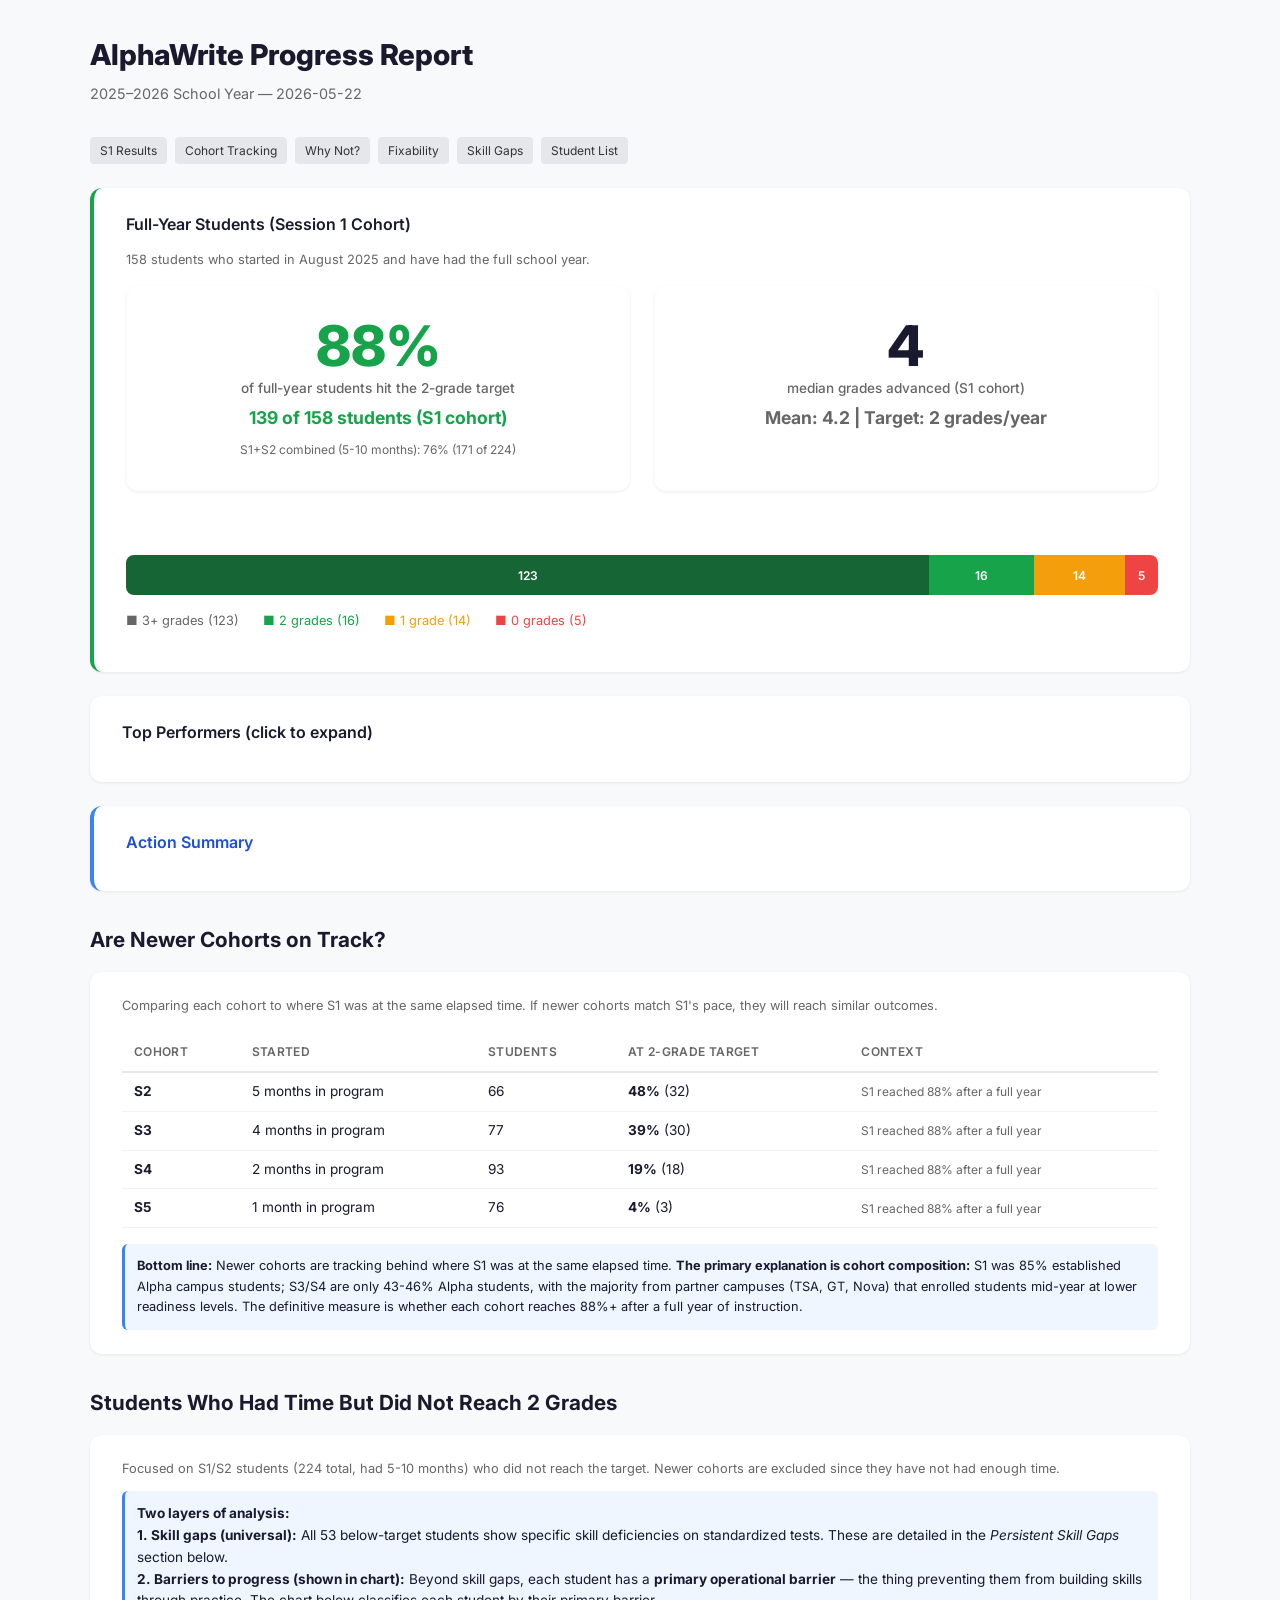
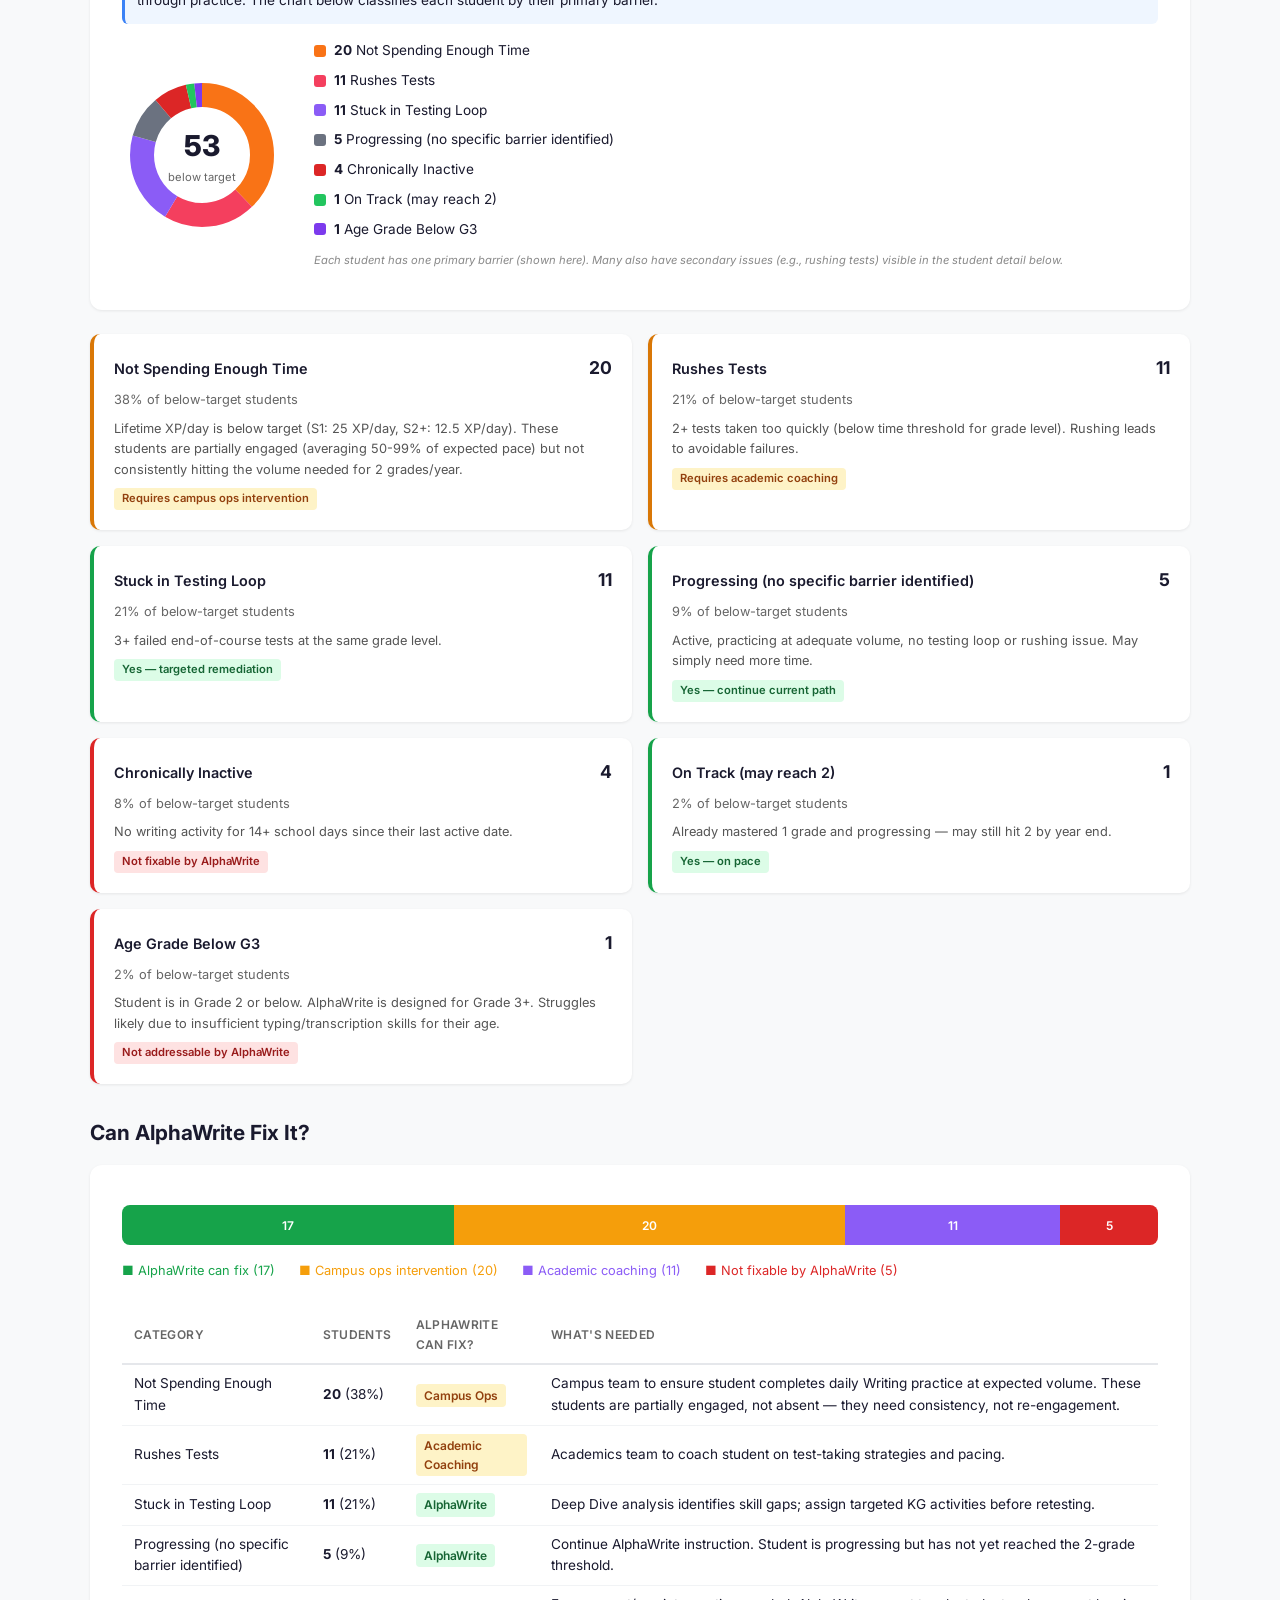
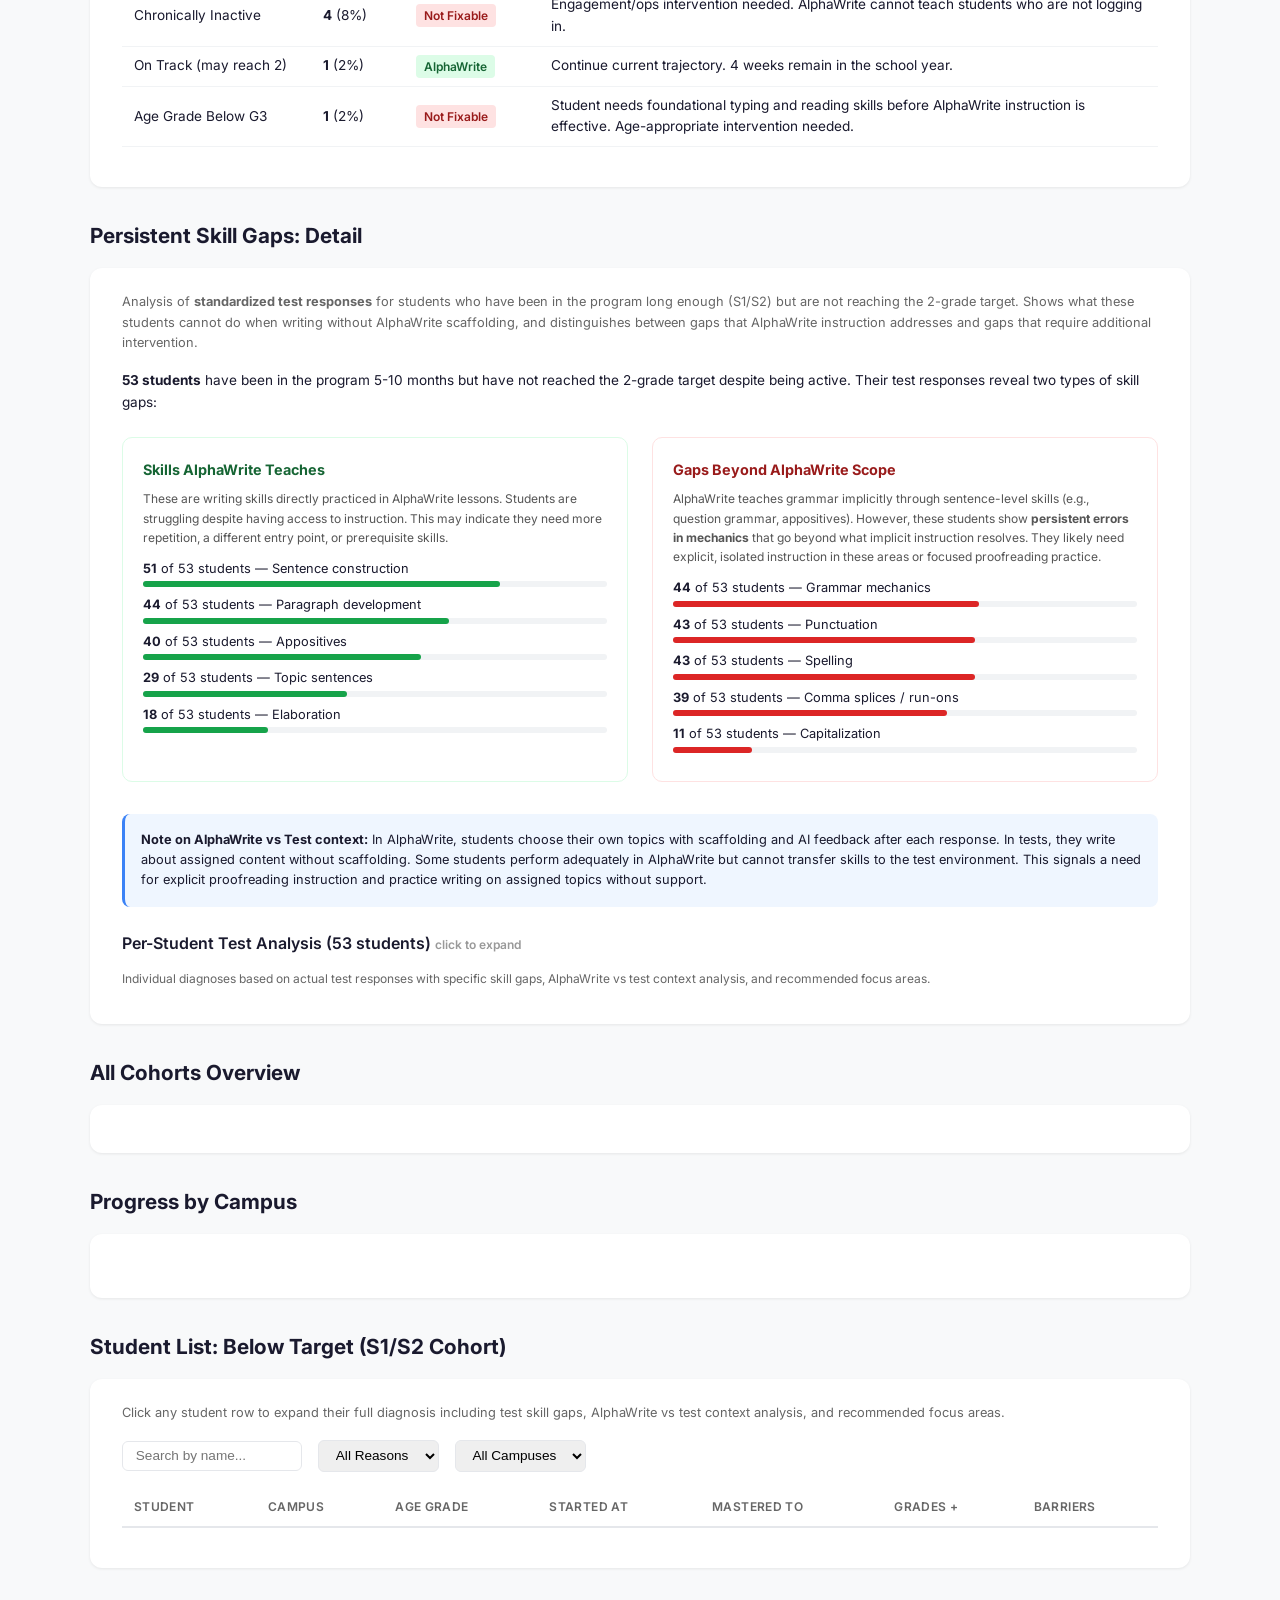
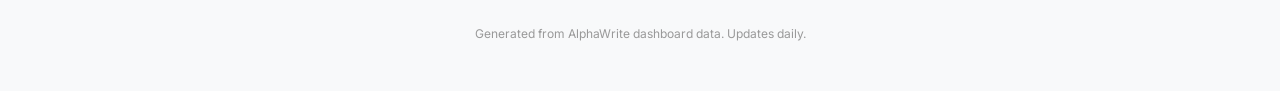
==== hoa-progress-v2.html @ 35801b6b "Add v2 dashboard: fix 88/97 inconsistency, fix 83% claim, fix partially label, collapse per-student " ====
<!DOCTYPE html>
<html lang="en">
<head>
    <meta charset="UTF-8">
    <meta name="viewport" content="width=device-width, initial-scale=1.0">
    <title>Writing Progress Report — 2025-2026</title>
    <link rel="preconnect" href="https://fonts.googleapis.com">
    <link rel="preconnect" href="https://fonts.gstatic.com" crossorigin>
    <link href="https://fonts.googleapis.com/css2?family=Inter:wght@400;500;600;700;800&display=swap" rel="stylesheet">
    <style>
        * { margin: 0; padding: 0; box-sizing: border-box; }
        body {
            font-family: 'Inter', sans-serif;
            background: #f8f9fa;
            color: #1a1a2e;
            line-height: 1.6;
            padding: 2rem;
        }
        .container { max-width: 1100px; margin: 0 auto; }
        h1 { font-size: 1.8rem; font-weight: 800; margin-bottom: 0.25rem; }
        .subtitle { color: #666; font-size: 0.9rem; margin-bottom: 2rem; }
        h2 { font-size: 1.3rem; font-weight: 700; margin: 2rem 0 1rem; color: #1a1a2e; }
        h3 { font-size: 1rem; font-weight: 600; margin: 1.5rem 0 0.75rem; }

        .hero-grid {
            display: grid;
            grid-template-columns: 1fr 1fr;
            gap: 1.5rem;
            margin-bottom: 2rem;
        }
        .hero-card {
            background: white;
            border-radius: 12px;
            padding: 2rem;
            box-shadow: 0 1px 3px rgba(0,0,0,0.08);
            text-align: center;
        }
        .hero-number {
            font-size: 3.5rem;
            font-weight: 800;
            line-height: 1;
            margin-bottom: 0.25rem;
        }
        .hero-number.green { color: #16a34a; }
        .hero-number.amber { color: #d97706; }
        .hero-label { font-size: 0.85rem; color: #666; font-weight: 500; }
        .hero-pct { font-size: 1.1rem; font-weight: 700; margin-top: 0.25rem; }

        .bar-container {
            background: white;
            border-radius: 12px;
            padding: 1.5rem 2rem;
            box-shadow: 0 1px 3px rgba(0,0,0,0.08);
            margin-bottom: 2rem;
        }
        .stacked-bar {
            height: 40px;
            border-radius: 8px;
            overflow: hidden;
            display: flex;
            margin: 1rem 0;
        }
        .bar-segment {
            display: flex;
            align-items: center;
            justify-content: center;
            font-size: 0.75rem;
            font-weight: 600;
            color: white;
            transition: width 0.5s ease;
        }

        .reasons-grid {
            display: grid;
            grid-template-columns: 1fr 1fr;
            gap: 1rem;
            margin-bottom: 2rem;
        }
        .reason-card {
            background: white;
            border-radius: 10px;
            padding: 1.25rem;
            box-shadow: 0 1px 3px rgba(0,0,0,0.08);
            border-left: 4px solid #e5e7eb;
        }
        .reason-card.fixable { border-left-color: #16a34a; }
        .reason-card.not-fixable { border-left-color: #dc2626; }
        .reason-card.partial { border-left-color: #d97706; }
        .reason-header {
            display: flex;
            justify-content: space-between;
            align-items: baseline;
            margin-bottom: 0.5rem;
        }
        .reason-name { font-weight: 600; font-size: 0.9rem; }
        .reason-count { font-weight: 700; font-size: 1.1rem; }
        .reason-pct { font-size: 0.8rem; color: #666; }
        .reason-desc { font-size: 0.8rem; color: #555; margin-top: 0.5rem; }
        .fixable-tag {
            display: inline-block;
            font-size: 0.7rem;
            font-weight: 600;
            padding: 2px 8px;
            border-radius: 4px;
            margin-top: 0.5rem;
        }
        .fixable-tag.yes { background: #dcfce7; color: #166534; }
        .fixable-tag.no { background: #fee2e2; color: #991b1b; }
        .fixable-tag.partial { background: #fef3c7; color: #92400e; }

        .summary-table {
            width: 100%;
            border-collapse: collapse;
            font-size: 0.85rem;
            margin: 1rem 0;
        }
        .summary-table th {
            text-align: left;
            padding: 0.6rem 0.75rem;
            border-bottom: 2px solid #e5e7eb;
            font-weight: 600;
            color: #666;
            font-size: 0.75rem;
            text-transform: uppercase;
            letter-spacing: 0.03em;
        }
        .summary-table td {
            padding: 0.5rem 0.75rem;
            border-bottom: 1px solid #f1f3f5;
        }
        .summary-table tr:hover { background: #f8f9fa; }
        .badge {
            display: inline-block;
            padding: 2px 8px;
            border-radius: 4px;
            font-size: 0.75rem;
            font-weight: 600;
        }
        .badge-green { background: #dcfce7; color: #166534; }
        .badge-amber { background: #fef3c7; color: #92400e; }
        .badge-red { background: #fee2e2; color: #991b1b; }

        .donut-section {
            display: flex;
            align-items: center;
            gap: 2rem;
            margin: 1rem 0;
        }
        .donut-container { position: relative; width: 160px; height: 160px; flex-shrink: 0; }
        .donut-container svg { width: 100%; height: 100%; }
        .donut-center {
            position: absolute;
            top: 50%; left: 50%;
            transform: translate(-50%, -50%);
            text-align: center;
        }
        .donut-center .pct { font-size: 1.8rem; font-weight: 800; }
        .donut-center .label { font-size: 0.7rem; color: #666; }
        .legend { font-size: 0.85rem; }
        .legend-item {
            display: flex;
            align-items: center;
            gap: 0.5rem;
            margin-bottom: 0.5rem;
        }
        .legend-dot {
            width: 12px; height: 12px;
            border-radius: 3px;
            flex-shrink: 0;
        }

        .section-card {
            background: white;
            border-radius: 12px;
            padding: 1.5rem 2rem;
            box-shadow: 0 1px 3px rgba(0,0,0,0.08);
            margin-bottom: 1.5rem;
        }

        .campus-bars { margin-top: 1rem; }
        .campus-row {
            display: flex;
            align-items: center;
            margin-bottom: 0.5rem;
            font-size: 0.8rem;
        }
        .campus-name { width: 180px; flex-shrink: 0; font-weight: 500; }
        .campus-bar-bg {
            flex: 1;
            height: 20px;
            background: #fee2e2;
            border-radius: 4px;
            overflow: hidden;
        }
        .campus-bar-fill {
            height: 100%;
            background: #16a34a;
            border-radius: 4px 0 0 4px;
            transition: width 0.5s ease;
        }
        .campus-pct { width: 50px; text-align: right; font-weight: 600; font-size: 0.8rem; }

        footer {
            text-align: center;
            padding: 2rem 0 1rem;
            font-size: 0.75rem;
            color: #999;
        }
    </style>
</head>
<body>
    <div class="container">
        <h1>AlphaWrite Progress Report</h1>
        <p class="subtitle">2025–2026 School Year — <span id="generated-date"></span></p>

        <nav style="display:flex;gap:0.5rem;flex-wrap:wrap;margin-bottom:1.5rem;font-size:0.75rem;">
            <a href="#" onclick="event.preventDefault();document.querySelector('.section-card').scrollIntoView({behavior:'smooth'})" style="padding:4px 10px;background:#e5e7eb;border-radius:4px;color:#333;text-decoration:none;">S1 Results</a>
            <a href="#" onclick="event.preventDefault();document.querySelector('#trajectory-section').scrollIntoView({behavior:'smooth'})" style="padding:4px 10px;background:#e5e7eb;border-radius:4px;color:#333;text-decoration:none;">Cohort Tracking</a>
            <a href="#" onclick="event.preventDefault();document.querySelector('#donut-container').scrollIntoView({behavior:'smooth'})" style="padding:4px 10px;background:#e5e7eb;border-radius:4px;color:#333;text-decoration:none;">Why Not?</a>
            <a href="#" onclick="event.preventDefault();document.querySelector('#fixable-bar').scrollIntoView({behavior:'smooth'})" style="padding:4px 10px;background:#e5e7eb;border-radius:4px;color:#333;text-decoration:none;">Fixability</a>
            <a href="#" onclick="event.preventDefault();document.querySelector('#skill-gaps-section').scrollIntoView({behavior:'smooth'})" style="padding:4px 10px;background:#e5e7eb;border-radius:4px;color:#333;text-decoration:none;">Skill Gaps</a>
            <a href="#" onclick="event.preventDefault();document.querySelector('#student-table').scrollIntoView({behavior:'smooth'})" style="padding:4px 10px;background:#e5e7eb;border-radius:4px;color:#333;text-decoration:none;">Student List</a>
        </nav>

        <!-- Section 1: Full-Year Cohort Result -->
        <div class="section-card" style="border-left:4px solid #16a34a;">
            <h3 style="margin-top:0;">Full-Year Students (Session 1 Cohort)</h3>
            <p style="font-size:0.8rem;color:#666;margin-bottom:1rem;">158 students who started in August 2025 and have had the full school year.</p>
            <div class="hero-grid" id="hero-grid"></div>
            <div class="bar-container" style="box-shadow:none;padding:1rem 0;margin-bottom:0;">
                <div class="stacked-bar" id="progress-bar"></div>
                <div id="bar-legend" style="display:flex;gap:1.5rem;font-size:0.8rem;color:#666;"></div>
            </div>
        </div>

        <!-- Success highlights -->
        <div class="section-card" style="margin-top:1rem;">
            <h3 style="margin-top:0;cursor:pointer;" onclick="var d=document.getElementById('success-list');d.style.display=d.style.display==='none'?'block':'none';">Top Performers (click to expand)</h3>
            <div id="success-list" style="display:none;"></div>
        </div>

        <!-- Executive Action Summary -->
        <div class="section-card" style="border-left:4px solid #3b82f6;margin-top:1.5rem;" id="exec-summary">
            <h3 style="margin-top:0;color:#1d4ed8;">Action Summary</h3>
            <div id="exec-summary-content"></div>
        </div>

        <!-- Section 2: Are newer cohorts on trajectory? -->
        <h2>Are Newer Cohorts on Track?</h2>
        <div class="section-card">
            <p style="font-size:0.8rem;color:#666;margin-bottom:1rem;">Comparing each cohort to where S1 was at the same elapsed time. If newer cohorts match S1's pace, they will reach similar outcomes.</p>
            <div id="trajectory-section"></div>
        </div>

        <!-- Section 3: Why not (for students with enough time) -->
        <h2>Students Who Had Time But Did Not Reach 2 Grades</h2>
        <div class="section-card">
            <p style="font-size:0.8rem;color:#666;margin-bottom:0.75rem;">Focused on S1/S2 students (224 total, had 5-10 months) who did not reach the target. Newer cohorts are excluded since they have not had enough time.</p>
            <div style="padding:0.75rem;background:#eff6ff;border-radius:6px;border-left:3px solid #3b82f6;margin-bottom:1rem;font-size:0.85rem;">
                <strong>Two layers of analysis:</strong><br>
                <strong>1. Skill gaps (universal):</strong> All 53 below-target students show specific skill deficiencies on standardized tests. These are detailed in the <em>Persistent Skill Gaps</em> section below.<br>
                <strong>2. Barriers to progress (shown in chart):</strong> Beyond skill gaps, each student has a <strong>primary operational barrier</strong> — the thing preventing them from building skills through practice. The chart below classifies each student by their primary barrier.
            </div>
            <div class="donut-section">
                <div class="donut-container" id="donut-container"></div>
                <div class="legend" id="donut-legend"></div>
            </div>
        </div>

        <div class="reasons-grid" id="reasons-grid"></div>

        <!-- Section 4: Fixability -->
        <h2>Can AlphaWrite Fix It?</h2>
        <div class="section-card">
            <div class="stacked-bar" id="fixable-bar"></div>
            <div id="fixable-legend" style="display:flex;gap:1.5rem;font-size:0.8rem;color:#666;margin-top:0.5rem;"></div>
            <table class="summary-table" style="margin-top:1.5rem;">
                <thead>
                    <tr>
                        <th>Category</th>
                        <th>Students</th>
                        <th>AlphaWrite Can Fix?</th>
                        <th>What's Needed</th>
                    </tr>
                </thead>
                <tbody id="fixable-table-body"></tbody>
            </table>
        </div>

        <!-- Section 5: Skill Gaps Drill-Down -->
        <h2>Persistent Skill Gaps: Detail</h2>
        <div class="section-card">
            <p style="font-size:0.8rem;color:#666;margin-bottom:1rem;">Analysis of <strong>standardized test responses</strong> for students who have been in the program long enough (S1/S2) but are not reaching the 2-grade target. Shows what these students cannot do when writing without AlphaWrite scaffolding, and distinguishes between gaps that AlphaWrite instruction addresses and gaps that require additional intervention.</p>
            <div id="skill-gaps-section"></div>
        </div>

        <!-- Section 6: All Cohorts Overview -->
        <h2>All Cohorts Overview</h2>
        <div class="section-card">
            <div id="cohort-section"></div>
        </div>

        <!-- Section 7: Campus -->
        <h2>Progress by Campus</h2>
        <div class="section-card">
            <div class="campus-bars" id="campus-bars"></div>
        </div>

        <!-- Section 8: Student List -->
        <h2 id="student-list-heading">Student List: Below Target (S1/S2 Cohort)</h2>
        <div class="section-card" style="overflow-x:auto;">
            <p style="font-size:0.8rem;color:#666;margin-bottom:1rem;">Click any student row to expand their full diagnosis including test skill gaps, AlphaWrite vs test context analysis, and recommended focus areas.</p>
            <div style="margin-bottom:1rem;display:flex;gap:1rem;align-items:center;flex-wrap:wrap;">
                <input type="text" id="student-search" placeholder="Search by name..." style="padding:0.4rem 0.8rem;border:1px solid #e5e7eb;border-radius:6px;font-size:0.85rem;width:180px;">
                <select id="reason-filter" style="padding:0.4rem 0.8rem;border:1px solid #e5e7eb;border-radius:6px;font-size:0.85rem;">
                    <option value="all">All Reasons</option>
                </select>
                <select id="campus-filter" style="padding:0.4rem 0.8rem;border:1px solid #e5e7eb;border-radius:6px;font-size:0.85rem;">
                    <option value="all">All Campuses</option>
                </select>
            </div>
            <table class="summary-table" id="student-table">
                <thead>
                    <tr>
                        <th>Student</th>
                        <th>Campus</th>
                        <th>Age Grade</th>
                        <th>Started At</th>
                        <th>Mastered To</th>
                        <th>Grades +</th>
                        <th>Barriers</th>
                    </tr>
                </thead>
                <tbody id="student-table-body"></tbody>
            </table>
        </div>

        <footer>
            Generated from AlphaWrite dashboard data. Updates daily.
        </footer>
    </div>

    <script>
    const REASON_META = {
        'Chronically Inactive': {
            desc: 'No writing activity for 14+ school days since their last active date.',
            fixable: 'no',
            fixLabel: 'Not fixable by AlphaWrite',
            action: 'Engagement/ops intervention needed. AlphaWrite cannot teach students who are not logging in.',
            color: '#dc2626',
        },
        'Not Spending Enough Time': {
            desc: 'Lifetime XP/day is below target (S1: 25 XP/day, S2+: 12.5 XP/day). These students are partially engaged (averaging 50-99% of expected pace) but not consistently hitting the volume needed for 2 grades/year.',
            fixable: 'ops',
            fixLabel: 'Requires campus ops intervention',
            action: 'Campus team to ensure student completes daily Writing practice at expected volume. These students are partially engaged, not absent — they need consistency, not re-engagement.',
            color: '#f97316',
        },
        'Stuck in Testing Loop': {
            desc: '3+ failed end-of-course tests at the same grade level.',
            fixable: 'yes',
            fixLabel: 'Yes — targeted remediation',
            action: 'Deep Dive analysis identifies skill gaps; assign targeted KG activities before retesting.',
            color: '#8b5cf6',
        },
        'Insufficient Time in Program': {
            desc: 'S4/S5 student who has not had enough calendar time to reach 2 grades.',
            fixable: 'yes',
            fixLabel: 'Yes — on pace',
            action: 'Needs more calendar time in the program.',
            color: '#06b6d4',
        },
        'Age Grade Below G3': {
            desc: 'Student is in Grade 2 or below. AlphaWrite is designed for Grade 3+. Struggles likely due to insufficient typing/transcription skills for their age.',
            fixable: 'no',
            fixLabel: 'Not addressable by AlphaWrite',
            action: 'Student needs foundational typing and reading skills before AlphaWrite instruction is effective. Age-appropriate intervention needed.',
            color: '#7c3aed',
        },
        'Progressing (no specific barrier identified)': {
            desc: 'Active, practicing at adequate volume, no testing loop or rushing issue. May simply need more time.',
            fixable: 'yes',
            fixLabel: 'Yes — continue current path',
            action: 'Continue AlphaWrite instruction. Student is progressing but has not yet reached the 2-grade threshold.',
            color: '#6b7280',
        },
        'Rushes Tests': {
            desc: '2+ tests taken too quickly (below time threshold for grade level). Rushing leads to avoidable failures.',
            fixable: 'coaching',
            fixLabel: 'Requires academic coaching',
            action: 'Academics team to coach student on test-taking strategies and pacing.',
            color: '#f43f5e',
        },
        'On Track (may reach 2)': {
            desc: 'Already mastered 1 grade and progressing — may still hit 2 by year end.',
            fixable: 'yes',
            fixLabel: 'Yes — on pace',
            action: 'Continue current trajectory. 4 weeks remain in the school year.',
            color: '#22c55e',
        },
    };

    function tagStudent(s) {
        const tags = [];
        const insights = s.insights || [];
        const insightTypes = new Set(insights.map(i => i.type));
        const inactivity = s.inactivity || {};
        const dd = s.deep_dive || {};
        const xp = s.xp || {};
        const startSession = s.start_session || '';
        const daysInactive = inactivity.days_inactive || 0;
        const neverStarted = inactivity.never_active_this_session || false;

        // Chronic inactivity
        if (neverStarted || daysInactive >= 14) {
            tags.push('Chronically Inactive');
        }

        // Time in program (for S4/S5 students)
        if (startSession === 'S4' || startSession === 'S5') {
            tags.push('Insufficient Time in Program');
        }

        // Not spending enough time
        const avgXpDay = xp.avg_xp_per_day_lifetime;
        const xpThreshold = (startSession === 'S1') ? 25 : 12.5;
        if (avgXpDay !== undefined && avgXpDay < xpThreshold && !(neverStarted || daysInactive >= 14)) {
            tags.push('Not Spending Enough Time');
        }

        // Testing loop
        if (dd.needed) {
            tags.push('Stuck in Testing Loop');
        }

        // Rushing tests
        const rushing = s.rushing || {};
        if (rushing.is_rusher) {
            tags.push('Rushes Tests');
        }

        // Age grade below G3
        if (typeof s.age_grade === 'number' && s.age_grade < 3) {
            tags.push('Age Grade Below G3');
        }

        if (tags.length === 0) {
            if (s.grades_advanced === 1) tags.push('On Track (may reach 2)');
            else tags.push('Progressing (no specific barrier identified)');
        }

        return tags;
    }

    // Primary reason: mutually exclusive for donut chart (first actionable tag)
    function classifyStudent(s) {
        const tags = tagStudent(s);
        return tags[0];
    }

    Promise.all([
        fetch('data.json').then(r => r.json()),
        fetch('student_min_per_day.json').then(r => r.ok ? r.json() : {}).catch(() => ({}))
    ])
        .then(([data, minsBySid]) => {
            const students = data.students || [];
            // Attach mins_per_day from sidecar
            students.forEach(s => { s.mins_per_day = minsBySid[s.id]; });
            const total = students.length;

            document.getElementById('generated-date').textContent = data.generated_at ? data.generated_at.split('T')[0] : '';

            // S1 cohort focus
            const s1 = students.filter(s => s.start_session === 'S1');
            const s1Total = s1.length;
            const s1AtTarget = s1.filter(s => (s.grades_advanced || 0) >= 2);
            const s1Below = s1.filter(s => (s.grades_advanced || 0) < 2);
            const s1Pct = Math.round(100 * s1AtTarget.length / s1Total);

            // Hero cards (S1 focused) with median
            const s1Adv = s1.map(s => s.grades_advanced || 0).sort((a,b) => a-b);
            const s1Median = s1Adv[Math.floor(s1Adv.length/2)];
            const s1Mean = (s1Adv.reduce((a,b)=>a+b,0) / s1Adv.length).toFixed(1);

            // S1+S2 combined for context
            const s12All = students.filter(s => s.start_session === 'S1' || s.start_session === 'S2');
            const s12AtTarget = s12All.filter(s => (s.grades_advanced||0) >= 2);
            const s12Pct = Math.round(100 * s12AtTarget.length / s12All.length);

            document.getElementById('hero-grid').innerHTML = `
                <div class="hero-card">
                    <div class="hero-number green">${s1Pct}%</div>
                    <div class="hero-label">of full-year students hit the 2-grade target</div>
                    <div class="hero-pct" style="color:#16a34a">${s1AtTarget.length} of ${s1Total} students (S1 cohort)</div>
                    <div style="font-size:0.75rem;color:#666;margin-top:0.5rem;">S1+S2 combined (5-10 months): ${s12Pct}% (${s12AtTarget.length} of ${s12All.length})</div>
                </div>
                <div class="hero-card">
                    <div class="hero-number" style="color:#1a1a2e;">${s1Median}</div>
                    <div class="hero-label">median grades advanced (S1 cohort)</div>
                    <div class="hero-pct" style="color:#666;">Mean: ${s1Mean} | Target: 2 grades/year</div>
                </div>
            `;

            // Stacked progress bar (S1 only)
            const adv3 = s1.filter(s => (s.grades_advanced||0) >= 3).length;
            const adv2 = s1AtTarget.length - adv3;
            const adv1 = s1.filter(s => (s.grades_advanced||0) === 1).length;
            const adv0 = s1.filter(s => (s.grades_advanced||0) === 0).length;

            const bar = document.getElementById('progress-bar');
            bar.innerHTML = `
                <div class="bar-segment" style="width:${100*adv3/s1Total}%;background:#166534;">${adv3}</div>
                <div class="bar-segment" style="width:${100*adv2/s1Total}%;background:#16a34a;">${adv2}</div>
                <div class="bar-segment" style="width:${100*adv1/s1Total}%;background:#f59e0b;">${adv1}</div>
                <div class="bar-segment" style="width:${100*adv0/s1Total}%;background:#ef4444;">${adv0}</div>
            `;
            document.getElementById('bar-legend').innerHTML = `
                <span>■ 3+ grades (${adv3})</span>
                <span style="color:#16a34a">■ 2 grades (${adv2})</span>
                <span style="color:#f59e0b">■ 1 grade (${adv1})</span>
                <span style="color:#ef4444">■ 0 grades (${adv0})</span>
            `;

            // Success list - top performers
            const topPerformers = s1.filter(s => (s.grades_advanced||0) >= 5)
                .sort((a,b) => (b.grades_advanced||0) - (a.grades_advanced||0));
            let successHTML = `<p style="font-size:0.8rem;color:#666;margin-bottom:0.5rem;">${s1AtTarget.length} students hit the 2-grade target. ${topPerformers.length} advanced 5+ grades:</p>`;
            successHTML += '<div style="display:grid;grid-template-columns:1fr 1fr 1fr;gap:0.25rem;font-size:0.8rem;">';
            topPerformers.slice(0, 30).forEach(s => {
                successHTML += `<div>${s.name} <span style="color:#16a34a;font-weight:600;">(+${s.grades_advanced})</span></div>`;
            });
            if (topPerformers.length > 30) successHTML += `<div style="color:#999;">...and ${topPerformers.length - 30} more</div>`;
            successHTML += '</div>';
            document.getElementById('success-list').innerHTML = successHTML;

            // Trajectory comparison: where was S1 at the same elapsed time?
            // Cohort tracking

            const cohortOrder = ['S1','S2','S3','S4','S5'];
            const cohortNow = {};
            cohortOrder.forEach(sn => {
                const cohort = students.filter(s => s.start_session === sn);
                if (!cohort.length) return;
                const atT = cohort.filter(s => (s.grades_advanced||0) >= 2).length;
                cohortNow[sn] = {total: cohort.length, atTarget: atT, pct: Math.round(100*atT/cohort.length)};
            });

            let trajHTML = '<table class="summary-table"><thead><tr><th>Cohort</th><th>Started</th><th>Students</th><th>At 2-Grade Target</th><th>Context</th></tr></thead><tbody>';
            const totalEnrolled = cohortOrder.reduce((sum, k) => sum + (cohortNow[k]?.total || 0), 0);
            const cohortContext = {S2:'5 months in program',S3:'4 months in program',S4:'2 months in program',S5:'1 month in program'};
            ['S2','S3','S4','S5'].forEach(sn => {
                const d = cohortNow[sn];
                if (!d) return;
                trajHTML += `<tr><td><strong>${sn}</strong></td><td>${cohortContext[sn]}</td><td>${d.total}</td><td><strong>${d.pct}%</strong> (${d.atTarget})</td><td style="font-size:0.75rem;color:#666;">S1 reached 88% after a full year</td></tr>`;
            });
            trajHTML += '</tbody></table>';
            // Compute partner campus % per cohort
            const alphaCampuses = new Set(['Alpha School Austin','Alpha School Miami','Alpha School San Francisco','Alpha School Scottsdale','Alpha School Santa Barbara','Alpha School Fort Worth','Alpha School Brownsville','Alpha School Lake Forest','Alpha School Palm Beach','Alpha Anywhere Center','Alpha High School']);
            const cohortComposition = {};
            ['S1','S2','S3','S4','S5'].forEach(sn => {
                const cohort = students.filter(s => s.start_session === sn);
                const alphaCount = cohort.filter(s => alphaCampuses.has(s.campus||'')).length;
                cohortComposition[sn] = {alpha: Math.round(100*alphaCount/cohort.length), partner: Math.round(100*(cohort.length-alphaCount)/cohort.length)};
            });

            trajHTML += '<div style="margin-top:1rem;padding:0.75rem;background:#eff6ff;border-radius:6px;font-size:0.8rem;border-left:3px solid #3b82f6;">';
            trajHTML += '<strong>Bottom line:</strong> Newer cohorts are tracking behind where S1 was at the same elapsed time. <strong>The primary explanation is cohort composition:</strong> S1 was 85% established Alpha campus students; S3/S4 are only 43-46% Alpha students, with the majority from partner campuses (TSA, GT, Nova) that enrolled students mid-year at lower readiness levels. The definitive measure is whether each cohort reaches 88%+ after a full year of instruction.';
            trajHTML += '</div>';
            document.getElementById('trajectory-section').innerHTML = trajHTML;

            // Focus "Why Not" on S1/S2 students only (those with enough time)
            const s12 = students.filter(s => s.start_session === 'S1' || s.start_session === 'S2');
            const s12Below = s12.filter(s => (s.grades_advanced || 0) < 2);

            // Multi-tag classification for all below-target students
            const allBelow = students.filter(s => (s.grades_advanced || 0) < 2);
            allBelow.forEach(s => {
                s._tags = tagStudent(s);
                s._reason = s._tags[0];
            });

            // Count PRIMARY reasons for S1/S2 below-target (mutually exclusive — one per student)
            const primaryCounts = {};
            s12Below.forEach(s => {
                s._tags = tagStudent(s);
                s._reason = s._tags[0];
                primaryCounts[s._reason] = (primaryCounts[s._reason] || 0) + 1;
            });

            // Donut chart (uses primary reason — mutually exclusive, adds to 100%)
            const sortedReasons = Object.entries(primaryCounts).sort((a,b) => b[1]-a[1]);
            const donutContainer = document.getElementById('donut-container');
            const donutLegend = document.getElementById('donut-legend');
            const radius = 60, cx = 80, cy = 80;
            const circumference = 2 * Math.PI * radius;
            let offset = 0;
            let svgPaths = '';
            let legendHTML = '';

            sortedReasons.forEach(([reason, count]) => {
                const pct = count / s12Below.length;
                const dash = pct * circumference;
                const color = REASON_META[reason]?.color || '#999';
                svgPaths += `<circle cx="${cx}" cy="${cy}" r="${radius}" fill="none" stroke="${color}" stroke-width="24" stroke-dasharray="${dash} ${circumference - dash}" stroke-dashoffset="${-offset}" transform="rotate(-90 ${cx} ${cy})"/>`;
                offset += dash;
                legendHTML += `<div class="legend-item"><div class="legend-dot" style="background:${color}"></div><span><strong>${count}</strong> ${reason}</span></div>`;
            });

            donutContainer.innerHTML = `<svg viewBox="0 0 160 160">${svgPaths}</svg><div class="donut-center"><div class="pct">${s12Below.length}</div><div class="label">below target</div></div>`;
            donutLegend.innerHTML = legendHTML + '<div style="margin-top:0.75rem;font-size:0.7rem;color:#888;font-style:italic;">Each student has one primary barrier (shown here). Many also have secondary issues (e.g., rushing tests) visible in the student detail below.</div>';

            // Reason cards
            const reasonsGrid = document.getElementById('reasons-grid');
            reasonsGrid.innerHTML = sortedReasons.map(([reason, count]) => {
                const meta = REASON_META[reason] || {};
                const fixClass = meta.fixable === 'yes' ? 'fixable' : meta.fixable === 'no' ? 'not-fixable' : 'partial';
                const tagClass = meta.fixable === 'yes' ? 'yes' : meta.fixable === 'no' ? 'no' : 'partial';
                return `
                    <div class="reason-card ${fixClass}">
                        <div class="reason-header">
                            <span class="reason-name">${reason}</span>
                            <span class="reason-count">${count}</span>
                        </div>
                        <div class="reason-pct">${Math.round(100*count/s12Below.length)}% of below-target students</div>
                        <div class="reason-desc">${meta.desc || ''}</div>
                        <div class="fixable-tag ${tagClass}">${meta.fixLabel || ''}</div>
                    </div>
                `;
            }).join('');

            // Fixable bar (4 buckets: AlphaWrite, campus ops, academic coaching, not fixable)
            let fixAW = 0, fixOps = 0, fixCoach = 0, fixNo = 0;
            s12Below.forEach(s => {
                const meta = REASON_META[s._reason] || {};
                if (meta.fixable === 'yes') fixAW++;
                else if (meta.fixable === 'ops') fixOps++;
                else if (meta.fixable === 'coaching') fixCoach++;
                else fixNo++;
            });
            document.getElementById('fixable-bar').innerHTML = `
                <div class="bar-segment" style="width:${100*fixAW/s12Below.length}%;background:#16a34a;">${fixAW}</div>
                <div class="bar-segment" style="width:${100*fixOps/s12Below.length}%;background:#f59e0b;">${fixOps}</div>
                <div class="bar-segment" style="width:${100*fixCoach/s12Below.length}%;background:#8b5cf6;">${fixCoach}</div>
                <div class="bar-segment" style="width:${100*fixNo/s12Below.length}%;background:#dc2626;">${fixNo}</div>
            `;
            document.getElementById('fixable-legend').innerHTML = `
                <span style="color:#16a34a">■ AlphaWrite can fix (${fixAW})</span>
                <span style="color:#f59e0b">■ Campus ops intervention (${fixOps})</span>
                <span style="color:#8b5cf6">■ Academic coaching (${fixCoach})</span>
                <span style="color:#dc2626">■ Not fixable by AlphaWrite (${fixNo})</span>
            `;

            // Fixable table
            document.getElementById('fixable-table-body').innerHTML = sortedReasons.map(([reason, count]) => {
                const meta = REASON_META[reason] || {};
                const fixLabels = {yes: 'AlphaWrite', ops: 'Campus Ops', coaching: 'Academic Coaching', no: 'Not Fixable'};
                const fixColors = {yes: 'badge-green', ops: 'badge-amber', coaching: 'badge-amber', no: 'badge-red'};
                const badgeClass = fixColors[meta.fixable] || 'badge-amber';
                const badgeLabel = fixLabels[meta.fixable] || meta.fixable;
                return `<tr>
                    <td>${reason}</td>
                    <td><strong>${count}</strong> (${Math.round(100*count/s12Below.length)}%)</td>
                    <td><span class="badge ${badgeClass}">${badgeLabel}</span></td>
                    <td>${meta.action || ''}</td>
                </tr>`;
            }).join('');

            // Skill Gaps drill-down for Persistent Skill Gaps students
            const skillCategories = {
                'Sentence Construction': ['kernel expansion','combine sentences','write sentence from prompt','fragment or sentence','sentence type','change sentence','appositives','conjunctions','subordinating','write sentence about picture','unscramble sentences'],
                'Paragraph Organization': ['identify topic sentence','make topic sentences','turn paragraph into spo','eliminate irrelevant sentences','sequence details'],
                'Paragraph Development': ['write paragraph','elaborate paragraph','freeform paragraph','write cs from details','write ts from details','topic brainstorm','use three strategies','writing spos'],
                'Transitions & Structure': ['transition words','finishing transition'],
            };
            function categorizeSkill(name) {
                const n = name.toLowerCase();
                for (const [cat, kws] of Object.entries(skillCategories)) {
                    if (kws.some(kw => n.includes(kw))) return cat;
                }
                return 'Other';
            }
            const persistentStudents = s12Below.filter(s => s.skill_gap_analysis && s.skill_gap_analysis.test_skill_gaps);
            const skillCounts = {};
            const studentSkillDetails = [];
            persistentStudents.forEach(s => {
                const low = (s.accuracy || {}).activities_below_threshold || [];
                const cats = {};
                low.forEach(a => {
                    const cat = categorizeSkill(a.name || '');
                    cats[cat] = (cats[cat] || 0) + 1;
                    skillCounts[cat] = (skillCounts[cat] || 0) + 1;
                });
                const primary = Object.entries(cats).sort((a,b) => b[1]-a[1])[0];
                studentSkillDetails.push({name: s.name, campus: s.campus, hmg: s.hmg, adv: s.grades_advanced, primary: primary ? primary[0] : 'Unknown', activities: low});
            });

            // Count specific gap types from v2 analysis
            const gapCounts = {fixable: {}, nonFixable: {}};
            persistentStudents.forEach(s => {
                const a = s.skill_gap_analysis || {};
                const cf = (a.can_alphawrite_fix || '').toLowerCase();
                if (cf.includes('sentence') && cf.includes('construct')) gapCounts.fixable['Sentence construction'] = (gapCounts.fixable['Sentence construction']||0)+1;
                if (cf.includes('paragraph') && (cf.includes('organ') || cf.includes('develop'))) gapCounts.fixable['Paragraph development'] = (gapCounts.fixable['Paragraph development']||0)+1;
                if (cf.includes('appositive')) gapCounts.fixable['Appositives'] = (gapCounts.fixable['Appositives']||0)+1;
                if (cf.includes('topic sentence')) gapCounts.fixable['Topic sentences'] = (gapCounts.fixable['Topic sentences']||0)+1;
                if (cf.includes('elaborat')) gapCounts.fixable['Elaboration'] = (gapCounts.fixable['Elaboration']||0)+1;
                if (cf.includes('spelling')) gapCounts.nonFixable['Spelling'] = (gapCounts.nonFixable['Spelling']||0)+1;
                if (cf.includes('punctuation')) gapCounts.nonFixable['Punctuation'] = (gapCounts.nonFixable['Punctuation']||0)+1;
                if (cf.includes('comma splice') || cf.includes('run-on')) gapCounts.nonFixable['Comma splices / run-ons'] = (gapCounts.nonFixable['Comma splices / run-ons']||0)+1;
                if (cf.includes('grammar')) gapCounts.nonFixable['Grammar mechanics'] = (gapCounts.nonFixable['Grammar mechanics']||0)+1;
                if (cf.includes('capitaliz')) gapCounts.nonFixable['Capitalization'] = (gapCounts.nonFixable['Capitalization']||0)+1;
            });

            let sgHTML = `<p style="font-size:0.85rem;margin-bottom:1.5rem;"><strong>${persistentStudents.length} students</strong> have been in the program 5-10 months but have not reached the 2-grade target despite being active. Their test responses reveal two types of skill gaps:</p>`;

            sgHTML += '<div style="display:grid;grid-template-columns:1fr 1fr;gap:1.5rem;margin-bottom:2rem;">';

            // Left: What AlphaWrite teaches and these students still struggle with
            sgHTML += '<div style="background:white;border:1px solid #dcfce7;border-radius:10px;padding:1.25rem;">';
            sgHTML += '<h4 style="color:#166534;margin-bottom:0.5rem;font-size:0.9rem;">Skills AlphaWrite Teaches</h4>';
            sgHTML += '<p style="font-size:0.75rem;color:#555;margin-bottom:0.75rem;">These are writing skills directly practiced in AlphaWrite lessons. Students are struggling despite having access to instruction. This may indicate they need more repetition, a different entry point, or prerequisite skills.</p>';
            Object.entries(gapCounts.fixable).sort((a,b)=>b[1]-a[1]).forEach(([gap,count]) => {
                const barW = Math.round(100*count/persistentStudents.length * 0.8);
                sgHTML += `<div style="margin-bottom:0.5rem;"><div style="font-size:0.8rem;margin-bottom:2px;"><strong>${count}</strong> of ${persistentStudents.length} students — ${gap}</div><div style="height:6px;background:#f1f3f5;border-radius:3px;"><div style="height:100%;width:${barW}%;background:#16a34a;border-radius:3px;"></div></div></div>`;
            });
            sgHTML += '</div>';

            // Right: What goes beyond AlphaWrite's scope
            sgHTML += '<div style="background:white;border:1px solid #fee2e2;border-radius:10px;padding:1.25rem;">';
            sgHTML += '<h4 style="color:#991b1b;margin-bottom:0.5rem;font-size:0.9rem;">Gaps Beyond AlphaWrite Scope</h4>';
            sgHTML += '<p style="font-size:0.75rem;color:#555;margin-bottom:0.75rem;">AlphaWrite teaches grammar implicitly through sentence-level skills (e.g., question grammar, appositives). However, these students show <strong>persistent errors in mechanics</strong> that go beyond what implicit instruction resolves. They likely need explicit, isolated instruction in these areas or focused proofreading practice.</p>';
            Object.entries(gapCounts.nonFixable).sort((a,b)=>b[1]-a[1]).forEach(([gap,count]) => {
                const barW = Math.round(100*count/persistentStudents.length * 0.8);
                sgHTML += `<div style="margin-bottom:0.5rem;"><div style="font-size:0.8rem;margin-bottom:2px;"><strong>${count}</strong> of ${persistentStudents.length} students — ${gap}</div><div style="height:6px;background:#f1f3f5;border-radius:3px;"><div style="height:100%;width:${barW}%;background:#dc2626;border-radius:3px;"></div></div></div>`;
            });
            sgHTML += '</div></div>';

            // Additional context note
            sgHTML += '<div style="background:#eff6ff;border-radius:8px;padding:1rem;margin-bottom:1.5rem;font-size:0.8rem;border-left:3px solid #3b82f6;">';
            sgHTML += '<strong>Note on AlphaWrite vs Test context:</strong> In AlphaWrite, students choose their own topics with scaffolding and AI feedback after each response. In tests, they write about assigned content without scaffolding. Some students perform adequately in AlphaWrite but cannot transfer skills to the test environment. This signals a need for explicit proofreading instruction and practice writing on assigned topics without support.';
            sgHTML += '</div>';

            sgHTML += `<h3 style="cursor:pointer;" onclick="var d=document.getElementById('per-student-analysis');d.style.display=d.style.display==='none'?'block':'none';">Per-Student Test Analysis (${persistentStudents.length} students) <span style="font-size:0.75rem;color:#999;">click to expand</span></h3><p style="font-size:0.75rem;color:#666;margin-bottom:0.75rem;">Individual diagnoses based on actual test responses with specific skill gaps, AlphaWrite vs test context analysis, and recommended focus areas.</p><div id="per-student-analysis" style="display:none;">`;
            sgHTML += '<div style="border:1px solid #e5e7eb;border-radius:8px;overflow:hidden;">';
            persistentStudents.sort((a,b) => a.name.localeCompare(b.name)).forEach((s, idx) => {
                const analysis = s.skill_gap_analysis || {};
                const gapsFull = (analysis.test_skill_gaps || 'Pending').replace(/\n/g, '<br>');
                const gapsPreview = (analysis.test_skill_gaps || 'Pending').split('\n')[0].substring(0, 100);
                const detailId = 'sg-detail-' + idx;
                const bgColor = idx % 2 === 0 ? '#fff' : '#fafafa';
                sgHTML += `<div style="border-bottom:1px solid #e5e7eb;background:${bgColor};">`;
                sgHTML += `<div style="padding:0.6rem 1rem;cursor:pointer;display:flex;align-items:center;gap:1rem;" onclick="var d=document.getElementById('${detailId}');d.style.display=d.style.display==='none'?'block':'none';">`;
                sgHTML += `<div style="min-width:140px;"><strong style="font-size:0.85rem;">${s.name}</strong><br><span style="font-size:0.7rem;color:#666;">Age G${s.age_grade||'?'} | Mastered G${s.hmg||'?'}</span></div>`;
                sgHTML += `<div style="flex:1;font-size:0.78rem;color:#444;">${gapsPreview}${gapsPreview.length >= 100 ? '...' : ''}</div>`;
                sgHTML += '<div style="color:#999;font-size:0.7rem;">expand</div>';
                sgHTML += '</div>';
                sgHTML += `<div id="${detailId}" style="display:none;padding:1rem 1rem 1rem 1.5rem;background:#f8f9fa;border-top:1px solid #e5e7eb;font-size:0.8rem;line-height:1.7;">`;
                sgHTML += '<div style="margin-bottom:0.75rem;padding:0.6rem;background:white;border-radius:6px;border-left:3px solid #1d4ed8;"><strong style="color:#1d4ed8;">Test Skill Gaps:</strong><br>' + gapsFull + '</div>';
                if (analysis.alphawrite_vs_test) sgHTML += '<div style="margin-bottom:0.75rem;padding:0.6rem;background:white;border-radius:6px;border-left:3px solid #06b6d4;"><strong style="color:#06b6d4;">AlphaWrite vs Test:</strong> ' + analysis.alphawrite_vs_test + '</div>';
                if (analysis.can_alphawrite_fix) sgHTML += '<div style="margin-bottom:0.75rem;padding:0.6rem;background:white;border-radius:6px;border-left:3px solid #16a34a;"><strong style="color:#16a34a;">Can AlphaWrite Fix:</strong><br>' + analysis.can_alphawrite_fix.replace(/\n/g, '<br>') + '</div>';
                if (analysis.recommended_focus) sgHTML += '<div style="padding:0.6rem;background:white;border-radius:6px;border-left:3px solid #8b5cf6;"><strong style="color:#8b5cf6;">Recommended Focus:</strong><br>' + analysis.recommended_focus.replace(/\n/g, '<br>') + '</div>';
                sgHTML += '</div></div>';
            });
            sgHTML += '</div></div>';
            document.getElementById('skill-gaps-section').innerHTML = sgHTML;

            // Update key finding with computed numbers
            const grammarCount = gapCounts.nonFixable['Grammar mechanics'] || 0;
            const spellingCount = gapCounts.nonFixable['Spelling'] || 0;
            const punctCount = gapCounts.nonFixable['Punctuation'] || 0;
            const maxGapCount = Math.max(grammarCount, spellingCount, punctCount);
            const maxGapPct = persistentStudents.length ? Math.round(100 * maxGapCount / persistentStudents.length) : 0;
            document.getElementById('key-finding-text').innerHTML = `<strong>Key finding:</strong> Of ${persistentStudents.length} below-target students with test data, ${grammarCount} show grammar mechanics errors, ${spellingCount} show spelling errors, and ${punctCount} show punctuation errors that AlphaWrite does not explicitly teach. This represents a curriculum gap requiring intervention outside the product.`;

            // Cohort section (all students)
            // cohortOrder already declared above
            const cohortLabels = {S1: 'Session 1 (Aug-Oct 2025)', S2: 'Session 2 (Oct-Jan)', S3: 'Session 3 (Jan-Feb)', S4: 'Session 4 (Mar-Apr)', S5: 'Session 5 (Apr-Jun)'};
            const cohortData = {};
            students.forEach(s => {
                const cohort = s.start_session || 'Unknown';
                if (!cohortData[cohort]) cohortData[cohort] = {total: 0, atTarget: 0, advanced: [], reasons: {}};
                cohortData[cohort].total++;
                const adv = s.grades_advanced || 0;
                cohortData[cohort].advanced.push(adv);
                if (adv >= 2) cohortData[cohort].atTarget++;
                if (adv < 2 && s._reason) {
                    cohortData[cohort].reasons[s._reason] = (cohortData[cohort].reasons[s._reason] || 0) + 1;
                }
            });

            let cohortHTML = '<table class="summary-table"><thead><tr><th>Cohort</th><th>Students</th><th>At Target (2+)</th><th>Avg Grades</th><th>Top Barrier</th></tr></thead><tbody>';
            cohortOrder.forEach(sn => {
                const d = cohortData[sn];
                if (!d) return;
                const pct = Math.round(100 * d.atTarget / d.total);
                const avg = (d.advanced.reduce((a,b) => a+b, 0) / d.total).toFixed(1);
                const topReason = Object.entries(d.reasons).sort((a,b) => b[1]-a[1])[0];
                const barrier = topReason ? `${topReason[0]} (${topReason[1]})` : '-';
                const barColor = pct >= 60 ? '#16a34a' : pct >= 40 ? '#f59e0b' : '#ef4444';
                cohortHTML += `<tr>
                    <td><strong>${sn}</strong> <span style="font-size:0.75rem;color:#666">${cohortLabels[sn] || ''}</span></td>
                    <td>${d.total}</td>
                    <td><div style="display:flex;align-items:center;gap:0.5rem;"><div style="width:80px;height:14px;background:#f1f3f5;border-radius:3px;overflow:hidden;"><div style="height:100%;width:${pct}%;background:${barColor};border-radius:3px;"></div></div><strong>${pct}%</strong> (${d.atTarget})</div></td>
                    <td>${avg}</td>
                    <td style="font-size:0.8rem;">${barrier}</td>
                </tr>`;
            });
            if (cohortData['Unknown']) {
                const d = cohortData['Unknown'];
                cohortHTML += `<tr><td><strong>No tests yet</strong></td><td>${d.total}</td><td>-</td><td>-</td><td>-</td></tr>`;
            }
            cohortHTML += '</tbody></table>';

            // Cohort stacked bars
            cohortHTML += '<div style="margin-top:1.5rem;"><h3 style="margin-bottom:0.75rem;">Grades Advanced Distribution by Cohort</h3>';
            cohortOrder.forEach(sn => {
                const d = cohortData[sn];
                if (!d) return;
                const n = d.total;
                const g0 = d.advanced.filter(x => x === 0).length;
                const g1 = d.advanced.filter(x => x === 1).length;
                const g2 = d.advanced.filter(x => x === 2).length;
                const g3 = d.advanced.filter(x => x >= 3).length;
                cohortHTML += `<div style="display:flex;align-items:center;margin-bottom:0.4rem;font-size:0.8rem;">
                    <span style="width:30px;font-weight:600;">${sn}</span>
                    <div class="stacked-bar" style="flex:1;height:22px;margin:0;">
                        ${g3 ? `<div class="bar-segment" style="width:${100*g3/n}%;background:#166534;">${g3}</div>` : ''}
                        ${g2 ? `<div class="bar-segment" style="width:${100*g2/n}%;background:#16a34a;">${g2}</div>` : ''}
                        ${g1 ? `<div class="bar-segment" style="width:${100*g1/n}%;background:#f59e0b;">${g1}</div>` : ''}
                        ${g0 ? `<div class="bar-segment" style="width:${100*g0/n}%;background:#ef4444;">${g0}</div>` : ''}
                    </div>
                    <span style="width:40px;text-align:right;font-size:0.75rem;color:#666;">${n}</span>
                </div>`;
            });
            cohortHTML += '</div>';

            document.getElementById('cohort-section').innerHTML = cohortHTML;

            // Campus bars with cohort composition
            const campusData = {};
            students.forEach(s => {
                const c = s.campus || 'Unknown';
                if (!campusData[c]) campusData[c] = { total: 0, atTarget: 0, s1Count: 0 };
                campusData[c].total++;
                if ((s.grades_advanced || 0) >= 2) campusData[c].atTarget++;
                if (s.start_session === 'S1') campusData[c].s1Count++;
            });
            const sortedCampuses = Object.entries(campusData)
                .filter(([,v]) => v.total >= 5)
                .sort((a,b) => (b[1].atTarget/b[1].total) - (a[1].atTarget/a[1].total));

            const campusesWithS1 = sortedCampuses.filter(([,v]) => v.s1Count > 0);
            const campusesNoS1 = sortedCampuses.filter(([,v]) => v.s1Count === 0);

            let campusHTML = '<p style="font-size:0.8rem;font-weight:600;margin-bottom:0.5rem;">Campuses with full-year students</p>';
            campusHTML += campusesWithS1.map(([name, v]) => {
                const pct = Math.round(100 * v.atTarget / v.total);
                const s1pct = Math.round(100 * v.s1Count / v.total);
                return `<div class="campus-row">
                    <span class="campus-name">${name}</span>
                    <div class="campus-bar-bg"><div class="campus-bar-fill" style="width:${pct}%"></div></div>
                    <span class="campus-pct">${pct}%</span>
                    <span style="width:60px;text-align:right;font-size:0.7rem;color:#999;">${s1pct}% S1</span>
                </div>`;
            }).join('');

            if (campusesNoS1.length) {
                campusHTML += '<p style="font-size:0.8rem;font-weight:600;margin-top:1.25rem;margin-bottom:0.5rem;color:#666;">Newer campuses (no full-year students yet — lower rates expected)</p>';
                campusHTML += campusesNoS1.map(([name, v]) => {
                    const pct = Math.round(100 * v.atTarget / v.total);
                    return `<div class="campus-row" style="opacity:0.7;">
                        <span class="campus-name">${name}</span>
                        <div class="campus-bar-bg"><div class="campus-bar-fill" style="width:${pct}%"></div></div>
                        <span class="campus-pct">${pct}%</span>
                        <span style="width:60px;text-align:right;font-size:0.7rem;color:#999;">0% S1</span>
                    </div>`;
                }).join('');
            }
            document.getElementById('campus-bars').innerHTML = campusHTML;

            // Student table filters
            const reasonFilter = document.getElementById('reason-filter');
            sortedReasons.forEach(([reason]) => {
                const opt = document.createElement('option');
                opt.value = reason;
                opt.textContent = reason;
                reasonFilter.appendChild(opt);
            });
            const campusFilter = document.getElementById('campus-filter');
            const s12Campuses = [...new Set(s12Below.map(s => s.campus || 'Unknown'))].sort();
            s12Campuses.forEach(campus => {
                const opt = document.createElement('option');
                opt.value = campus;
                opt.textContent = campus;
                campusFilter.appendChild(opt);
            });

            function buildDetailHTML(s) {
                const tags = s._tags || [];
                const analysis = s.skill_gap_analysis || {};
                const dd = s.deep_dive || {};
                const inact = s.inactivity || {};
                const rushing = s.rushing || {};
                const xp = s.xp || {};
                let html = '<div style="padding:0.75rem 1rem;background:#f8f9fa;border-top:1px solid #e5e7eb;font-size:0.8rem;">';

                // Age grade context
                const ageGrade = s.age_grade;
                if (typeof ageGrade === 'number' && ageGrade < 3) {
                    html += '<div style="margin-bottom:0.75rem;padding:0.4rem 0.6rem;background:#fef3c7;border-radius:6px;border-left:3px solid #d97706;"><strong>Note:</strong> Student is in Grade ' + ageGrade + '. AlphaWrite is designed for Grade 3+. Struggles may be due to insufficient typing/transcription skills for their age level rather than writing skill gaps.</div>';
                }

                // Tag explanations
                html += '<div style="margin-bottom:0.75rem;"><strong>Why below target:</strong></div>';
                tags.forEach(tag => {
                    const meta = REASON_META[tag] || {};
                    let explanation = meta.desc || '';
                    if (tag === 'Chronically Inactive') {
                        explanation += ` Last activity: ${inact.last_xp_date || 'never'}. Inactive for ${inact.days_inactive || '?'} school days.`;
                    } else if (tag === 'Not Spending Enough Time') {
                        const threshold = (s.start_session === 'S1') ? 25 : 12.5;
                        const actual = (xp.avg_xp_per_day_lifetime||0).toFixed(1);
                        const pctOfTarget = Math.round(100 * actual / threshold);
                        explanation += ` Averaging ${actual} XP/day (${pctOfTarget}% of the ${threshold} XP/day target). Partially engaged but below the pace needed for 2 grades/year.`;
                    } else if (tag === 'Stuck in Testing Loop') {
                        const details = (dd.details || []);
                        details.forEach(d => {
                            explanation += ` G${d.grade}: ${d.failed_count} failed, ${d.rushed_count} rushed (avg ${(d.avg_time_minutes||0).toFixed(0)} min).`;
                        });
                    } else if (tag === 'Rushes Tests') {
                        explanation += ` ${rushing.rushed_count} of ${rushing.total_tests || '?'} total tests were rushed.`;
                    } else if (tag === 'Persistent Skill Gaps' || tag === 'Low Accuracy') {
                        const acc = s.accuracy || {};
                        const low = acc.activities_below_threshold || [];
                        if (low.length) {
                            explanation += ' Struggling with: ' + low.slice(0, 4).map(a => a.name + ' (' + Math.round(a.accuracy) + '%)').join(', ');
                            if (low.length > 4) explanation += '...';
                        }
                    }
                    const bc = meta.fixable === 'yes' ? 'badge-green' : meta.fixable === 'no' ? 'badge-red' : 'badge-amber';
                    html += `<div style="margin-bottom:0.5rem;padding:0.4rem 0.6rem;background:white;border-radius:6px;border-left:3px solid ${meta.color || '#999'};">
                        <span class="badge ${bc}" style="margin-right:0.5rem;">${tag}</span>
                        <span style="color:#555;">${explanation}</span>
                    </div>`;
                });

                // Skill gap analysis v2 (test-focused)
                if (analysis.test_skill_gaps) {
                    html += '<div style="margin-top:0.75rem;padding:0.6rem;background:white;border-radius:6px;border-left:3px solid #1d4ed8;">';
                    html += '<strong style="color:#1d4ed8;">Test Skill Gaps:</strong><br><span style="white-space:pre-wrap;">' + analysis.test_skill_gaps.replace(/\n/g, '<br>') + '</span>';
                    html += '</div>';
                    if (analysis.alphawrite_vs_test) {
                        html += '<div style="margin-top:0.5rem;padding:0.6rem;background:white;border-radius:6px;border-left:3px solid #06b6d4;">';
                        html += '<strong style="color:#06b6d4;">AlphaWrite vs Test Context:</strong> ' + analysis.alphawrite_vs_test;
                        html += '</div>';
                    }
                    if (analysis.can_alphawrite_fix) {
                        html += '<div style="margin-top:0.5rem;padding:0.6rem;background:white;border-radius:6px;border-left:3px solid #16a34a;">';
                        html += '<strong style="color:#16a34a;">Can AlphaWrite Fix?</strong><br><span style="white-space:pre-wrap;">' + analysis.can_alphawrite_fix.replace(/\n/g, '<br>') + '</span>';
                        html += '</div>';
                    }
                    if (analysis.recommended_focus) {
                        html += '<div style="margin-top:0.5rem;padding:0.6rem;background:white;border-radius:6px;border-left:3px solid #8b5cf6;">';
                        html += '<strong style="color:#8b5cf6;">Recommended Focus:</strong> ' + analysis.recommended_focus.replace(/\n/g, '<br>');
                        html += '</div>';
                    }
                } else if (analysis.skill_gap_summary) {
                    html += '<div style="margin-top:0.75rem;padding:0.6rem;background:white;border-radius:6px;border-left:3px solid #1d4ed8;">';
                    html += '<strong style="color:#1d4ed8;">Diagnosis:</strong> ' + analysis.skill_gap_summary;
                    html += '</div>';
                }

                // Test history summary
                const tests = s.all_tests || [];
                if (tests.length) {
                    const recent = tests.slice(-5);
                    html += '<div style="margin-top:0.75rem;"><strong>Recent tests:</strong> ';
                    html += recent.map(t => `${t.name.replace('Alpha Standardized Writing ','')} ${t.passed ? '<span style="color:#16a34a;">P</span>' : '<span style="color:#dc2626;">' + t.score + '%</span>'}`).join(' | ');
                    html += '</div>';
                }

                html += '</div>';
                return html;
            }

            function renderStudentTable() {
                const search = document.getElementById('student-search').value.toLowerCase();
                const filter = reasonFilter.value;
                const campusVal = campusFilter.value;
                let filtered = s12Below;
                if (filter !== 'all') filtered = filtered.filter(s => (s._tags || []).includes(filter));
                if (campusVal !== 'all') filtered = filtered.filter(s => (s.campus || 'Unknown') === campusVal);
                if (search) filtered = filtered.filter(s => s.name.toLowerCase().includes(search) || (s.email||'').toLowerCase().includes(search));
                filtered.sort((a,b) => (a.grades_advanced||0) - (b.grades_advanced||0) || a.name.localeCompare(b.name));

                document.getElementById('student-table-body').innerHTML = filtered.slice(0, 100).map((s, idx) => {
                    const tags = s._tags || [s._reason];
                    const ageGrade = s.age_grade || '?';
                    const belowG3 = (typeof ageGrade === 'number' && ageGrade < 3);
                    const badgesHTML = tags.map((tag, i) => {
                        const meta = REASON_META[tag] || {};
                        const bc = meta.fixable === 'yes' ? 'badge-green' : meta.fixable === 'no' ? 'badge-red' : 'badge-amber';
                        const style = i === 0 ? 'margin:1px 2px;' : 'margin:1px 2px;opacity:0.7;font-size:0.65rem;';
                        return '<span class="badge ' + bc + '" style="' + style + '">' + tag + '</span>';
                    }).join('');
                    const rowId = 'detail-' + idx;
                    return `<tr style="cursor:pointer;" onclick="var d=document.getElementById('${rowId}');d.style.display=d.style.display==='none'?'table-row':'none';">
                        <td><strong>${s.name}</strong></td>
                        <td>${s.campus || ''}</td>
                        <td>G${ageGrade}</td>
                        <td>G${s.starting_hmg || '?'}</td>
                        <td>G${s.hmg || '?'}</td>
                        <td>${s.grades_advanced || 0}</td>
                        <td>${badgesHTML}</td>
                    </tr><tr id="${rowId}" style="display:none;"><td colspan="7" style="padding:0;">${buildDetailHTML(s)}</td></tr>`;
                }).join('') + (filtered.length > 100 ? `<tr><td colspan="7" style="text-align:center;color:#999;">Showing 100 of ${filtered.length}…</td></tr>` : '');
            }

            document.getElementById('student-search').addEventListener('input', renderStudentTable);
            reasonFilter.addEventListener('change', renderStudentTable);
            campusFilter.addEventListener('change', renderStudentTable);
            renderStudentTable();

            // Update headings with counts
            document.getElementById('student-list-heading').textContent = `Student List: Below Target (S1/S2 Cohort) — ${s12Below.length} students`;

            // Executive action summary (uses primary reason counts — mutually exclusive, sums to 53)
            const almostThere = s12Below.filter(s => s.grades_advanced === 1).length;
            const totalRushing = s12Below.filter(s => (s.rushing||{}).is_rusher).length;
            document.getElementById('exec-summary-content').innerHTML = `
                <p style="font-size:0.85rem;margin-bottom:0.75rem;"><strong>Result:</strong> 88% of full-year students hit the 2-grade target (first year of curriculum). ${s12Below.length} students (S1/S2) did not.</p>
                <p style="font-size:0.83rem;margin-bottom:0.5rem;"><strong>Primary barrier breakdown</strong> (each student counted once, totals to ${s12Below.length}):</p>
                <ul style="font-size:0.83rem;line-height:2;padding-left:1.5rem;">
                    ${sortedReasons.map(([reason, count]) => {
                        const meta = REASON_META[reason] || {};
                        return '<li><strong>' + count + '</strong> ' + reason + ' → ' + (meta.action || '') + '</li>';
                    }).join('')}
                </ul>
                <p style="font-size:0.83rem;margin-top:0.75rem;"><strong>Additional signals</strong> (students may appear in multiple):</p>
                <ul style="font-size:0.83rem;line-height:2;padding-left:1.5rem;">
                    <li><strong>${totalRushing}</strong> students rush tests (need Academics coaching on test-taking strategies)</li>
                    <li><strong>${almostThere}</strong> at 1 grade advanced, close to 2 — prioritize for final push (4 weeks remain)</li>
                </ul>
                <p style="font-size:0.8rem;color:#555;margin-top:0.75rem;" id="key-finding-text"><strong>Key finding:</strong> Below-target students show skill gaps on tests that go beyond what AlphaWrite teaches. See Persistent Skill Gaps section for detail.</p>
            `;
        });
    </script>
</body>
</html>
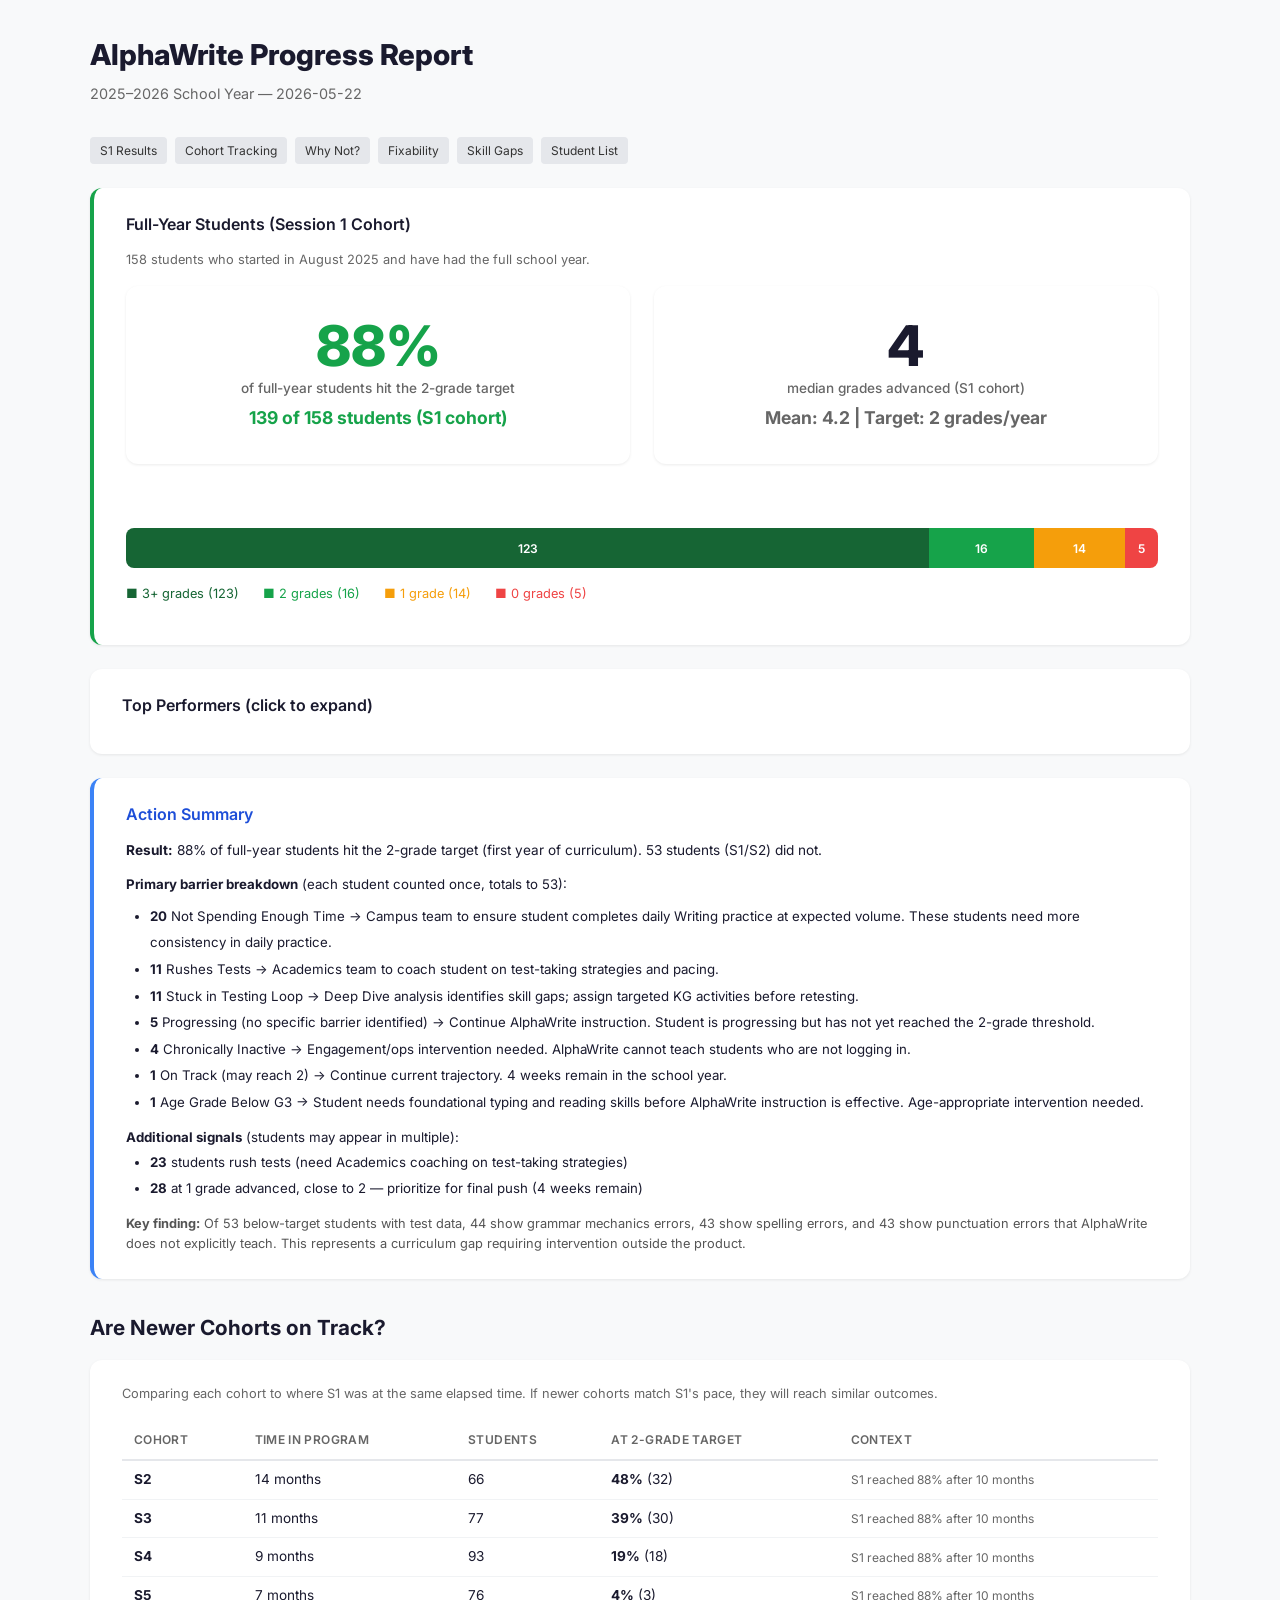
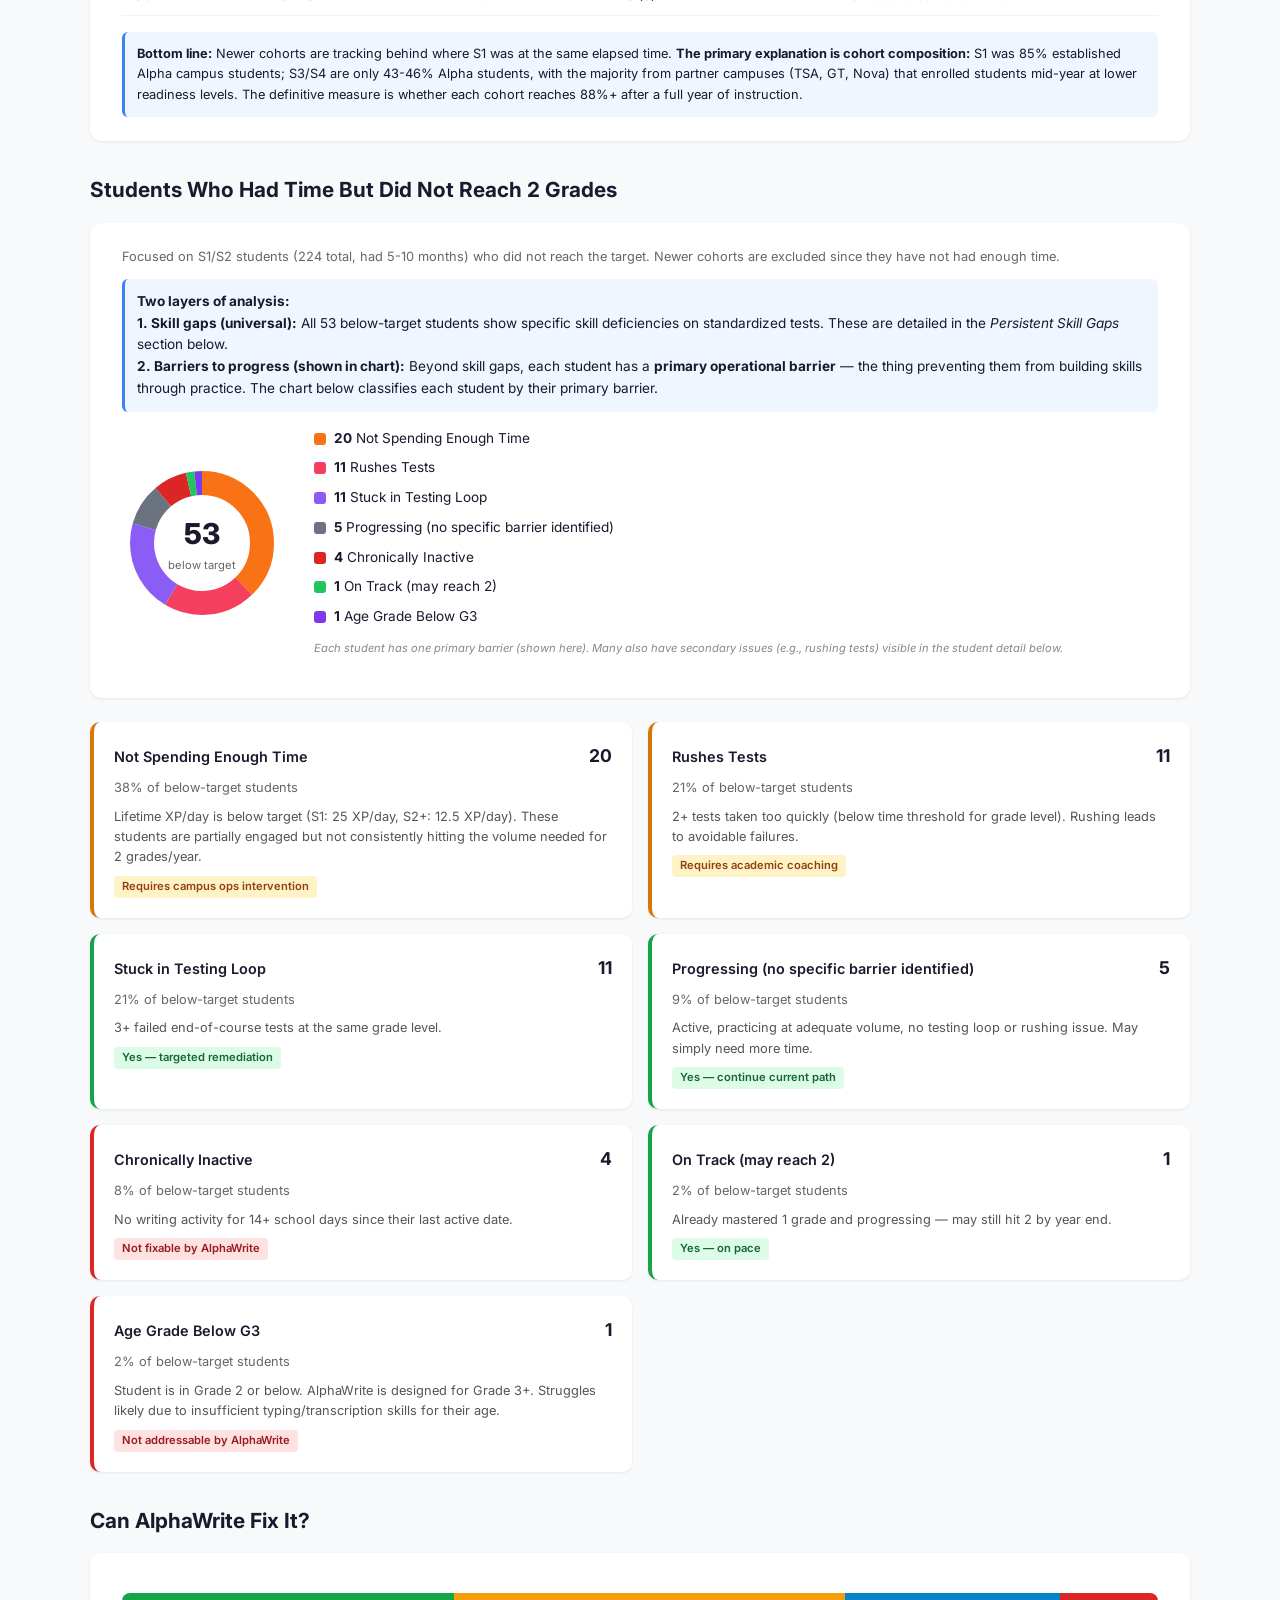
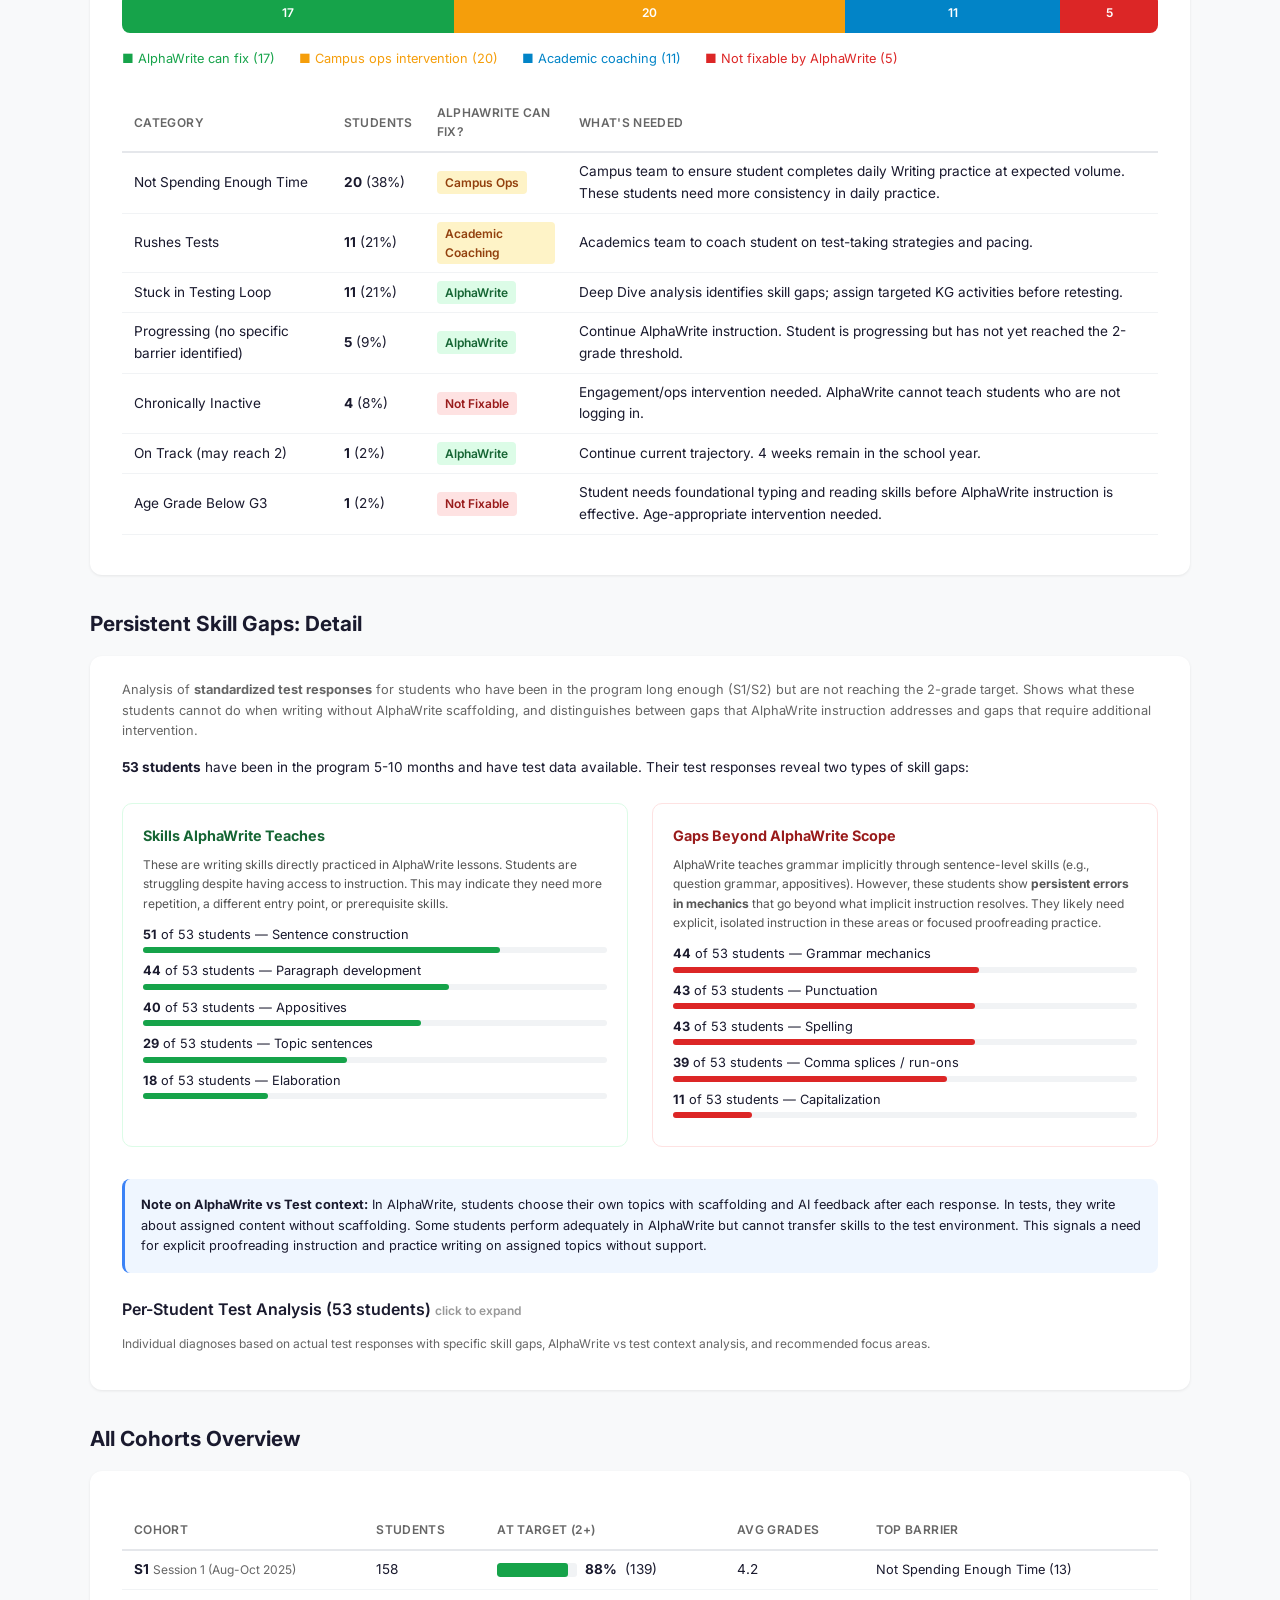
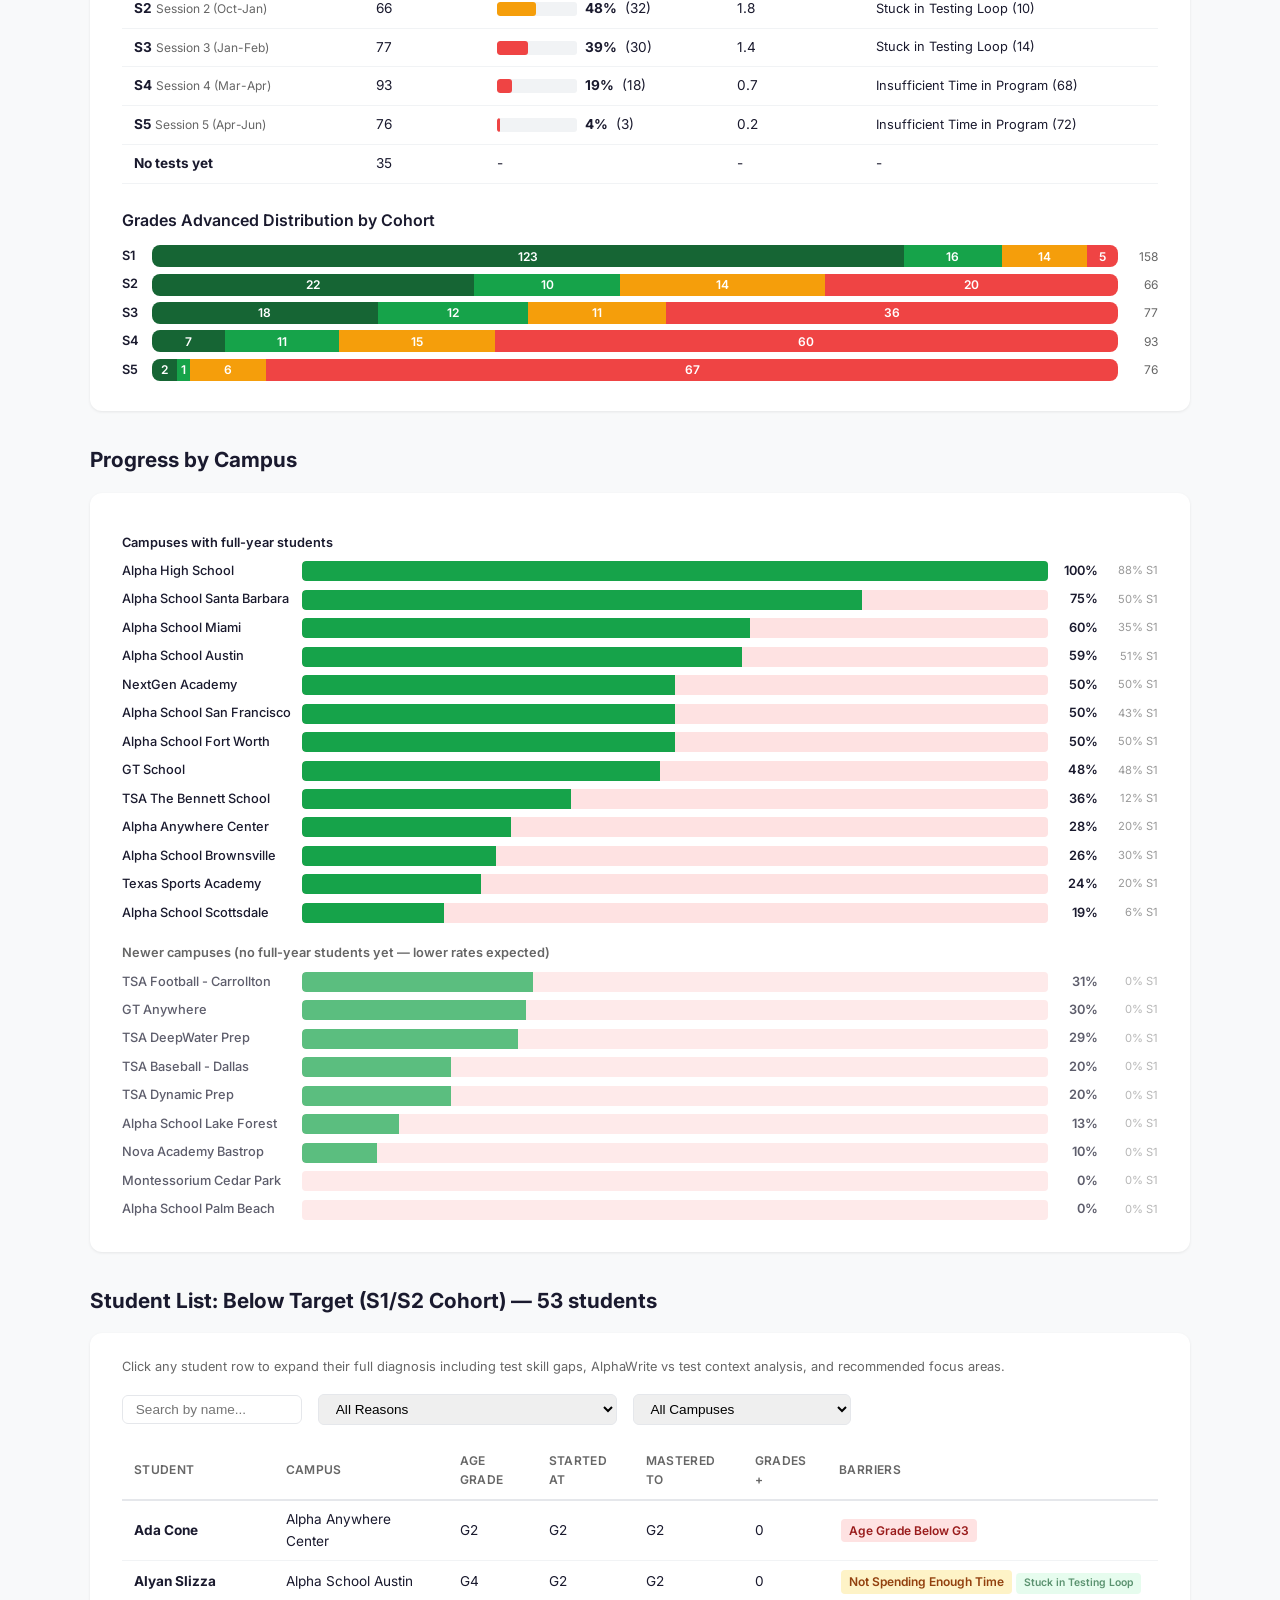
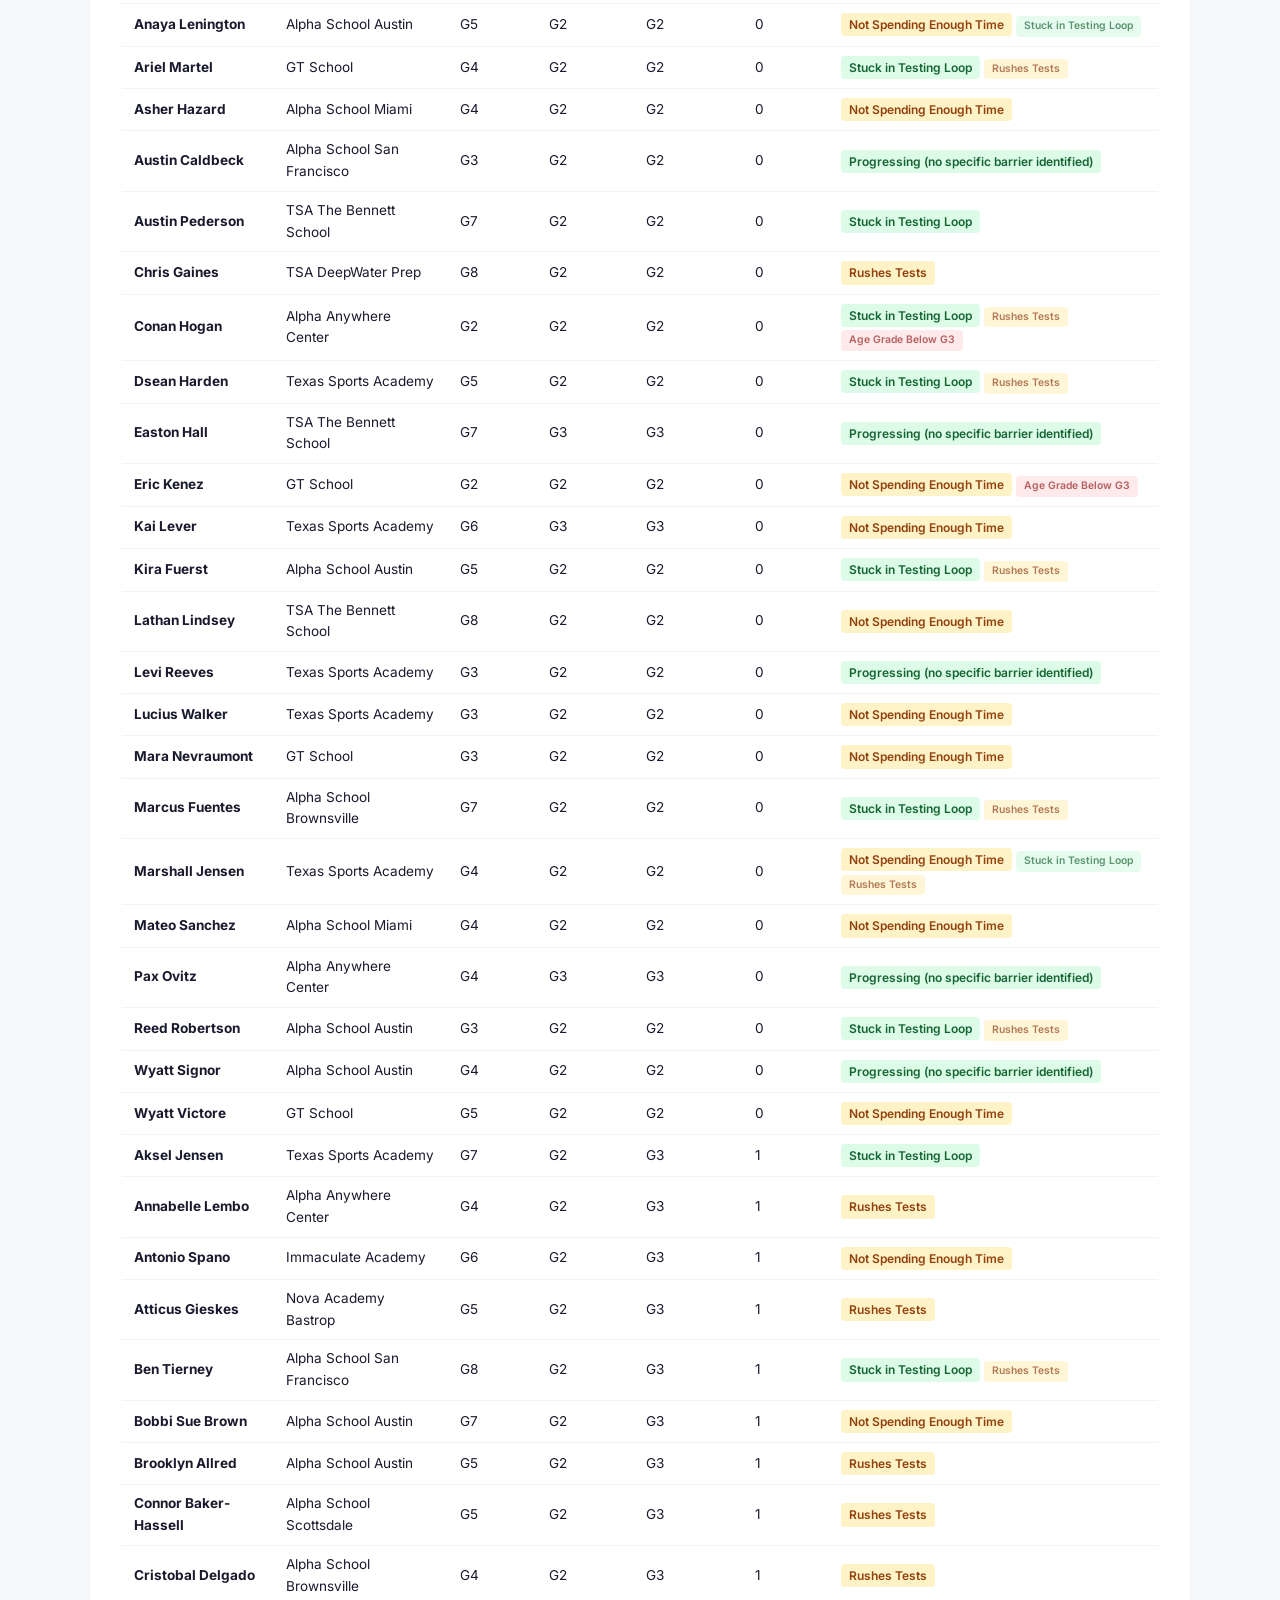
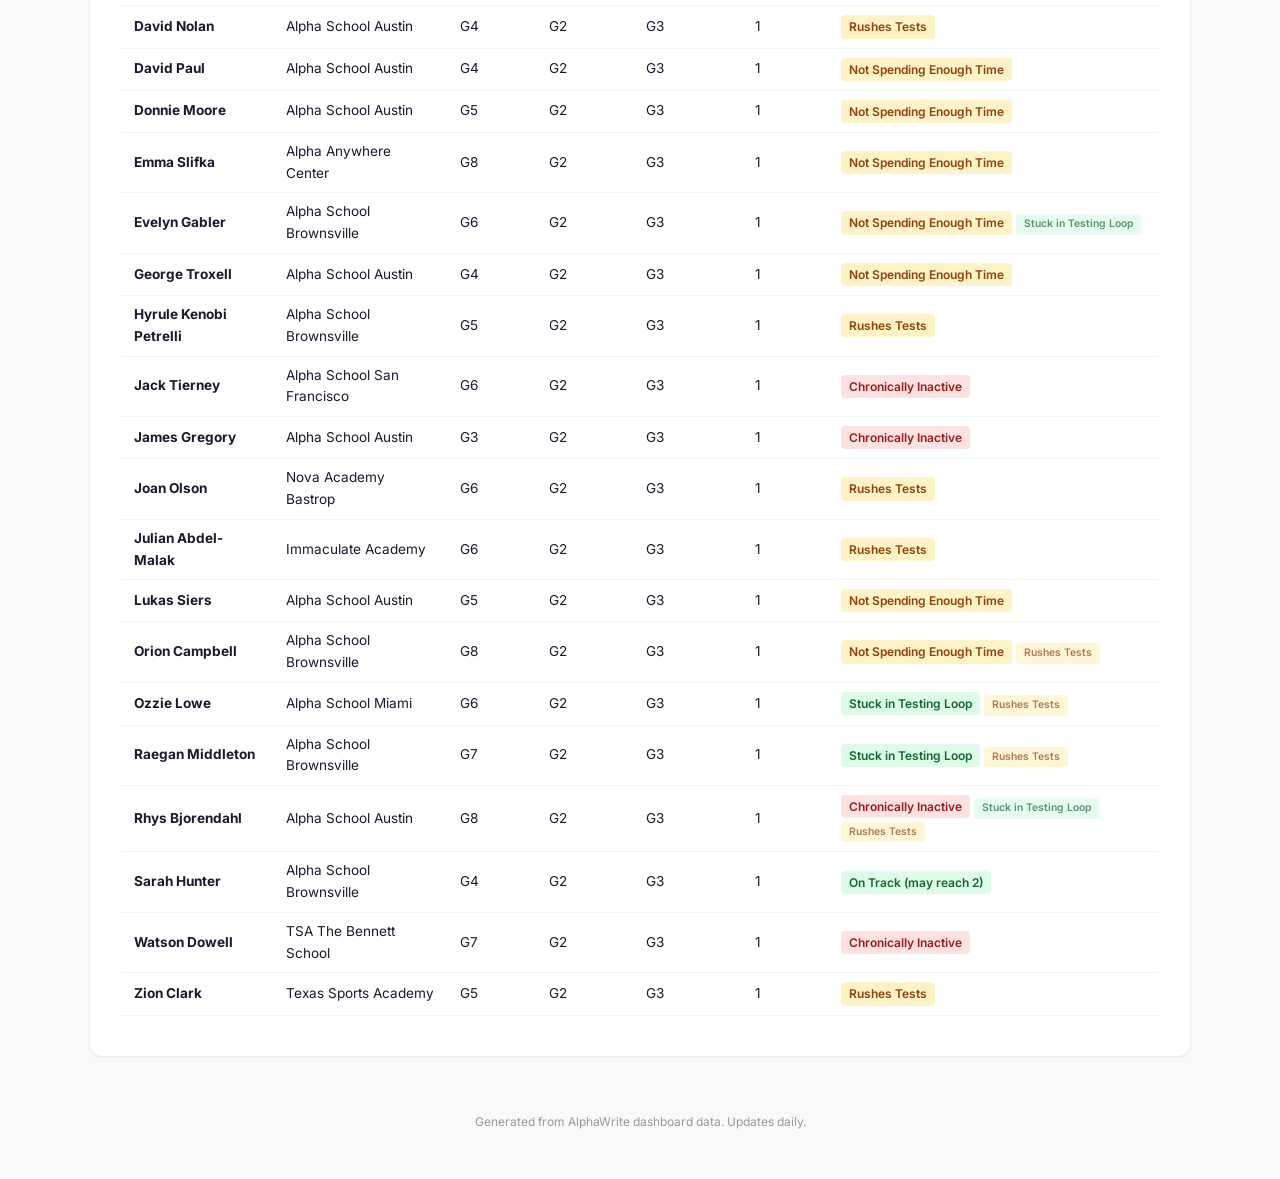
==== commit 065e8329: "V2 fixes: JS crash, computed dates, color consistency, factual claims, hero simplification" ====
--- a/hoa-progress-v2.html
+++ b/hoa-progress-v2.html
@@ -350,10 +350,10 @@
             color: '#dc2626',
         },
         'Not Spending Enough Time': {
-            desc: 'Lifetime XP/day is below target (S1: 25 XP/day, S2+: 12.5 XP/day). These students are partially engaged (averaging 50-99% of expected pace) but not consistently hitting the volume needed for 2 grades/year.',
+            desc: 'Lifetime XP/day is below target (S1: 25 XP/day, S2+: 12.5 XP/day). These students are partially engaged but not consistently hitting the volume needed for 2 grades/year.',
             fixable: 'ops',
             fixLabel: 'Requires campus ops intervention',
-            action: 'Campus team to ensure student completes daily Writing practice at expected volume. These students are partially engaged, not absent — they need consistency, not re-engagement.',
+            action: 'Campus team to ensure student completes daily Writing practice at expected volume. These students need more consistency in daily practice.',
             color: '#f97316',
         },
         'Stuck in Testing Loop': {
@@ -492,7 +492,6 @@
                     <div class="hero-number green">${s1Pct}%</div>
                     <div class="hero-label">of full-year students hit the 2-grade target</div>
                     <div class="hero-pct" style="color:#16a34a">${s1AtTarget.length} of ${s1Total} students (S1 cohort)</div>
-                    <div style="font-size:0.75rem;color:#666;margin-top:0.5rem;">S1+S2 combined (5-10 months): ${s12Pct}% (${s12AtTarget.length} of ${s12All.length})</div>
                 </div>
                 <div class="hero-card">
                     <div class="hero-number" style="color:#1a1a2e;">${s1Median}</div>
@@ -515,7 +514,7 @@
                 <div class="bar-segment" style="width:${100*adv0/s1Total}%;background:#ef4444;">${adv0}</div>
             `;
             document.getElementById('bar-legend').innerHTML = `
-                <span>■ 3+ grades (${adv3})</span>
+                <span style="color:#166534">■ 3+ grades (${adv3})</span>
                 <span style="color:#16a34a">■ 2 grades (${adv2})</span>
                 <span style="color:#f59e0b">■ 1 grade (${adv1})</span>
                 <span style="color:#ef4444">■ 0 grades (${adv0})</span>
@@ -545,13 +544,20 @@
                 cohortNow[sn] = {total: cohort.length, atTarget: atT, pct: Math.round(100*atT/cohort.length)};
             });
 
-            let trajHTML = '<table class="summary-table"><thead><tr><th>Cohort</th><th>Started</th><th>Students</th><th>At 2-Grade Target</th><th>Context</th></tr></thead><tbody>';
+            const sessionStarts = {S1:'2025-08-11',S2:'2025-10-20',S3:'2026-01-05',S4:'2026-02-21',S5:'2026-04-27'};
+            const now = new Date();
+            function monthsElapsed(startStr) {
+                const start = new Date(startStr);
+                return Math.round((now - start) / (30.44 * 24 * 60 * 60 * 1000));
+            }
+
+            let trajHTML = '<table class="summary-table"><thead><tr><th>Cohort</th><th>Time in Program</th><th>Students</th><th>At 2-Grade Target</th><th>Context</th></tr></thead><tbody>';
             const totalEnrolled = cohortOrder.reduce((sum, k) => sum + (cohortNow[k]?.total || 0), 0);
-            const cohortContext = {S2:'5 months in program',S3:'4 months in program',S4:'2 months in program',S5:'1 month in program'};
             ['S2','S3','S4','S5'].forEach(sn => {
                 const d = cohortNow[sn];
                 if (!d) return;
-                trajHTML += `<tr><td><strong>${sn}</strong></td><td>${cohortContext[sn]}</td><td>${d.total}</td><td><strong>${d.pct}%</strong> (${d.atTarget})</td><td style="font-size:0.75rem;color:#666;">S1 reached 88% after a full year</td></tr>`;
+                const months = monthsElapsed(sessionStarts[sn]);
+                trajHTML += `<tr><td><strong>${sn}</strong></td><td>${months} months</td><td>${d.total}</td><td><strong>${d.pct}%</strong> (${d.atTarget})</td><td style="font-size:0.75rem;color:#666;">S1 reached 88% after 10 months</td></tr>`;
             });
             trajHTML += '</tbody></table>';
             // Compute partner campus % per cohort
@@ -640,13 +646,13 @@
             document.getElementById('fixable-bar').innerHTML = `
                 <div class="bar-segment" style="width:${100*fixAW/s12Below.length}%;background:#16a34a;">${fixAW}</div>
                 <div class="bar-segment" style="width:${100*fixOps/s12Below.length}%;background:#f59e0b;">${fixOps}</div>
-                <div class="bar-segment" style="width:${100*fixCoach/s12Below.length}%;background:#8b5cf6;">${fixCoach}</div>
+                <div class="bar-segment" style="width:${100*fixCoach/s12Below.length}%;background:#0284c7;">${fixCoach}</div>
                 <div class="bar-segment" style="width:${100*fixNo/s12Below.length}%;background:#dc2626;">${fixNo}</div>
             `;
             document.getElementById('fixable-legend').innerHTML = `
                 <span style="color:#16a34a">■ AlphaWrite can fix (${fixAW})</span>
                 <span style="color:#f59e0b">■ Campus ops intervention (${fixOps})</span>
-                <span style="color:#8b5cf6">■ Academic coaching (${fixCoach})</span>
+                <span style="color:#0284c7">■ Academic coaching (${fixCoach})</span>
                 <span style="color:#dc2626">■ Not fixable by AlphaWrite (${fixNo})</span>
             `;
 
@@ -711,7 +717,7 @@
                 if (cf.includes('capitaliz')) gapCounts.nonFixable['Capitalization'] = (gapCounts.nonFixable['Capitalization']||0)+1;
             });
 
-            let sgHTML = `<p style="font-size:0.85rem;margin-bottom:1.5rem;"><strong>${persistentStudents.length} students</strong> have been in the program 5-10 months but have not reached the 2-grade target despite being active. Their test responses reveal two types of skill gaps:</p>`;
+            let sgHTML = `<p style="font-size:0.85rem;margin-bottom:1.5rem;"><strong>${persistentStudents.length} students</strong> have been in the program 5-10 months and have test data available. Their test responses reveal two types of skill gaps:</p>`;
 
             sgHTML += '<div style="display:grid;grid-template-columns:1fr 1fr;gap:1.5rem;margin-bottom:2rem;">';
 
@@ -764,13 +770,10 @@
             sgHTML += '</div></div>';
             document.getElementById('skill-gaps-section').innerHTML = sgHTML;
 
-            // Update key finding with computed numbers
+            // Compute key finding numbers (will be inserted into exec summary later)
             const grammarCount = gapCounts.nonFixable['Grammar mechanics'] || 0;
             const spellingCount = gapCounts.nonFixable['Spelling'] || 0;
             const punctCount = gapCounts.nonFixable['Punctuation'] || 0;
-            const maxGapCount = Math.max(grammarCount, spellingCount, punctCount);
-            const maxGapPct = persistentStudents.length ? Math.round(100 * maxGapCount / persistentStudents.length) : 0;
-            document.getElementById('key-finding-text').innerHTML = `<strong>Key finding:</strong> Of ${persistentStudents.length} below-target students with test data, ${grammarCount} show grammar mechanics errors, ${spellingCount} show spelling errors, and ${punctCount} show punctuation errors that AlphaWrite does not explicitly teach. This represents a curriculum gap requiring intervention outside the product.`;
 
             // Cohort section (all students)
             // cohortOrder already declared above
@@ -1041,7 +1044,7 @@
                     <li><strong>${totalRushing}</strong> students rush tests (need Academics coaching on test-taking strategies)</li>
                     <li><strong>${almostThere}</strong> at 1 grade advanced, close to 2 — prioritize for final push (4 weeks remain)</li>
                 </ul>
-                <p style="font-size:0.8rem;color:#555;margin-top:0.75rem;" id="key-finding-text"><strong>Key finding:</strong> Below-target students show skill gaps on tests that go beyond what AlphaWrite teaches. See Persistent Skill Gaps section for detail.</p>
+                <p style="font-size:0.8rem;color:#555;margin-top:0.75rem;"><strong>Key finding:</strong> Of ${persistentStudents.length} below-target students with test data, ${grammarCount} show grammar mechanics errors, ${spellingCount} show spelling errors, and ${punctCount} show punctuation errors that AlphaWrite does not explicitly teach. This represents a curriculum gap requiring intervention outside the product.</p>
             `;
         });
     </script>
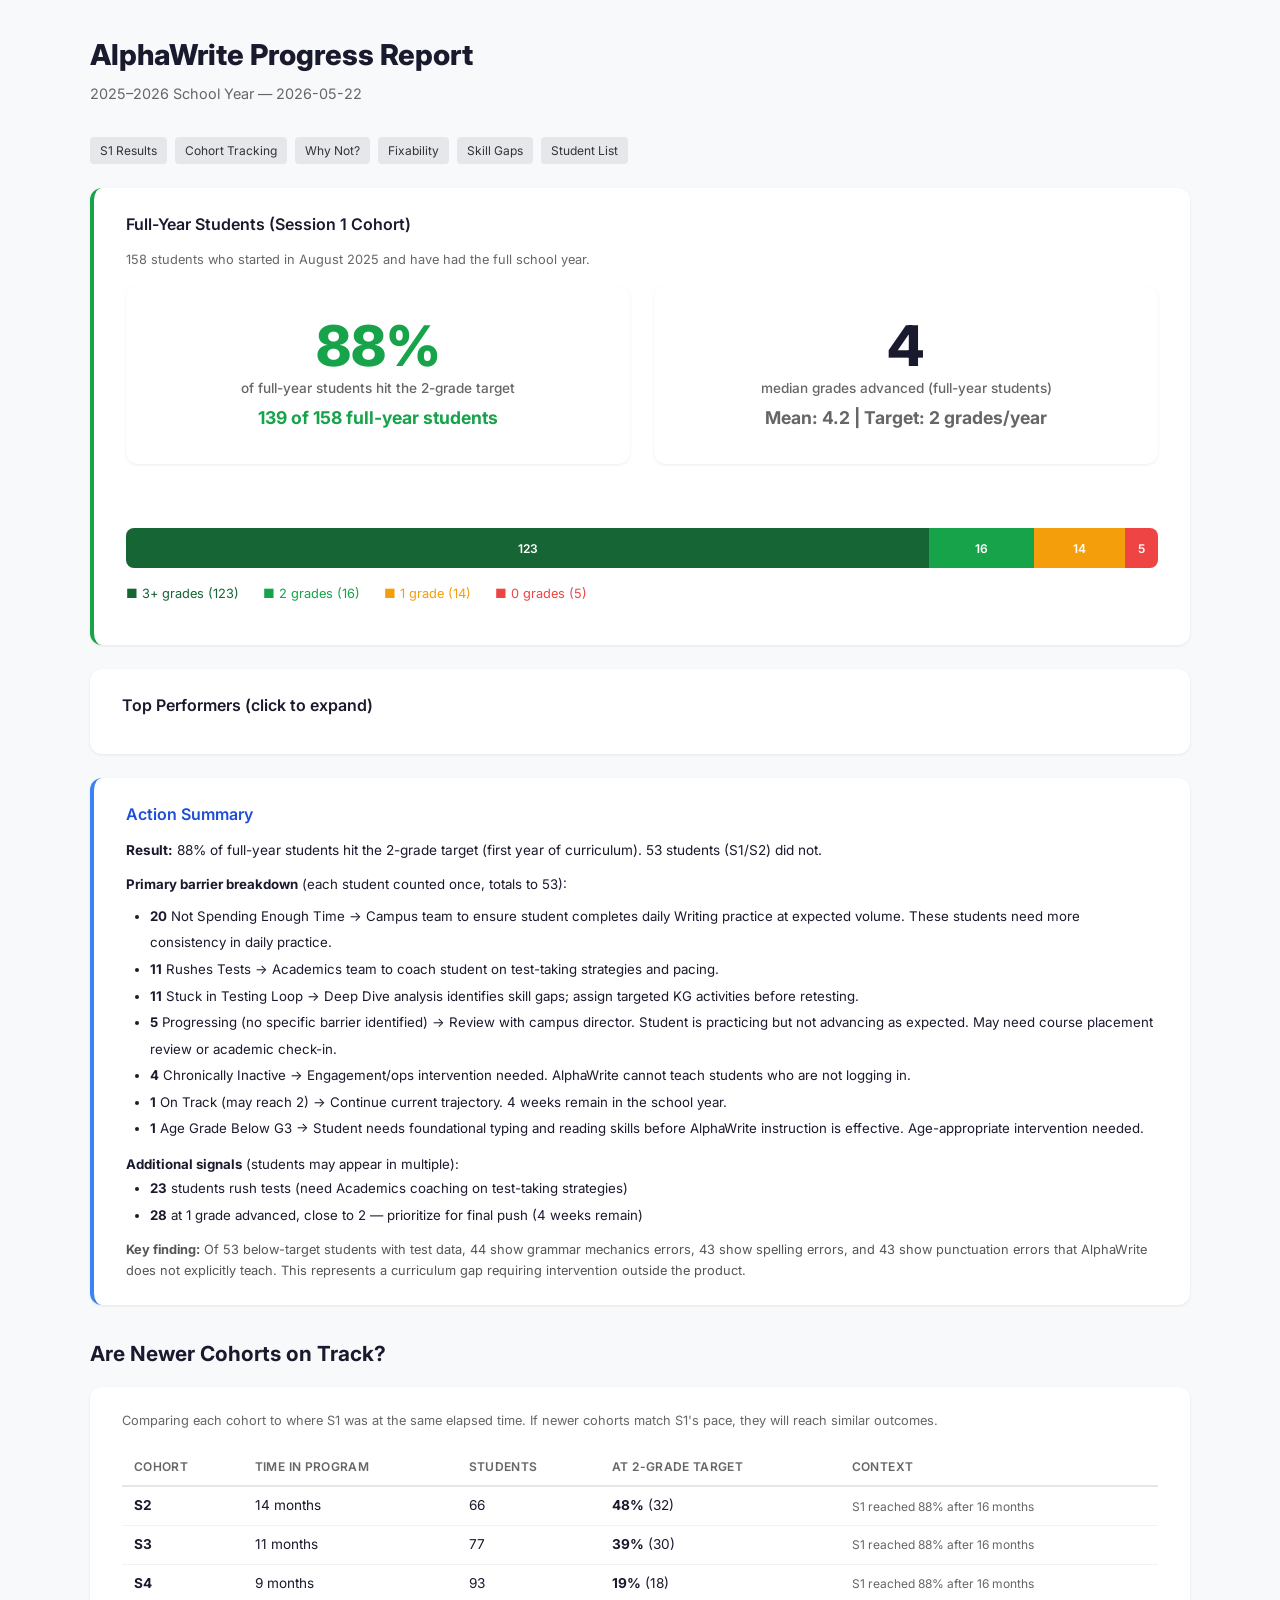
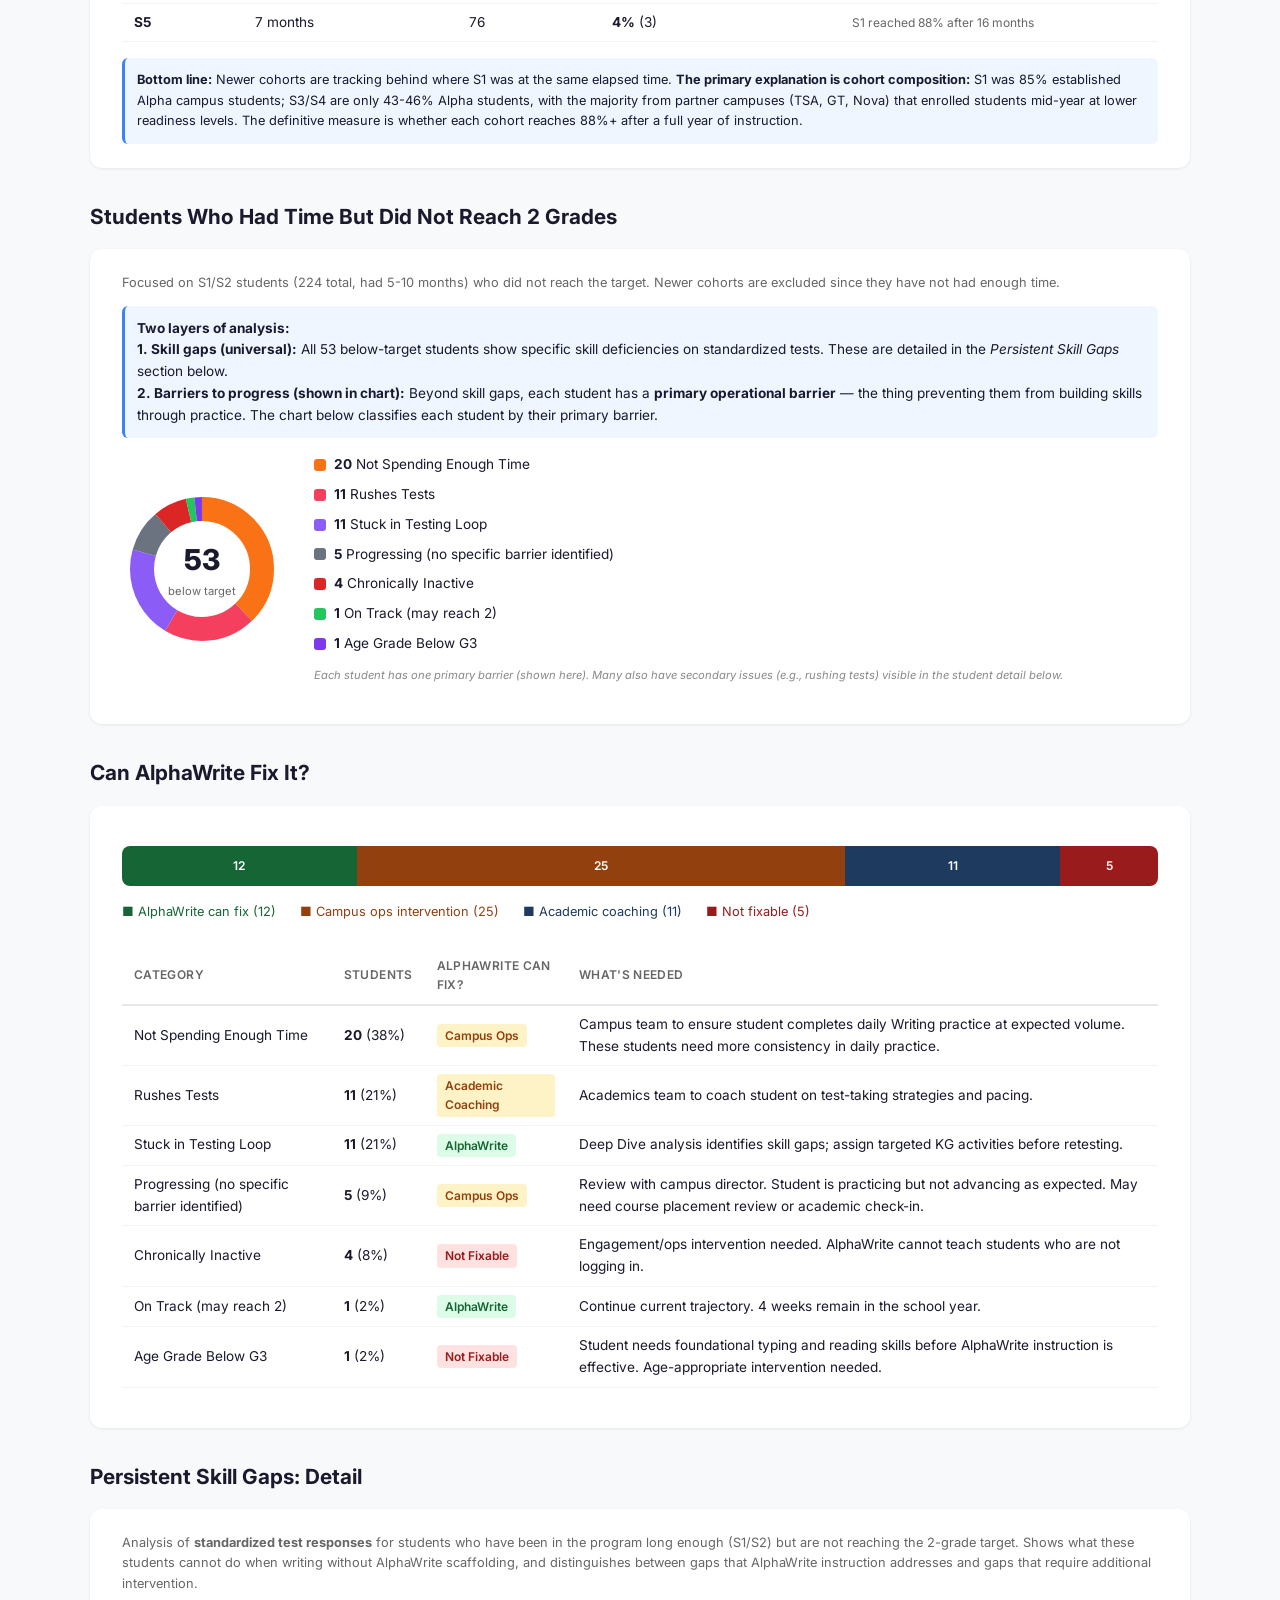
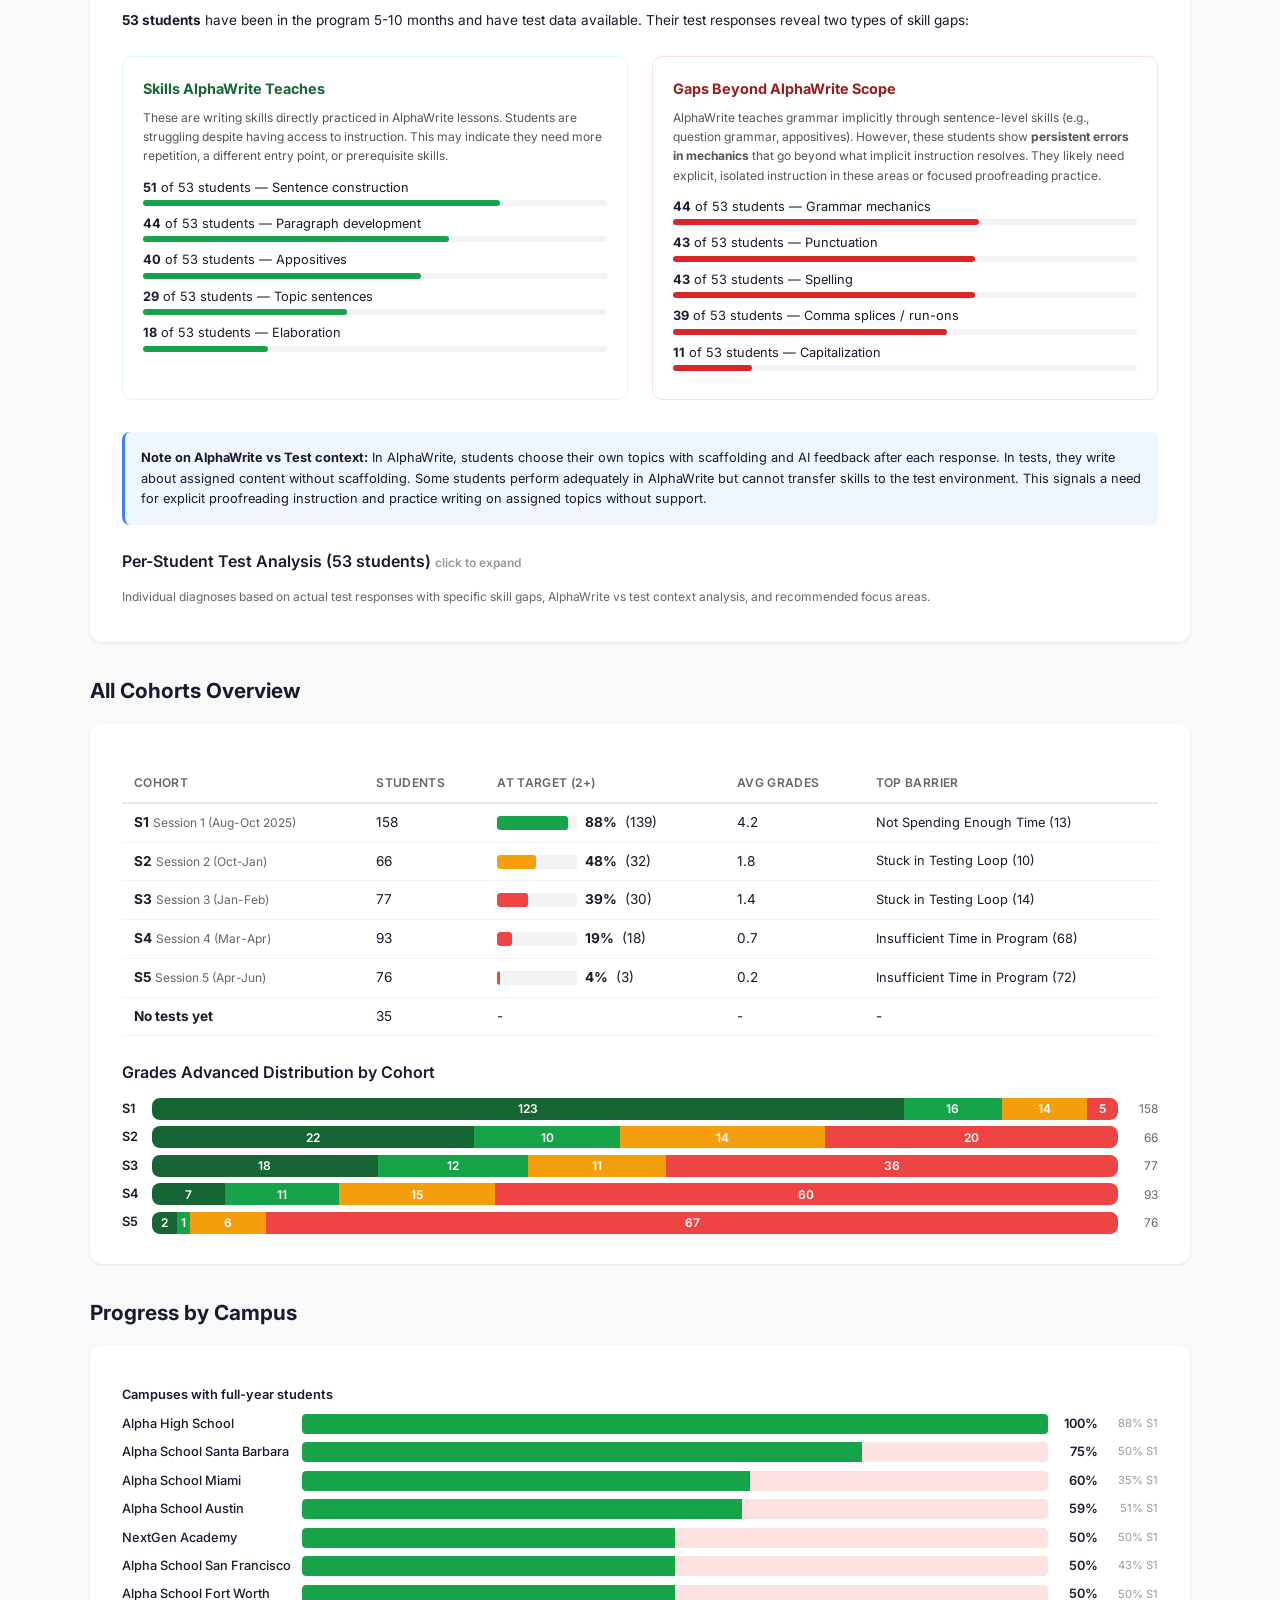
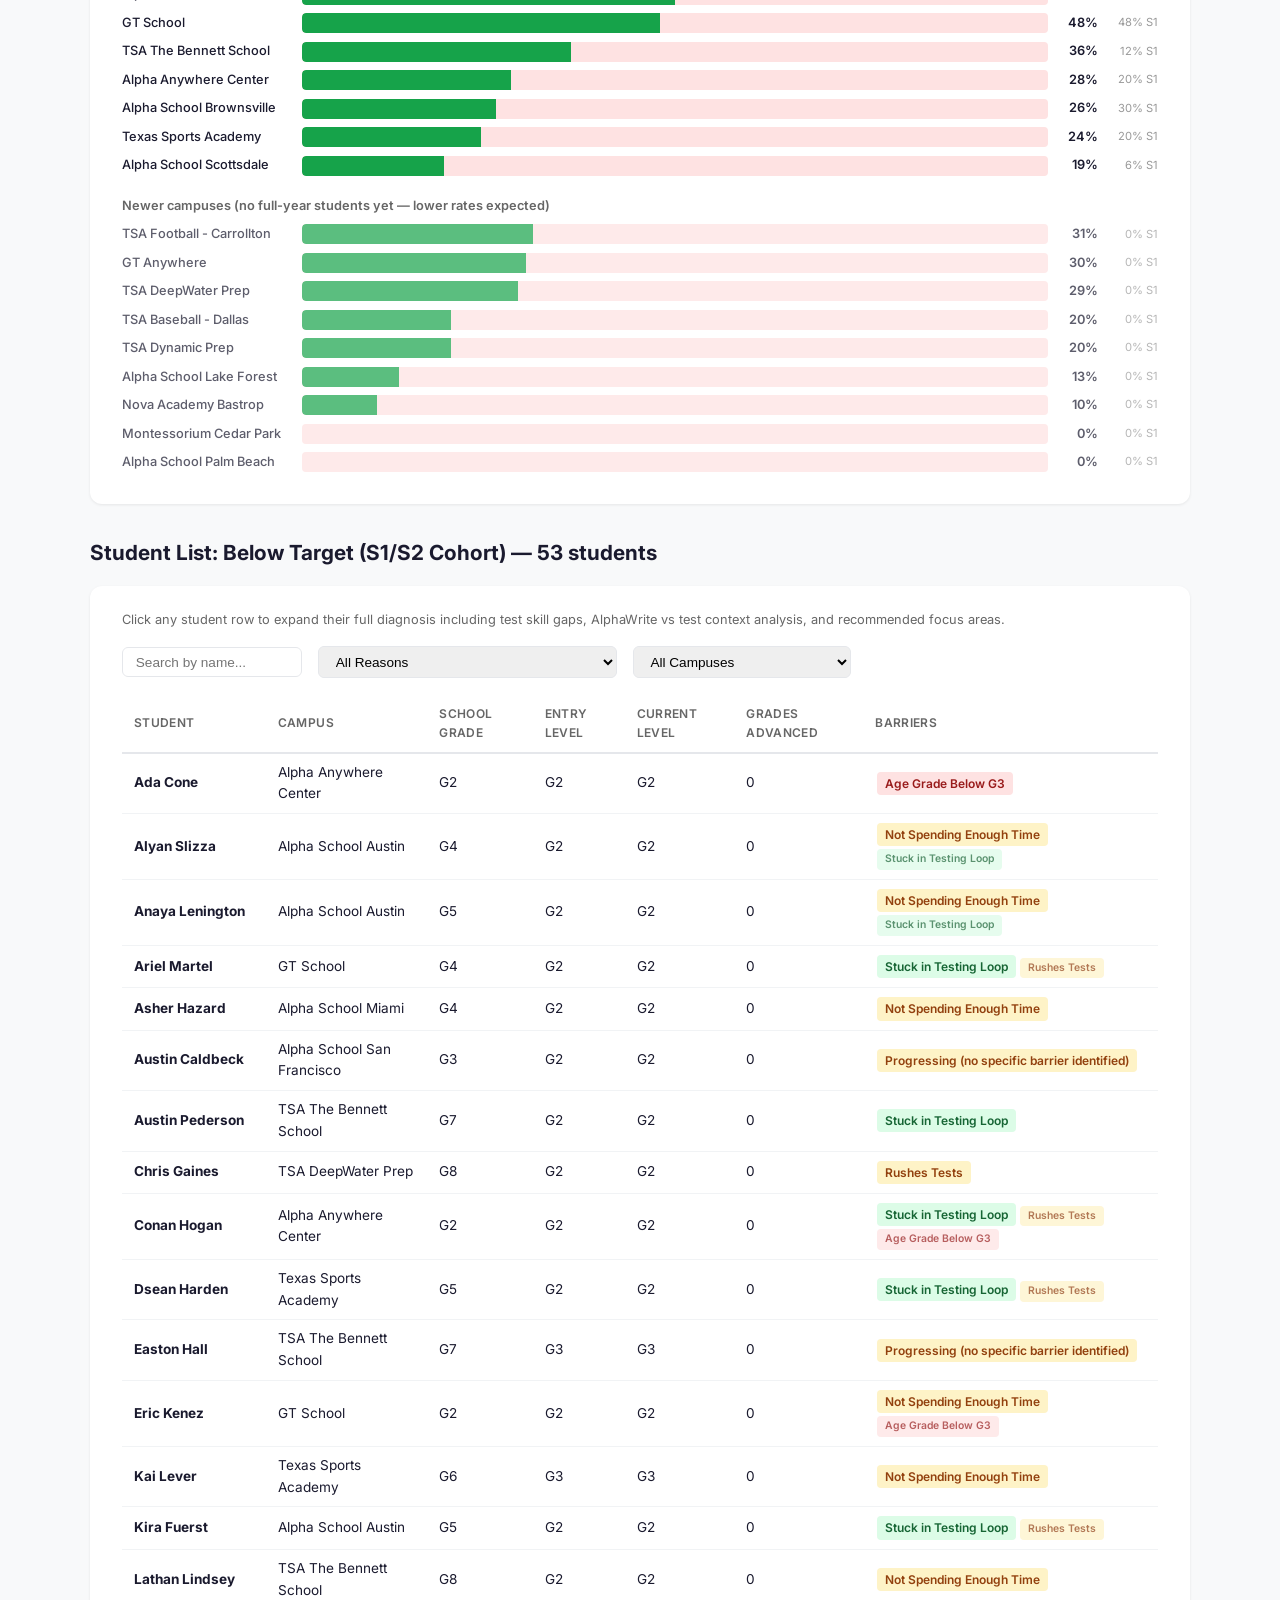
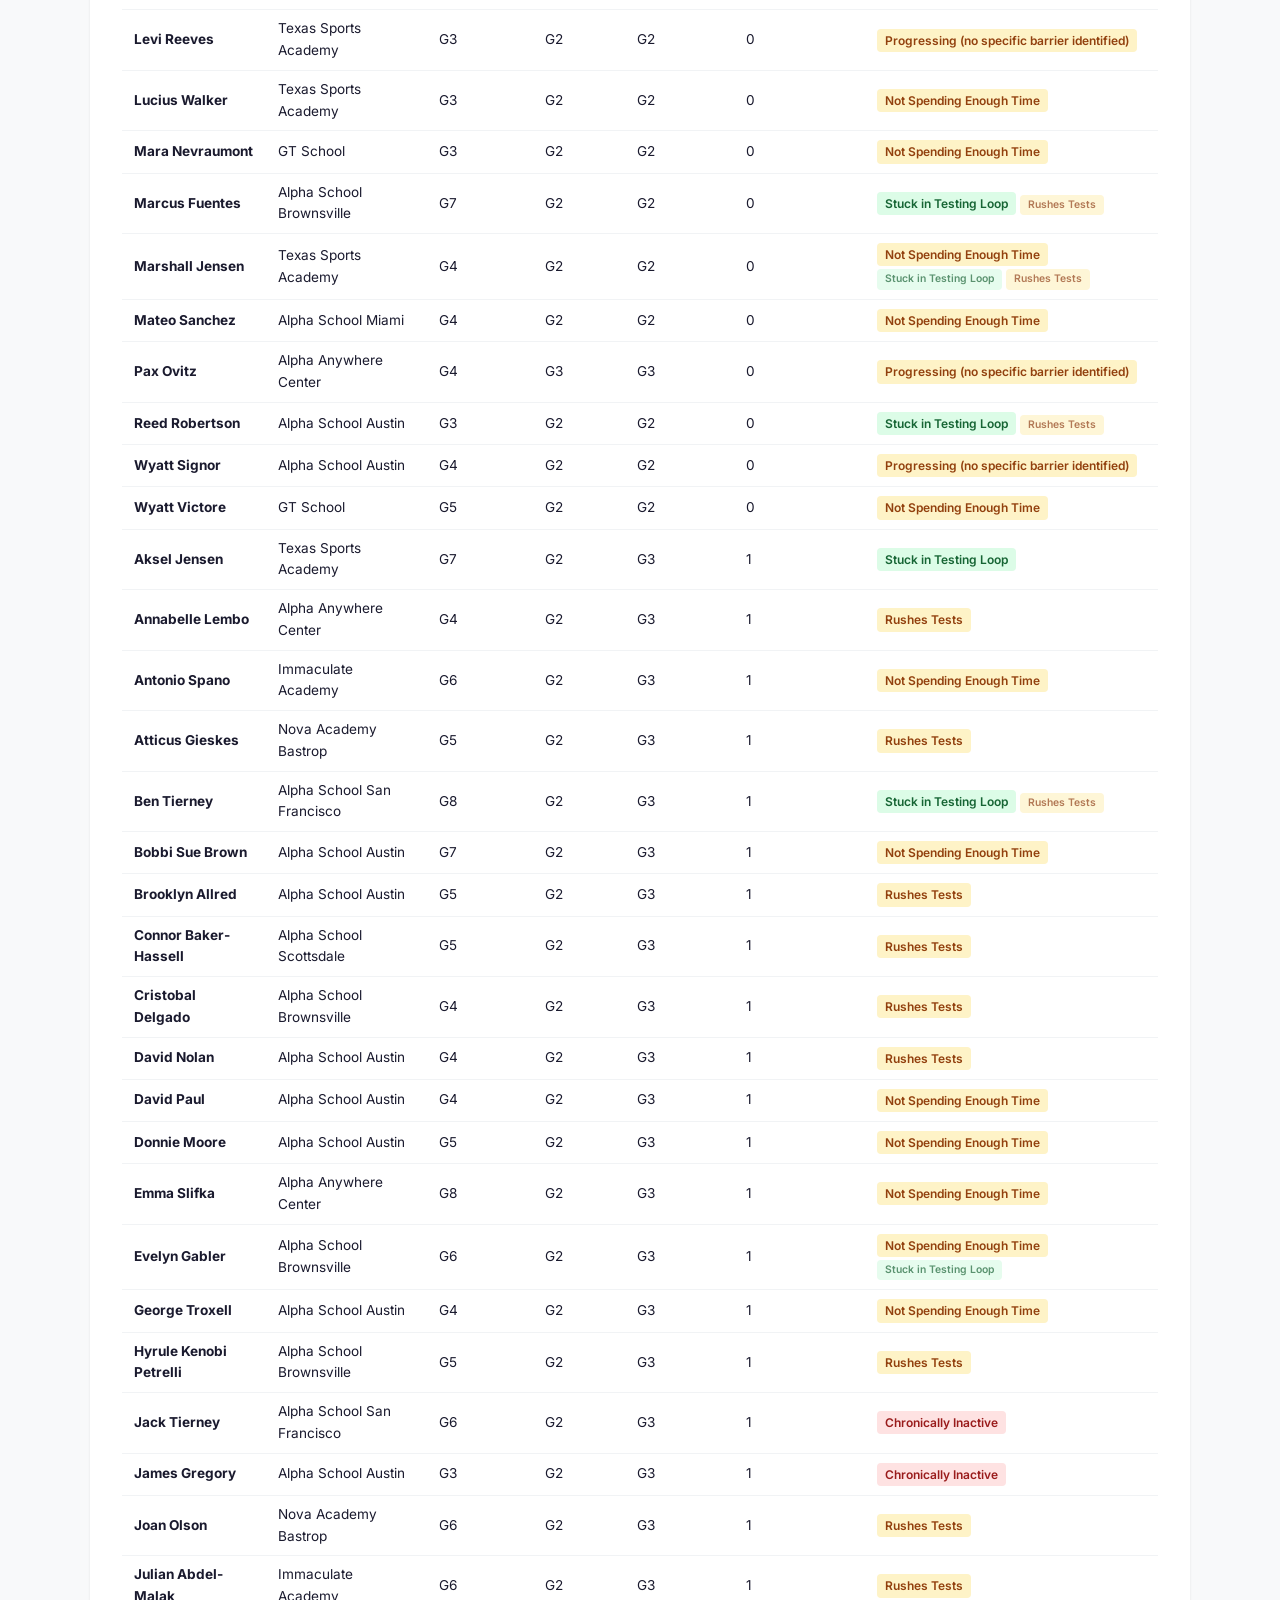
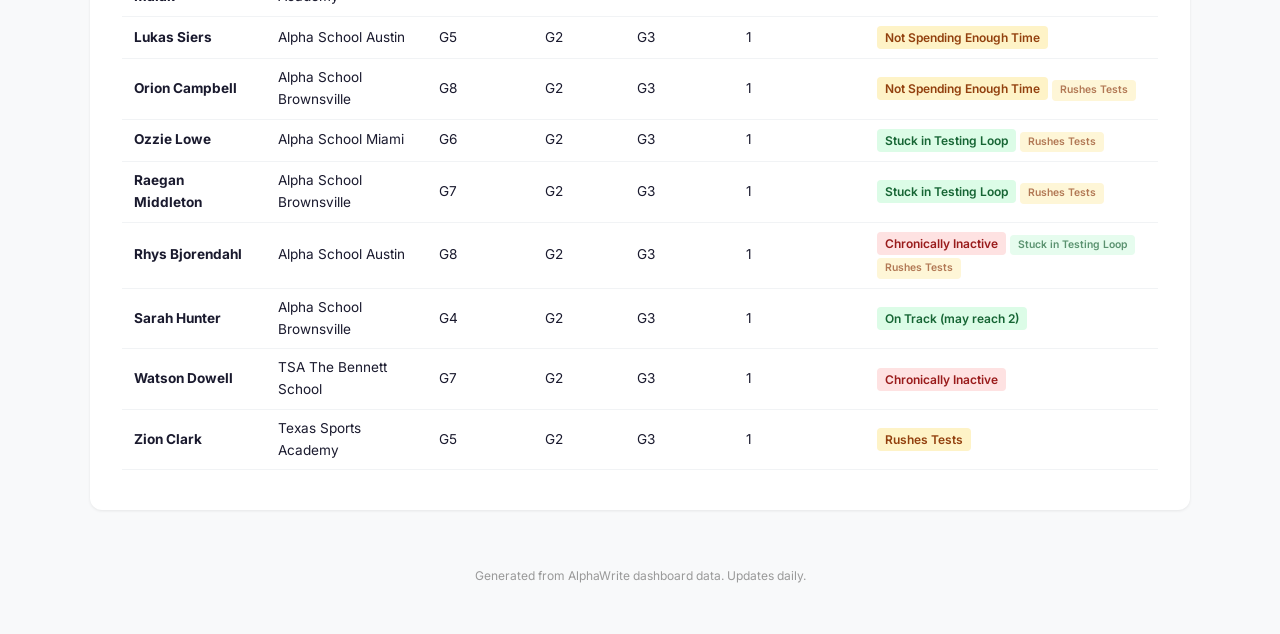
==== commit 384be12f: "V2 final polish: unify colors, remove reason cards, fix labels, fix 10mo, fix Progressing credibilit" ====
--- a/hoa-progress-v2.html
+++ b/hoa-progress-v2.html
@@ -267,7 +267,6 @@
             </div>
         </div>
 
-        <div class="reasons-grid" id="reasons-grid"></div>
 
         <!-- Section 4: Fixability -->
         <h2>Can AlphaWrite Fix It?</h2>
@@ -324,10 +323,10 @@
                     <tr>
                         <th>Student</th>
                         <th>Campus</th>
-                        <th>Age Grade</th>
-                        <th>Started At</th>
-                        <th>Mastered To</th>
-                        <th>Grades +</th>
+                        <th>School Grade</th>
+                        <th>Entry Level</th>
+                        <th>Current Level</th>
+                        <th>Grades Advanced</th>
                         <th>Barriers</th>
                     </tr>
                 </thead>
@@ -378,10 +377,10 @@
             color: '#7c3aed',
         },
         'Progressing (no specific barrier identified)': {
-            desc: 'Active, practicing at adequate volume, no testing loop or rushing issue. May simply need more time.',
-            fixable: 'yes',
-            fixLabel: 'Yes — continue current path',
-            action: 'Continue AlphaWrite instruction. Student is progressing but has not yet reached the 2-grade threshold.',
+            desc: 'Active and practicing at adequate volume with no identifiable operational barrier. Progress slower than expected for time in program.',
+            fixable: 'ops',
+            fixLabel: 'Needs investigation',
+            action: 'Review with campus director. Student is practicing but not advancing as expected. May need course placement review or academic check-in.',
             color: '#6b7280',
         },
         'Rushes Tests': {
@@ -491,11 +490,11 @@
                 <div class="hero-card">
                     <div class="hero-number green">${s1Pct}%</div>
                     <div class="hero-label">of full-year students hit the 2-grade target</div>
-                    <div class="hero-pct" style="color:#16a34a">${s1AtTarget.length} of ${s1Total} students (S1 cohort)</div>
+                    <div class="hero-pct" style="color:#16a34a">${s1AtTarget.length} of ${s1Total} full-year students</div>
                 </div>
                 <div class="hero-card">
                     <div class="hero-number" style="color:#1a1a2e;">${s1Median}</div>
-                    <div class="hero-label">median grades advanced (S1 cohort)</div>
+                    <div class="hero-label">median grades advanced (full-year students)</div>
                     <div class="hero-pct" style="color:#666;">Mean: ${s1Mean} | Target: 2 grades/year</div>
                 </div>
             `;
@@ -557,7 +556,7 @@
                 const d = cohortNow[sn];
                 if (!d) return;
                 const months = monthsElapsed(sessionStarts[sn]);
-                trajHTML += `<tr><td><strong>${sn}</strong></td><td>${months} months</td><td>${d.total}</td><td><strong>${d.pct}%</strong> (${d.atTarget})</td><td style="font-size:0.75rem;color:#666;">S1 reached 88% after 10 months</td></tr>`;
+                trajHTML += `<tr><td><strong>${sn}</strong></td><td>${months} months</td><td>${d.total}</td><td><strong>${d.pct}%</strong> (${d.atTarget})</td><td style="font-size:0.75rem;color:#666;">S1 reached 88% after ${monthsElapsed(sessionStarts.S1)} months</td></tr>`;
             });
             trajHTML += '</tbody></table>';
             // Compute partner campus % per cohort
@@ -615,24 +614,6 @@
             donutContainer.innerHTML = `<svg viewBox="0 0 160 160">${svgPaths}</svg><div class="donut-center"><div class="pct">${s12Below.length}</div><div class="label">below target</div></div>`;
             donutLegend.innerHTML = legendHTML + '<div style="margin-top:0.75rem;font-size:0.7rem;color:#888;font-style:italic;">Each student has one primary barrier (shown here). Many also have secondary issues (e.g., rushing tests) visible in the student detail below.</div>';
 
-            // Reason cards
-            const reasonsGrid = document.getElementById('reasons-grid');
-            reasonsGrid.innerHTML = sortedReasons.map(([reason, count]) => {
-                const meta = REASON_META[reason] || {};
-                const fixClass = meta.fixable === 'yes' ? 'fixable' : meta.fixable === 'no' ? 'not-fixable' : 'partial';
-                const tagClass = meta.fixable === 'yes' ? 'yes' : meta.fixable === 'no' ? 'no' : 'partial';
-                return `
-                    <div class="reason-card ${fixClass}">
-                        <div class="reason-header">
-                            <span class="reason-name">${reason}</span>
-                            <span class="reason-count">${count}</span>
-                        </div>
-                        <div class="reason-pct">${Math.round(100*count/s12Below.length)}% of below-target students</div>
-                        <div class="reason-desc">${meta.desc || ''}</div>
-                        <div class="fixable-tag ${tagClass}">${meta.fixLabel || ''}</div>
-                    </div>
-                `;
-            }).join('');
 
             // Fixable bar (4 buckets: AlphaWrite, campus ops, academic coaching, not fixable)
             let fixAW = 0, fixOps = 0, fixCoach = 0, fixNo = 0;
@@ -644,16 +625,16 @@
                 else fixNo++;
             });
             document.getElementById('fixable-bar').innerHTML = `
-                <div class="bar-segment" style="width:${100*fixAW/s12Below.length}%;background:#16a34a;">${fixAW}</div>
-                <div class="bar-segment" style="width:${100*fixOps/s12Below.length}%;background:#f59e0b;">${fixOps}</div>
-                <div class="bar-segment" style="width:${100*fixCoach/s12Below.length}%;background:#0284c7;">${fixCoach}</div>
-                <div class="bar-segment" style="width:${100*fixNo/s12Below.length}%;background:#dc2626;">${fixNo}</div>
+                <div class="bar-segment" style="width:${100*fixAW/s12Below.length}%;background:#166534;">${fixAW}</div>
+                <div class="bar-segment" style="width:${100*fixOps/s12Below.length}%;background:#92400e;">${fixOps}</div>
+                <div class="bar-segment" style="width:${100*fixCoach/s12Below.length}%;background:#1e3a5f;">${fixCoach}</div>
+                <div class="bar-segment" style="width:${100*fixNo/s12Below.length}%;background:#991b1b;">${fixNo}</div>
             `;
             document.getElementById('fixable-legend').innerHTML = `
-                <span style="color:#16a34a">■ AlphaWrite can fix (${fixAW})</span>
-                <span style="color:#f59e0b">■ Campus ops intervention (${fixOps})</span>
-                <span style="color:#0284c7">■ Academic coaching (${fixCoach})</span>
-                <span style="color:#dc2626">■ Not fixable by AlphaWrite (${fixNo})</span>
+                <span style="color:#166534">■ AlphaWrite can fix (${fixAW})</span>
+                <span style="color:#92400e">■ Campus ops intervention (${fixOps})</span>
+                <span style="color:#1e3a5f">■ Academic coaching (${fixCoach})</span>
+                <span style="color:#991b1b">■ Not fixable (${fixNo})</span>
             `;
 
             // Fixable table
@@ -924,7 +905,7 @@
                         const threshold = (s.start_session === 'S1') ? 25 : 12.5;
                         const actual = (xp.avg_xp_per_day_lifetime||0).toFixed(1);
                         const pctOfTarget = Math.round(100 * actual / threshold);
-                        explanation += ` Averaging ${actual} XP/day (${pctOfTarget}% of the ${threshold} XP/day target). Partially engaged but below the pace needed for 2 grades/year.`;
+                        explanation += ` Averaging ${pctOfTarget}% of expected daily practice volume. Partially engaged but below the pace needed for 2 grades/year.`;
                     } else if (tag === 'Stuck in Testing Loop') {
                         const details = (dd.details || []);
                         details.forEach(d => {
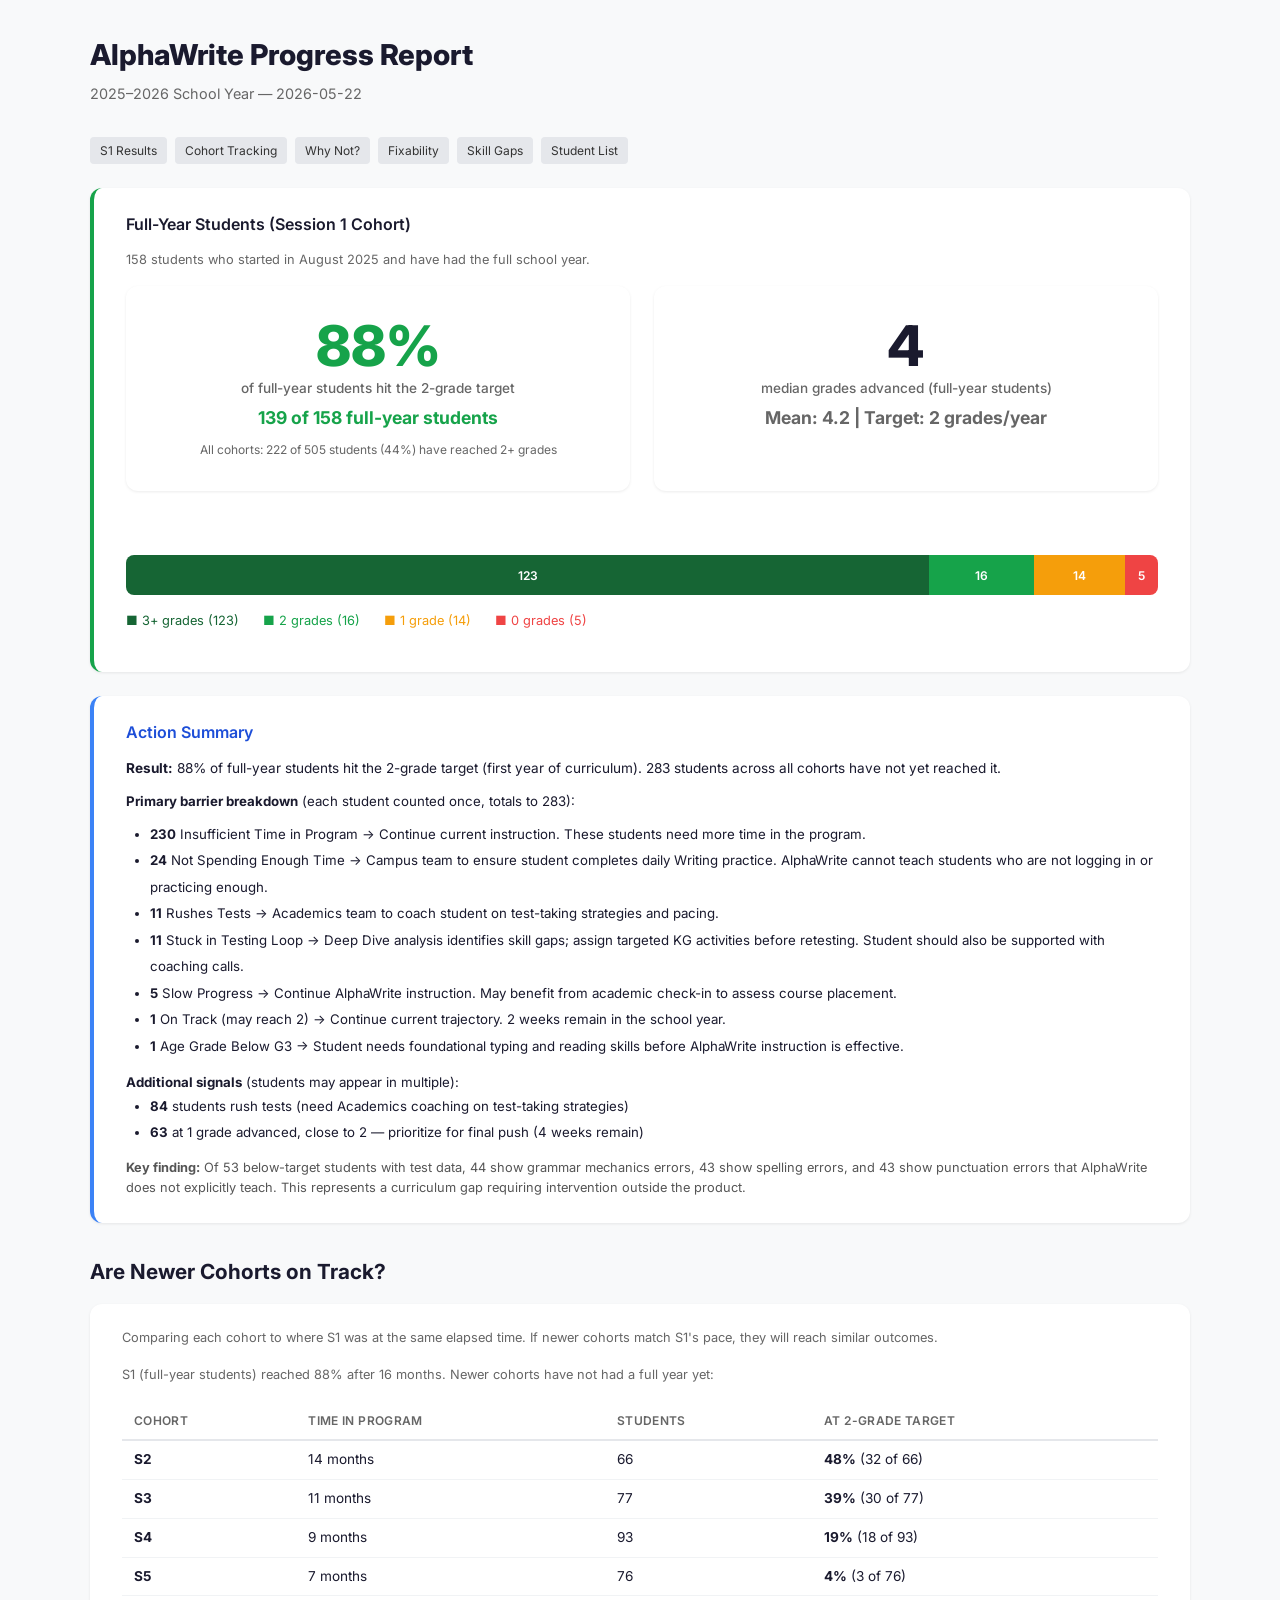
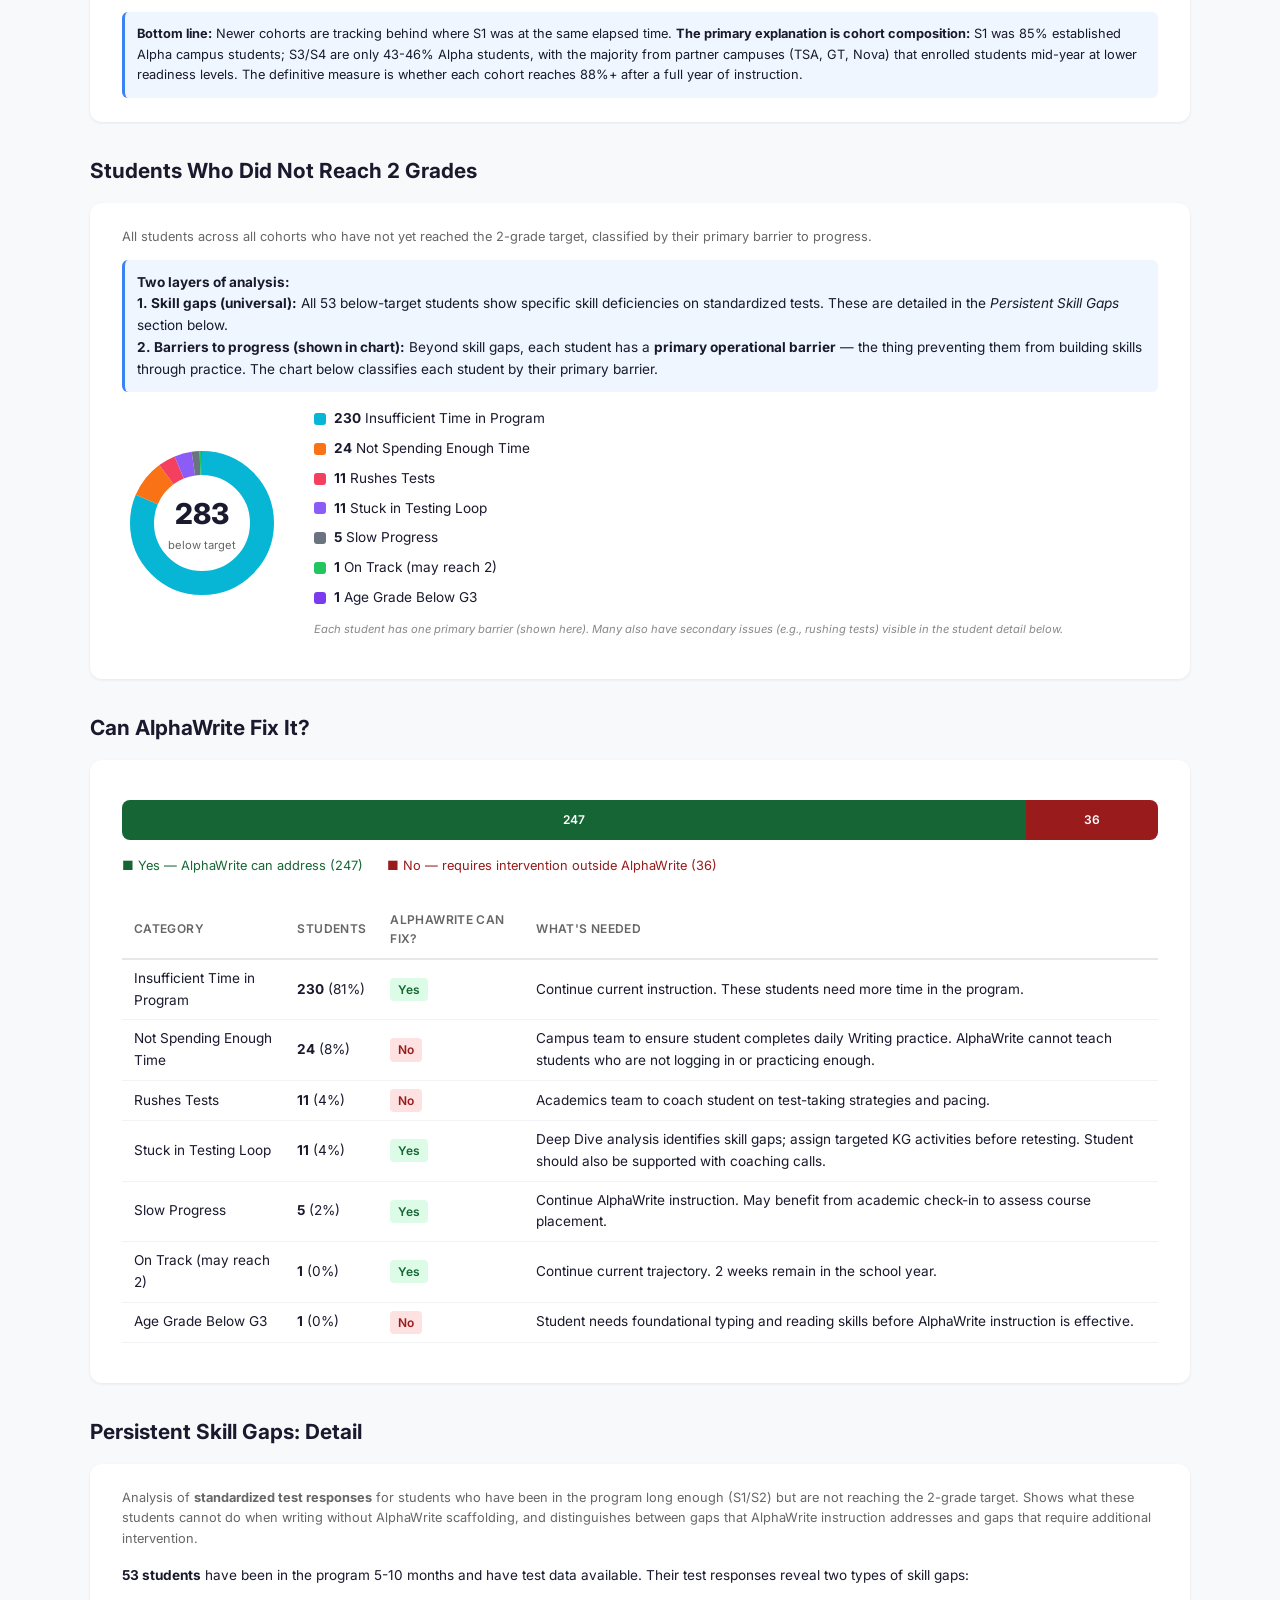
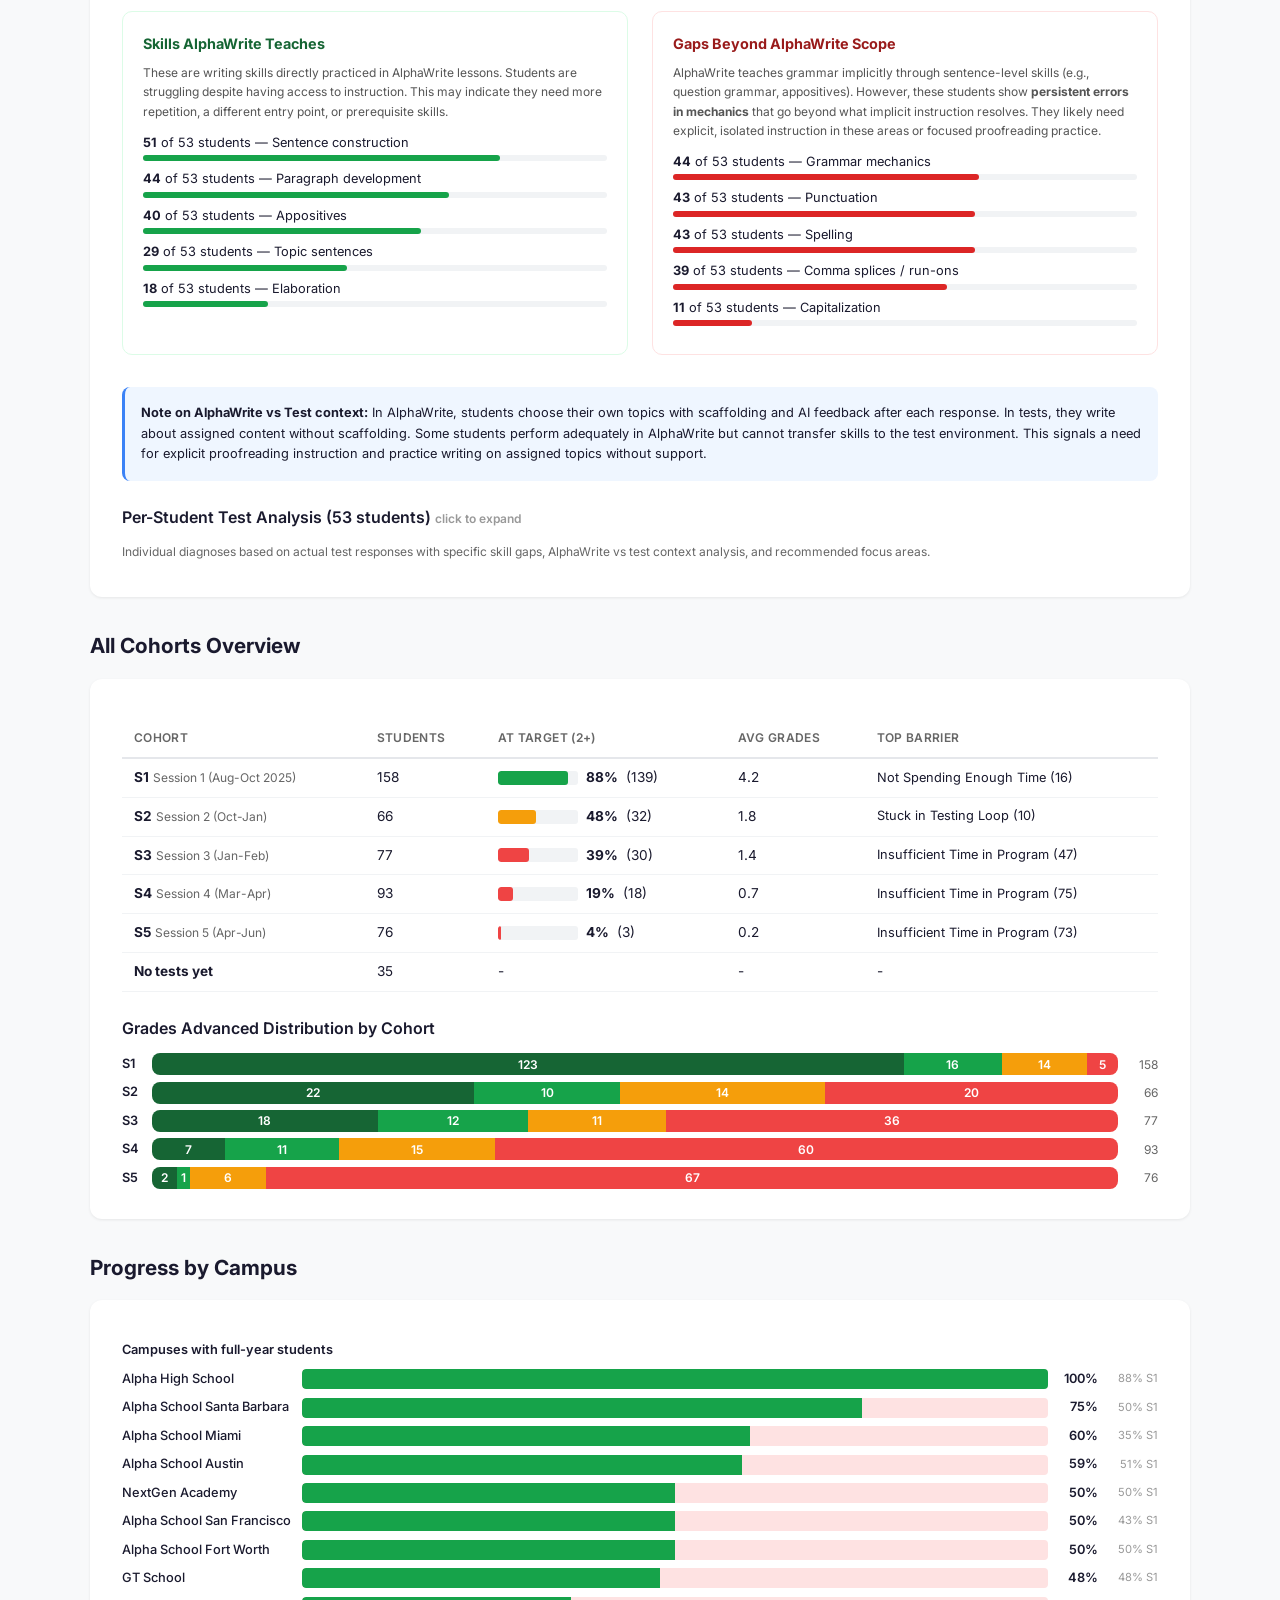
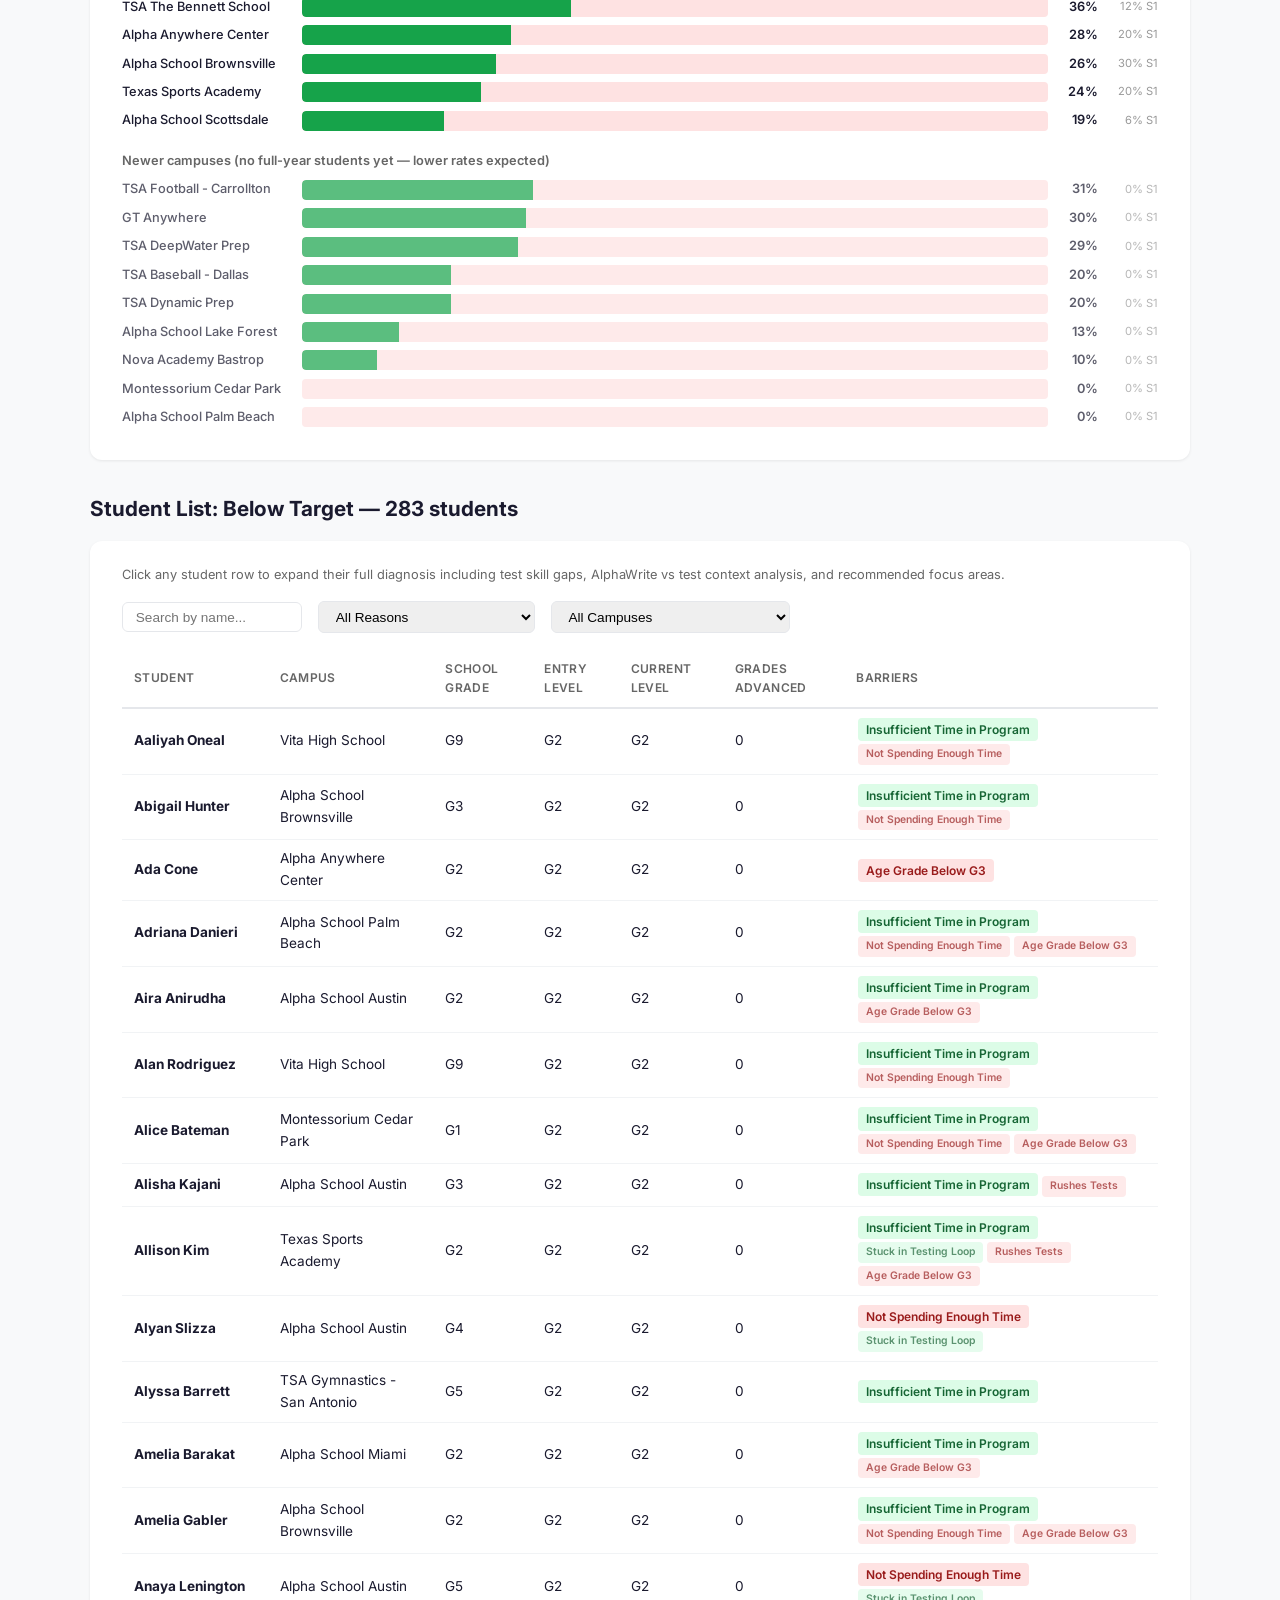
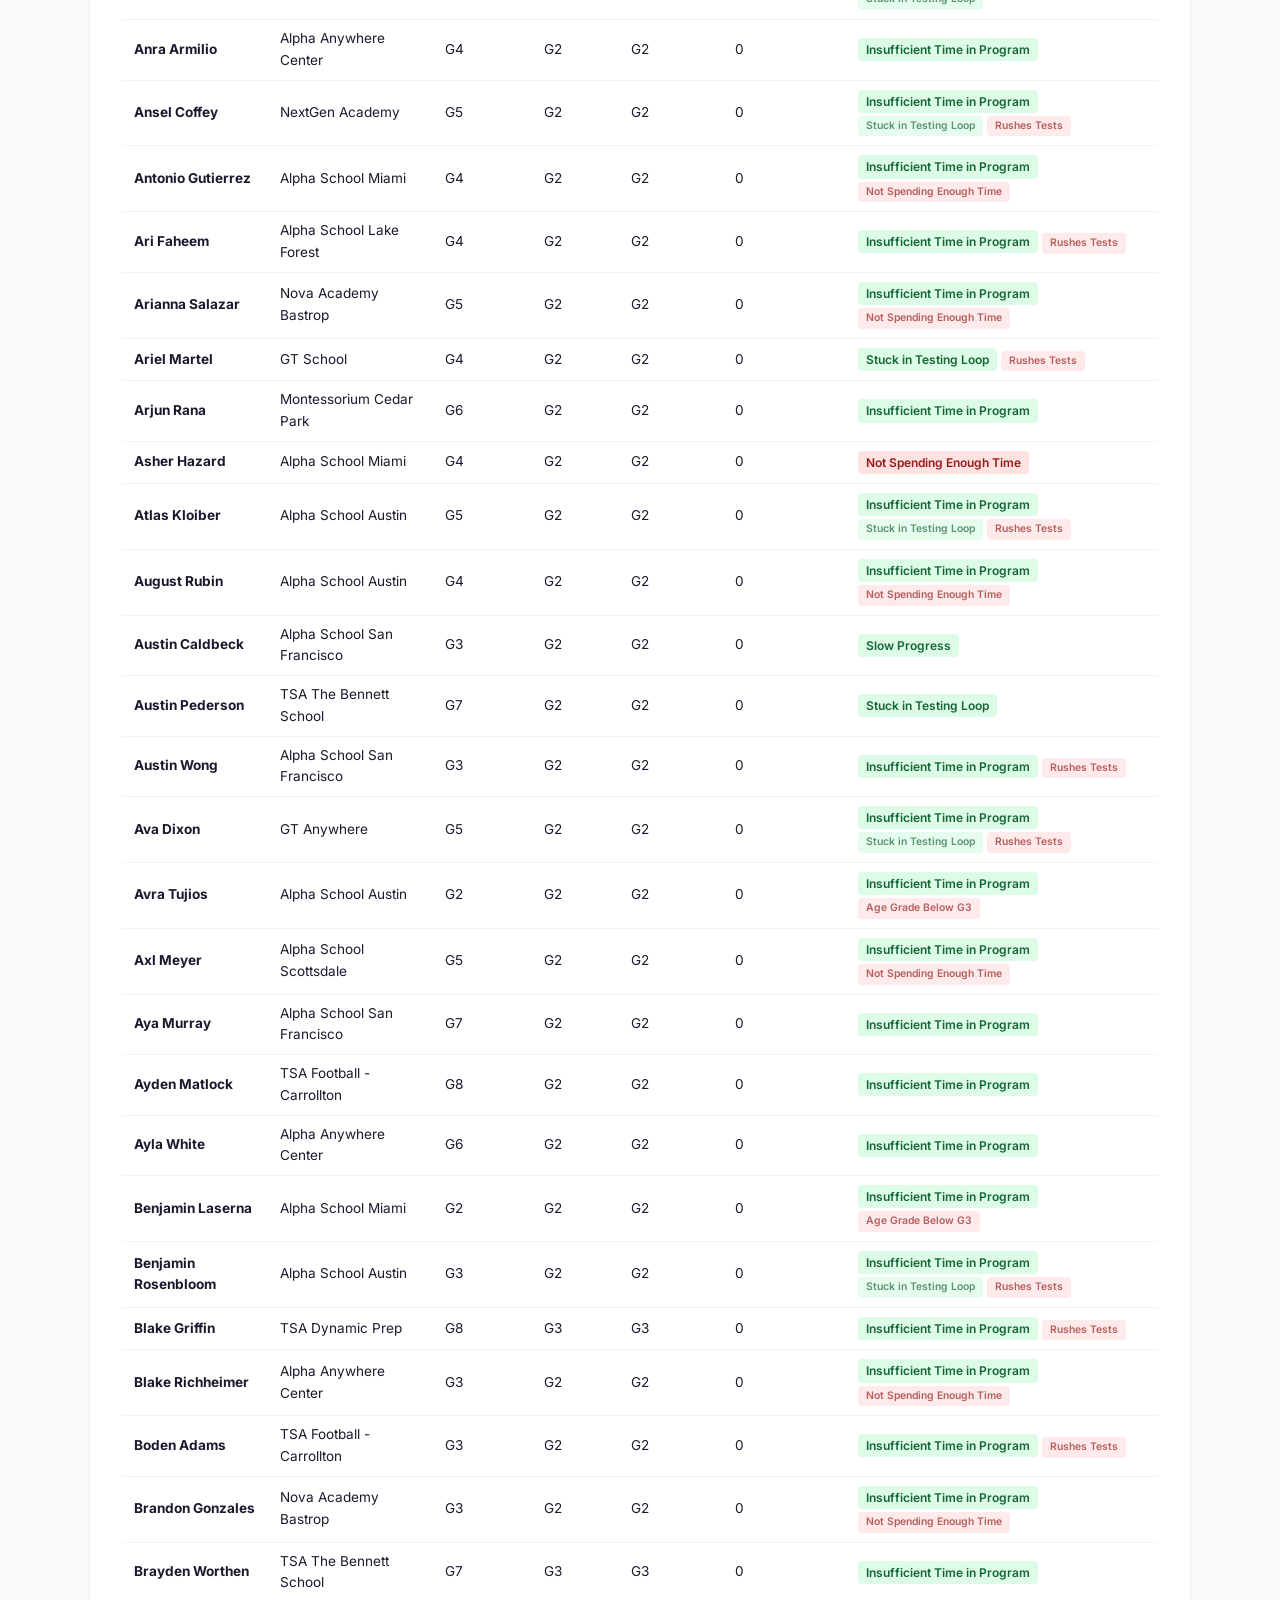
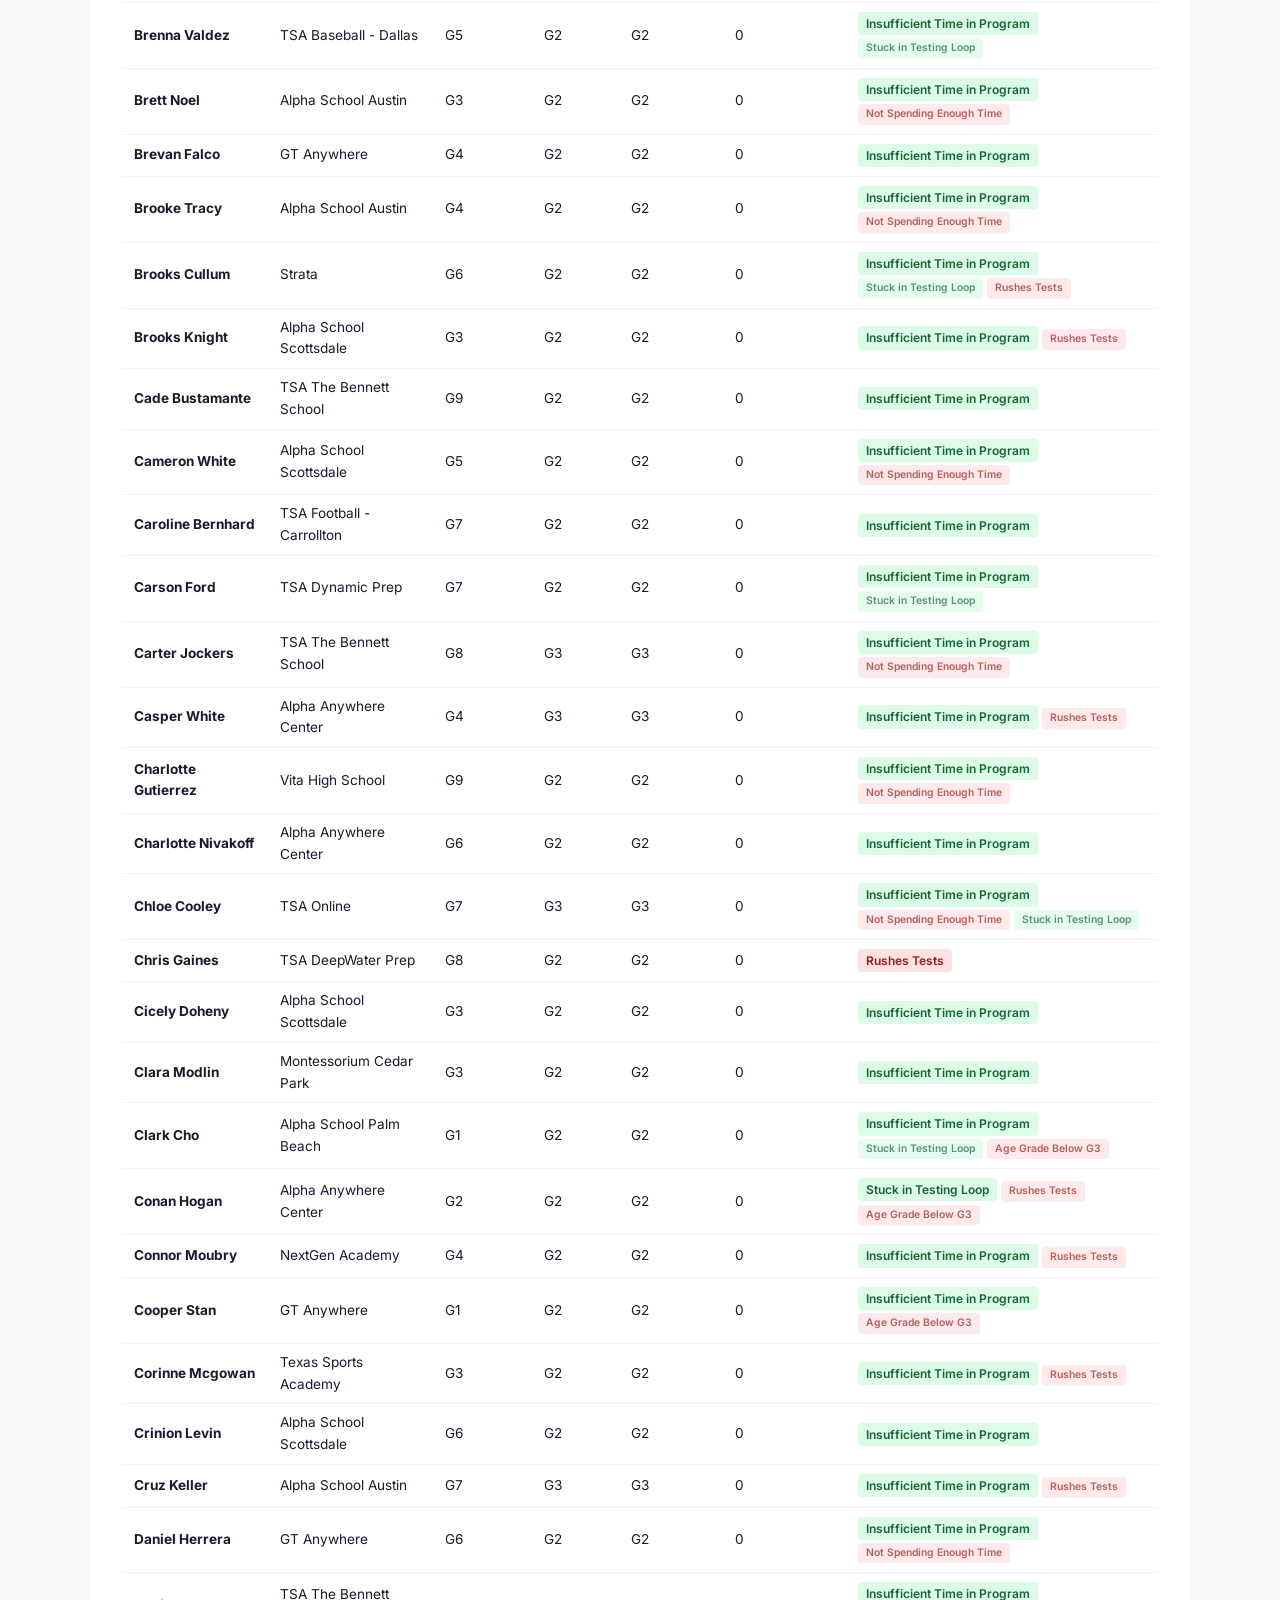
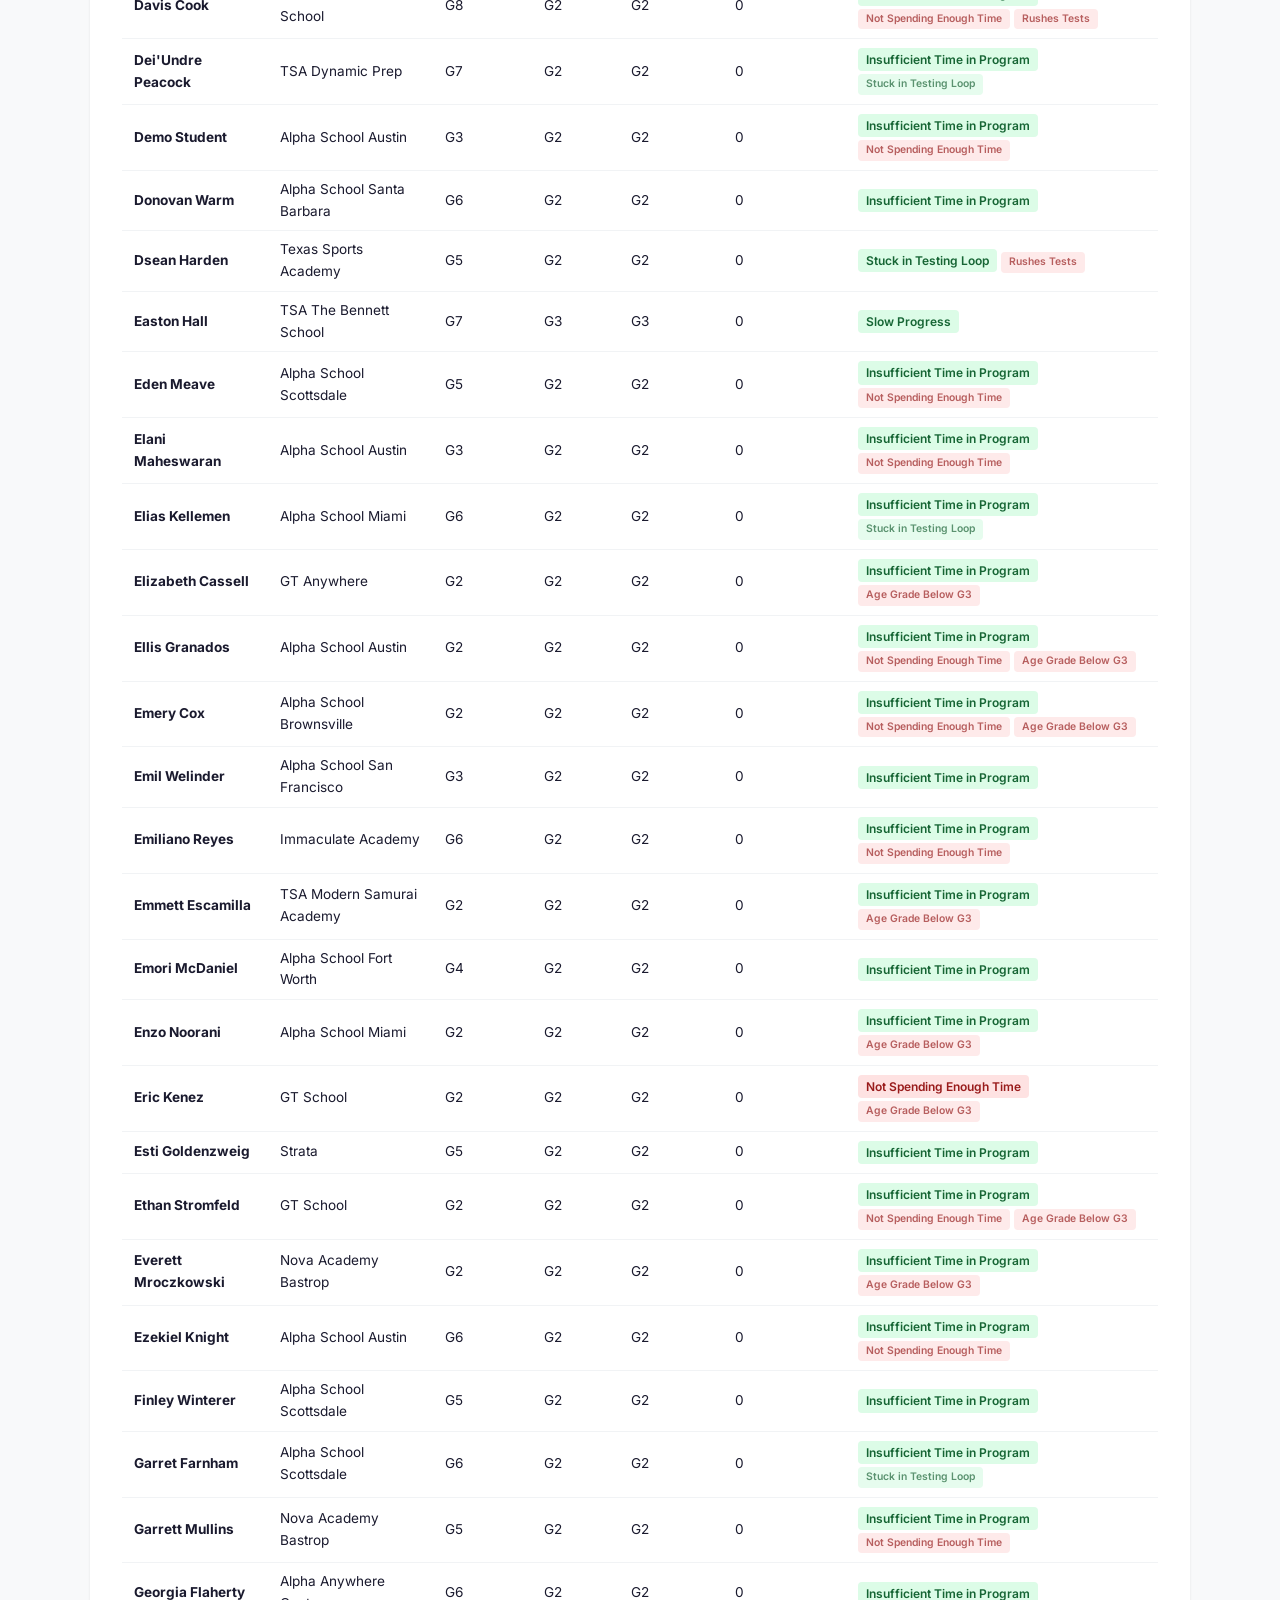
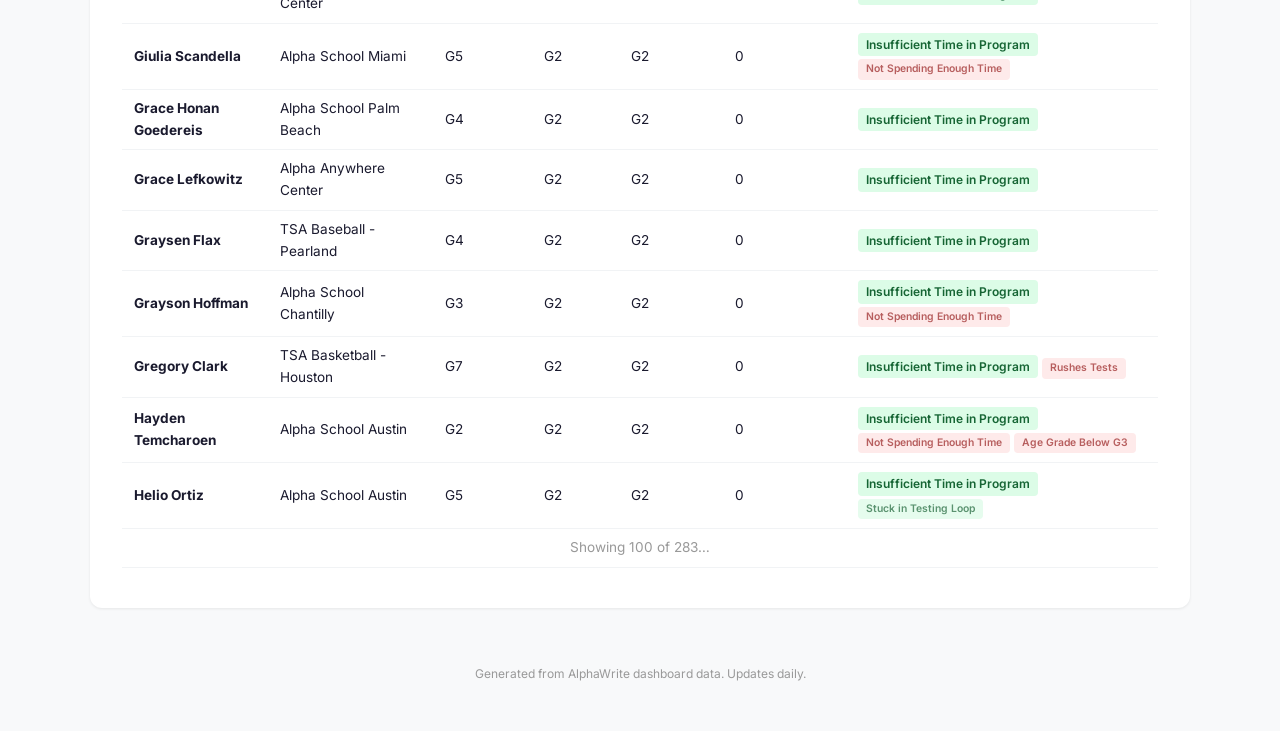
==== commit d76e4bbb: "Round 3: expand to all cohorts, merge categories, remove Top Performers, fix labels, simplify fixabi" ====
--- a/hoa-progress-v2.html
+++ b/hoa-progress-v2.html
@@ -233,12 +233,6 @@
             </div>
         </div>
 
-        <!-- Success highlights -->
-        <div class="section-card" style="margin-top:1rem;">
-            <h3 style="margin-top:0;cursor:pointer;" onclick="var d=document.getElementById('success-list');d.style.display=d.style.display==='none'?'block':'none';">Top Performers (click to expand)</h3>
-            <div id="success-list" style="display:none;"></div>
-        </div>
-
         <!-- Executive Action Summary -->
         <div class="section-card" style="border-left:4px solid #3b82f6;margin-top:1.5rem;" id="exec-summary">
             <h3 style="margin-top:0;color:#1d4ed8;">Action Summary</h3>
@@ -253,9 +247,9 @@
         </div>
 
         <!-- Section 3: Why not (for students with enough time) -->
-        <h2>Students Who Had Time But Did Not Reach 2 Grades</h2>
+        <h2>Students Who Did Not Reach 2 Grades</h2>
         <div class="section-card">
-            <p style="font-size:0.8rem;color:#666;margin-bottom:0.75rem;">Focused on S1/S2 students (224 total, had 5-10 months) who did not reach the target. Newer cohorts are excluded since they have not had enough time.</p>
+            <p style="font-size:0.8rem;color:#666;margin-bottom:0.75rem;">All students across all cohorts who have not yet reached the 2-grade target, classified by their primary barrier to progress.</p>
             <div style="padding:0.75rem;background:#eff6ff;border-radius:6px;border-left:3px solid #3b82f6;margin-bottom:1rem;font-size:0.85rem;">
                 <strong>Two layers of analysis:</strong><br>
                 <strong>1. Skill gaps (universal):</strong> All 53 below-target students show specific skill deficiencies on standardized tests. These are detailed in the <em>Persistent Skill Gaps</em> section below.<br>
@@ -306,7 +300,7 @@
         </div>
 
         <!-- Section 8: Student List -->
-        <h2 id="student-list-heading">Student List: Below Target (S1/S2 Cohort)</h2>
+        <h2 id="student-list-heading">Student List: Below Target</h2>
         <div class="section-card" style="overflow-x:auto;">
             <p style="font-size:0.8rem;color:#666;margin-bottom:1rem;">Click any student row to expand their full diagnosis including test skill gaps, AlphaWrite vs test context analysis, and recommended focus areas.</p>
             <div style="margin-bottom:1rem;display:flex;gap:1rem;align-items:center;flex-wrap:wrap;">
@@ -341,60 +335,53 @@
 
     <script>
     const REASON_META = {
-        'Chronically Inactive': {
-            desc: 'No writing activity for 14+ school days since their last active date.',
+        'Not Spending Enough Time': {
+            desc: 'Daily practice volume is below target, including students who are inactive or practicing inconsistently. AlphaWrite works when used at the expected pace.',
             fixable: 'no',
-            fixLabel: 'Not fixable by AlphaWrite',
-            action: 'Engagement/ops intervention needed. AlphaWrite cannot teach students who are not logging in.',
-            color: '#dc2626',
-        },
-        'Not Spending Enough Time': {
-            desc: 'Lifetime XP/day is below target (S1: 25 XP/day, S2+: 12.5 XP/day). These students are partially engaged but not consistently hitting the volume needed for 2 grades/year.',
-            fixable: 'ops',
-            fixLabel: 'Requires campus ops intervention',
-            action: 'Campus team to ensure student completes daily Writing practice at expected volume. These students need more consistency in daily practice.',
+            fixLabel: 'No',
+            action: 'Campus team to ensure student completes daily Writing practice. AlphaWrite cannot teach students who are not logging in or practicing enough.',
             color: '#f97316',
         },
         'Stuck in Testing Loop': {
             desc: '3+ failed end-of-course tests at the same grade level.',
             fixable: 'yes',
-            fixLabel: 'Yes — targeted remediation',
-            action: 'Deep Dive analysis identifies skill gaps; assign targeted KG activities before retesting.',
+            fixLabel: 'Yes',
+            action: 'Deep Dive analysis identifies skill gaps; assign targeted KG activities before retesting. Student should also be supported with coaching calls.',
             color: '#8b5cf6',
         },
         'Insufficient Time in Program': {
-            desc: 'S4/S5 student who has not had enough calendar time to reach 2 grades.',
+            desc: 'Student enrolled in S3, S4, or S5 and has not had enough calendar time to reach 2 grades yet.',
             fixable: 'yes',
-            fixLabel: 'Yes — on pace',
-            action: 'Needs more calendar time in the program.',
+            fixLabel: 'Yes',
+            action: 'Continue current instruction. These students need more time in the program.',
             color: '#06b6d4',
+        },
+        'Rushes Tests': {
+            desc: '2+ tests taken too quickly (below time threshold for grade level). Rushing leads to avoidable failures.',
+            fixable: 'no',
+            fixLabel: 'No',
+            action: 'Academics team to coach student on test-taking strategies and pacing.',
+            color: '#f43f5e',
         },
         'Age Grade Below G3': {
             desc: 'Student is in Grade 2 or below. AlphaWrite is designed for Grade 3+. Struggles likely due to insufficient typing/transcription skills for their age.',
             fixable: 'no',
-            fixLabel: 'Not addressable by AlphaWrite',
-            action: 'Student needs foundational typing and reading skills before AlphaWrite instruction is effective. Age-appropriate intervention needed.',
+            fixLabel: 'No',
+            action: 'Student needs foundational typing and reading skills before AlphaWrite instruction is effective.',
             color: '#7c3aed',
         },
-        'Progressing (no specific barrier identified)': {
-            desc: 'Active and practicing at adequate volume with no identifiable operational barrier. Progress slower than expected for time in program.',
-            fixable: 'ops',
-            fixLabel: 'Needs investigation',
-            action: 'Review with campus director. Student is practicing but not advancing as expected. May need course placement review or academic check-in.',
+        'Slow Progress': {
+            desc: 'Active and practicing at adequate volume but advancing more slowly than expected.',
+            fixable: 'yes',
+            fixLabel: 'Yes',
+            action: 'Continue AlphaWrite instruction. May benefit from academic check-in to assess course placement.',
             color: '#6b7280',
-        },
-        'Rushes Tests': {
-            desc: '2+ tests taken too quickly (below time threshold for grade level). Rushing leads to avoidable failures.',
-            fixable: 'coaching',
-            fixLabel: 'Requires academic coaching',
-            action: 'Academics team to coach student on test-taking strategies and pacing.',
-            color: '#f43f5e',
         },
         'On Track (may reach 2)': {
             desc: 'Already mastered 1 grade and progressing — may still hit 2 by year end.',
             fixable: 'yes',
-            fixLabel: 'Yes — on pace',
-            action: 'Continue current trajectory. 4 weeks remain in the school year.',
+            fixLabel: 'Yes',
+            action: 'Continue current trajectory. 2 weeks remain in the school year.',
             color: '#22c55e',
         },
     };
@@ -409,21 +396,16 @@
         const startSession = s.start_session || '';
         const daysInactive = inactivity.days_inactive || 0;
         const neverStarted = inactivity.never_active_this_session || false;
-
-        // Chronic inactivity
-        if (neverStarted || daysInactive >= 14) {
-            tags.push('Chronically Inactive');
-        }
-
-        // Time in program (for S4/S5 students)
-        if (startSession === 'S4' || startSession === 'S5') {
-            tags.push('Insufficient Time in Program');
-        }
-
-        // Not spending enough time
         const avgXpDay = xp.avg_xp_per_day_lifetime;
         const xpThreshold = (startSession === 'S1') ? 25 : 12.5;
-        if (avgXpDay !== undefined && avgXpDay < xpThreshold && !(neverStarted || daysInactive >= 14)) {
+
+        // Insufficient time in program (S3/S4/S5 students)
+        if (startSession === 'S3' || startSession === 'S4' || startSession === 'S5' || !startSession) {
+            tags.push('Insufficient Time in Program');
+        }
+
+        // Not spending enough time (includes chronically inactive — same root cause)
+        if (neverStarted || daysInactive >= 14 || (avgXpDay !== undefined && avgXpDay < xpThreshold)) {
             tags.push('Not Spending Enough Time');
         }
 
@@ -445,7 +427,7 @@
 
         if (tags.length === 0) {
             if (s.grades_advanced === 1) tags.push('On Track (may reach 2)');
-            else tags.push('Progressing (no specific barrier identified)');
+            else tags.push('Slow Progress');
         }
 
         return tags;
@@ -482,15 +464,14 @@
             const s1Mean = (s1Adv.reduce((a,b)=>a+b,0) / s1Adv.length).toFixed(1);
 
             // S1+S2 combined for context
-            const s12All = students.filter(s => s.start_session === 'S1' || s.start_session === 'S2');
-            const s12AtTarget = s12All.filter(s => (s.grades_advanced||0) >= 2);
-            const s12Pct = Math.round(100 * s12AtTarget.length / s12All.length);
-
+
+            const allAtTarget = students.filter(s => (s.grades_advanced||0) >= 2);
             document.getElementById('hero-grid').innerHTML = `
                 <div class="hero-card">
                     <div class="hero-number green">${s1Pct}%</div>
                     <div class="hero-label">of full-year students hit the 2-grade target</div>
                     <div class="hero-pct" style="color:#16a34a">${s1AtTarget.length} of ${s1Total} full-year students</div>
+                    <div style="font-size:0.75rem;color:#666;margin-top:0.5rem;">All cohorts: ${allAtTarget.length} of ${students.length} students (${Math.round(100*allAtTarget.length/students.length)}%) have reached 2+ grades</div>
                 </div>
                 <div class="hero-card">
                     <div class="hero-number" style="color:#1a1a2e;">${s1Median}</div>
@@ -519,17 +500,6 @@
                 <span style="color:#ef4444">■ 0 grades (${adv0})</span>
             `;
 
-            // Success list - top performers
-            const topPerformers = s1.filter(s => (s.grades_advanced||0) >= 5)
-                .sort((a,b) => (b.grades_advanced||0) - (a.grades_advanced||0));
-            let successHTML = `<p style="font-size:0.8rem;color:#666;margin-bottom:0.5rem;">${s1AtTarget.length} students hit the 2-grade target. ${topPerformers.length} advanced 5+ grades:</p>`;
-            successHTML += '<div style="display:grid;grid-template-columns:1fr 1fr 1fr;gap:0.25rem;font-size:0.8rem;">';
-            topPerformers.slice(0, 30).forEach(s => {
-                successHTML += `<div>${s.name} <span style="color:#16a34a;font-weight:600;">(+${s.grades_advanced})</span></div>`;
-            });
-            if (topPerformers.length > 30) successHTML += `<div style="color:#999;">...and ${topPerformers.length - 30} more</div>`;
-            successHTML += '</div>';
-            document.getElementById('success-list').innerHTML = successHTML;
 
             // Trajectory comparison: where was S1 at the same elapsed time?
             // Cohort tracking
@@ -550,13 +520,14 @@
                 return Math.round((now - start) / (30.44 * 24 * 60 * 60 * 1000));
             }
 
-            let trajHTML = '<table class="summary-table"><thead><tr><th>Cohort</th><th>Time in Program</th><th>Students</th><th>At 2-Grade Target</th><th>Context</th></tr></thead><tbody>';
+            let trajHTML = '<p style="font-size:0.8rem;color:#666;margin-bottom:0.75rem;">S1 (full-year students) reached 88% after ' + monthsElapsed(sessionStarts.S1) + ' months. Newer cohorts have not had a full year yet:</p>';
+            trajHTML += '<table class="summary-table"><thead><tr><th>Cohort</th><th>Time in Program</th><th>Students</th><th>At 2-Grade Target</th></tr></thead><tbody>';
             const totalEnrolled = cohortOrder.reduce((sum, k) => sum + (cohortNow[k]?.total || 0), 0);
             ['S2','S3','S4','S5'].forEach(sn => {
                 const d = cohortNow[sn];
                 if (!d) return;
                 const months = monthsElapsed(sessionStarts[sn]);
-                trajHTML += `<tr><td><strong>${sn}</strong></td><td>${months} months</td><td>${d.total}</td><td><strong>${d.pct}%</strong> (${d.atTarget})</td><td style="font-size:0.75rem;color:#666;">S1 reached 88% after ${monthsElapsed(sessionStarts.S1)} months</td></tr>`;
+                trajHTML += `<tr><td><strong>${sn}</strong></td><td>${months} months</td><td>${d.total}</td><td><strong>${d.pct}%</strong> (${d.atTarget} of ${d.total})</td></tr>`;
             });
             trajHTML += '</tbody></table>';
             // Compute partner campus % per cohort
@@ -573,11 +544,7 @@
             trajHTML += '</div>';
             document.getElementById('trajectory-section').innerHTML = trajHTML;
 
-            // Focus "Why Not" on S1/S2 students only (those with enough time)
-            const s12 = students.filter(s => s.start_session === 'S1' || s.start_session === 'S2');
-            const s12Below = s12.filter(s => (s.grades_advanced || 0) < 2);
-
-            // Multi-tag classification for all below-target students
+            // All below-target students across all cohorts
             const allBelow = students.filter(s => (s.grades_advanced || 0) < 2);
             allBelow.forEach(s => {
                 s._tags = tagStudent(s);
@@ -586,7 +553,7 @@
 
             // Count PRIMARY reasons for S1/S2 below-target (mutually exclusive — one per student)
             const primaryCounts = {};
-            s12Below.forEach(s => {
+            allBelow.forEach(s => {
                 s._tags = tagStudent(s);
                 s._reason = s._tags[0];
                 primaryCounts[s._reason] = (primaryCounts[s._reason] || 0) + 1;
@@ -603,7 +570,7 @@
             let legendHTML = '';
 
             sortedReasons.forEach(([reason, count]) => {
-                const pct = count / s12Below.length;
+                const pct = count / allBelow.length;
                 const dash = pct * circumference;
                 const color = REASON_META[reason]?.color || '#999';
                 svgPaths += `<circle cx="${cx}" cy="${cy}" r="${radius}" fill="none" stroke="${color}" stroke-width="24" stroke-dasharray="${dash} ${circumference - dash}" stroke-dashoffset="${-offset}" transform="rotate(-90 ${cx} ${cy})"/>`;
@@ -611,42 +578,34 @@
                 legendHTML += `<div class="legend-item"><div class="legend-dot" style="background:${color}"></div><span><strong>${count}</strong> ${reason}</span></div>`;
             });
 
-            donutContainer.innerHTML = `<svg viewBox="0 0 160 160">${svgPaths}</svg><div class="donut-center"><div class="pct">${s12Below.length}</div><div class="label">below target</div></div>`;
+            donutContainer.innerHTML = `<svg viewBox="0 0 160 160">${svgPaths}</svg><div class="donut-center"><div class="pct">${allBelow.length}</div><div class="label">below target</div></div>`;
             donutLegend.innerHTML = legendHTML + '<div style="margin-top:0.75rem;font-size:0.7rem;color:#888;font-style:italic;">Each student has one primary barrier (shown here). Many also have secondary issues (e.g., rushing tests) visible in the student detail below.</div>';
 
 
-            // Fixable bar (4 buckets: AlphaWrite, campus ops, academic coaching, not fixable)
-            let fixAW = 0, fixOps = 0, fixCoach = 0, fixNo = 0;
-            s12Below.forEach(s => {
+            // Fixable bar (2 buckets: Yes / No)
+            let fixYes = 0, fixNo = 0;
+            allBelow.forEach(s => {
                 const meta = REASON_META[s._reason] || {};
-                if (meta.fixable === 'yes') fixAW++;
-                else if (meta.fixable === 'ops') fixOps++;
-                else if (meta.fixable === 'coaching') fixCoach++;
+                if (meta.fixable === 'yes') fixYes++;
                 else fixNo++;
             });
             document.getElementById('fixable-bar').innerHTML = `
-                <div class="bar-segment" style="width:${100*fixAW/s12Below.length}%;background:#166534;">${fixAW}</div>
-                <div class="bar-segment" style="width:${100*fixOps/s12Below.length}%;background:#92400e;">${fixOps}</div>
-                <div class="bar-segment" style="width:${100*fixCoach/s12Below.length}%;background:#1e3a5f;">${fixCoach}</div>
-                <div class="bar-segment" style="width:${100*fixNo/s12Below.length}%;background:#991b1b;">${fixNo}</div>
+                <div class="bar-segment" style="width:${100*fixYes/allBelow.length}%;background:#166534;">${fixYes}</div>
+                <div class="bar-segment" style="width:${100*fixNo/allBelow.length}%;background:#991b1b;">${fixNo}</div>
             `;
             document.getElementById('fixable-legend').innerHTML = `
-                <span style="color:#166534">■ AlphaWrite can fix (${fixAW})</span>
-                <span style="color:#92400e">■ Campus ops intervention (${fixOps})</span>
-                <span style="color:#1e3a5f">■ Academic coaching (${fixCoach})</span>
-                <span style="color:#991b1b">■ Not fixable (${fixNo})</span>
+                <span style="color:#166534">■ Yes — AlphaWrite can address (${fixYes})</span>
+                <span style="color:#991b1b">■ No — requires intervention outside AlphaWrite (${fixNo})</span>
             `;
 
             // Fixable table
             document.getElementById('fixable-table-body').innerHTML = sortedReasons.map(([reason, count]) => {
                 const meta = REASON_META[reason] || {};
-                const fixLabels = {yes: 'AlphaWrite', ops: 'Campus Ops', coaching: 'Academic Coaching', no: 'Not Fixable'};
-                const fixColors = {yes: 'badge-green', ops: 'badge-amber', coaching: 'badge-amber', no: 'badge-red'};
-                const badgeClass = fixColors[meta.fixable] || 'badge-amber';
-                const badgeLabel = fixLabels[meta.fixable] || meta.fixable;
+                const badgeClass = meta.fixable === 'yes' ? 'badge-green' : 'badge-red';
+                const badgeLabel = meta.fixable === 'yes' ? 'Yes' : 'No';
                 return `<tr>
                     <td>${reason}</td>
-                    <td><strong>${count}</strong> (${Math.round(100*count/s12Below.length)}%)</td>
+                    <td><strong>${count}</strong> (${Math.round(100*count/allBelow.length)}%)</td>
                     <td><span class="badge ${badgeClass}">${badgeLabel}</span></td>
                     <td>${meta.action || ''}</td>
                 </tr>`;
@@ -666,7 +625,7 @@
                 }
                 return 'Other';
             }
-            const persistentStudents = s12Below.filter(s => s.skill_gap_analysis && s.skill_gap_analysis.test_skill_gaps);
+            const persistentStudents = allBelow.filter(s => s.skill_gap_analysis && s.skill_gap_analysis.test_skill_gaps);
             const skillCounts = {};
             const studentSkillDetails = [];
             persistentStudents.forEach(s => {
@@ -871,8 +830,8 @@
                 reasonFilter.appendChild(opt);
             });
             const campusFilter = document.getElementById('campus-filter');
-            const s12Campuses = [...new Set(s12Below.map(s => s.campus || 'Unknown'))].sort();
-            s12Campuses.forEach(campus => {
+            const allCampuses = [...new Set(allBelow.map(s => s.campus || 'Unknown'))].sort();
+            allCampuses.forEach(campus => {
                 const opt = document.createElement('option');
                 opt.value = campus;
                 opt.textContent = campus;
@@ -971,7 +930,7 @@
                 const search = document.getElementById('student-search').value.toLowerCase();
                 const filter = reasonFilter.value;
                 const campusVal = campusFilter.value;
-                let filtered = s12Below;
+                let filtered = allBelow;
                 if (filter !== 'all') filtered = filtered.filter(s => (s._tags || []).includes(filter));
                 if (campusVal !== 'all') filtered = filtered.filter(s => (s.campus || 'Unknown') === campusVal);
                 if (search) filtered = filtered.filter(s => s.name.toLowerCase().includes(search) || (s.email||'').toLowerCase().includes(search));
@@ -1006,14 +965,14 @@
             renderStudentTable();
 
             // Update headings with counts
-            document.getElementById('student-list-heading').textContent = `Student List: Below Target (S1/S2 Cohort) — ${s12Below.length} students`;
+            document.getElementById('student-list-heading').textContent = `Student List: Below Target — ${allBelow.length} students`;
 
             // Executive action summary (uses primary reason counts — mutually exclusive, sums to 53)
-            const almostThere = s12Below.filter(s => s.grades_advanced === 1).length;
-            const totalRushing = s12Below.filter(s => (s.rushing||{}).is_rusher).length;
+            const almostThere = allBelow.filter(s => s.grades_advanced === 1).length;
+            const totalRushing = allBelow.filter(s => (s.rushing||{}).is_rusher).length;
             document.getElementById('exec-summary-content').innerHTML = `
-                <p style="font-size:0.85rem;margin-bottom:0.75rem;"><strong>Result:</strong> 88% of full-year students hit the 2-grade target (first year of curriculum). ${s12Below.length} students (S1/S2) did not.</p>
-                <p style="font-size:0.83rem;margin-bottom:0.5rem;"><strong>Primary barrier breakdown</strong> (each student counted once, totals to ${s12Below.length}):</p>
+                <p style="font-size:0.85rem;margin-bottom:0.75rem;"><strong>Result:</strong> 88% of full-year students hit the 2-grade target (first year of curriculum). ${allBelow.length} students across all cohorts have not yet reached it.</p>
+                <p style="font-size:0.83rem;margin-bottom:0.5rem;"><strong>Primary barrier breakdown</strong> (each student counted once, totals to ${allBelow.length}):</p>
                 <ul style="font-size:0.83rem;line-height:2;padding-left:1.5rem;">
                     ${sortedReasons.map(([reason, count]) => {
                         const meta = REASON_META[reason] || {};
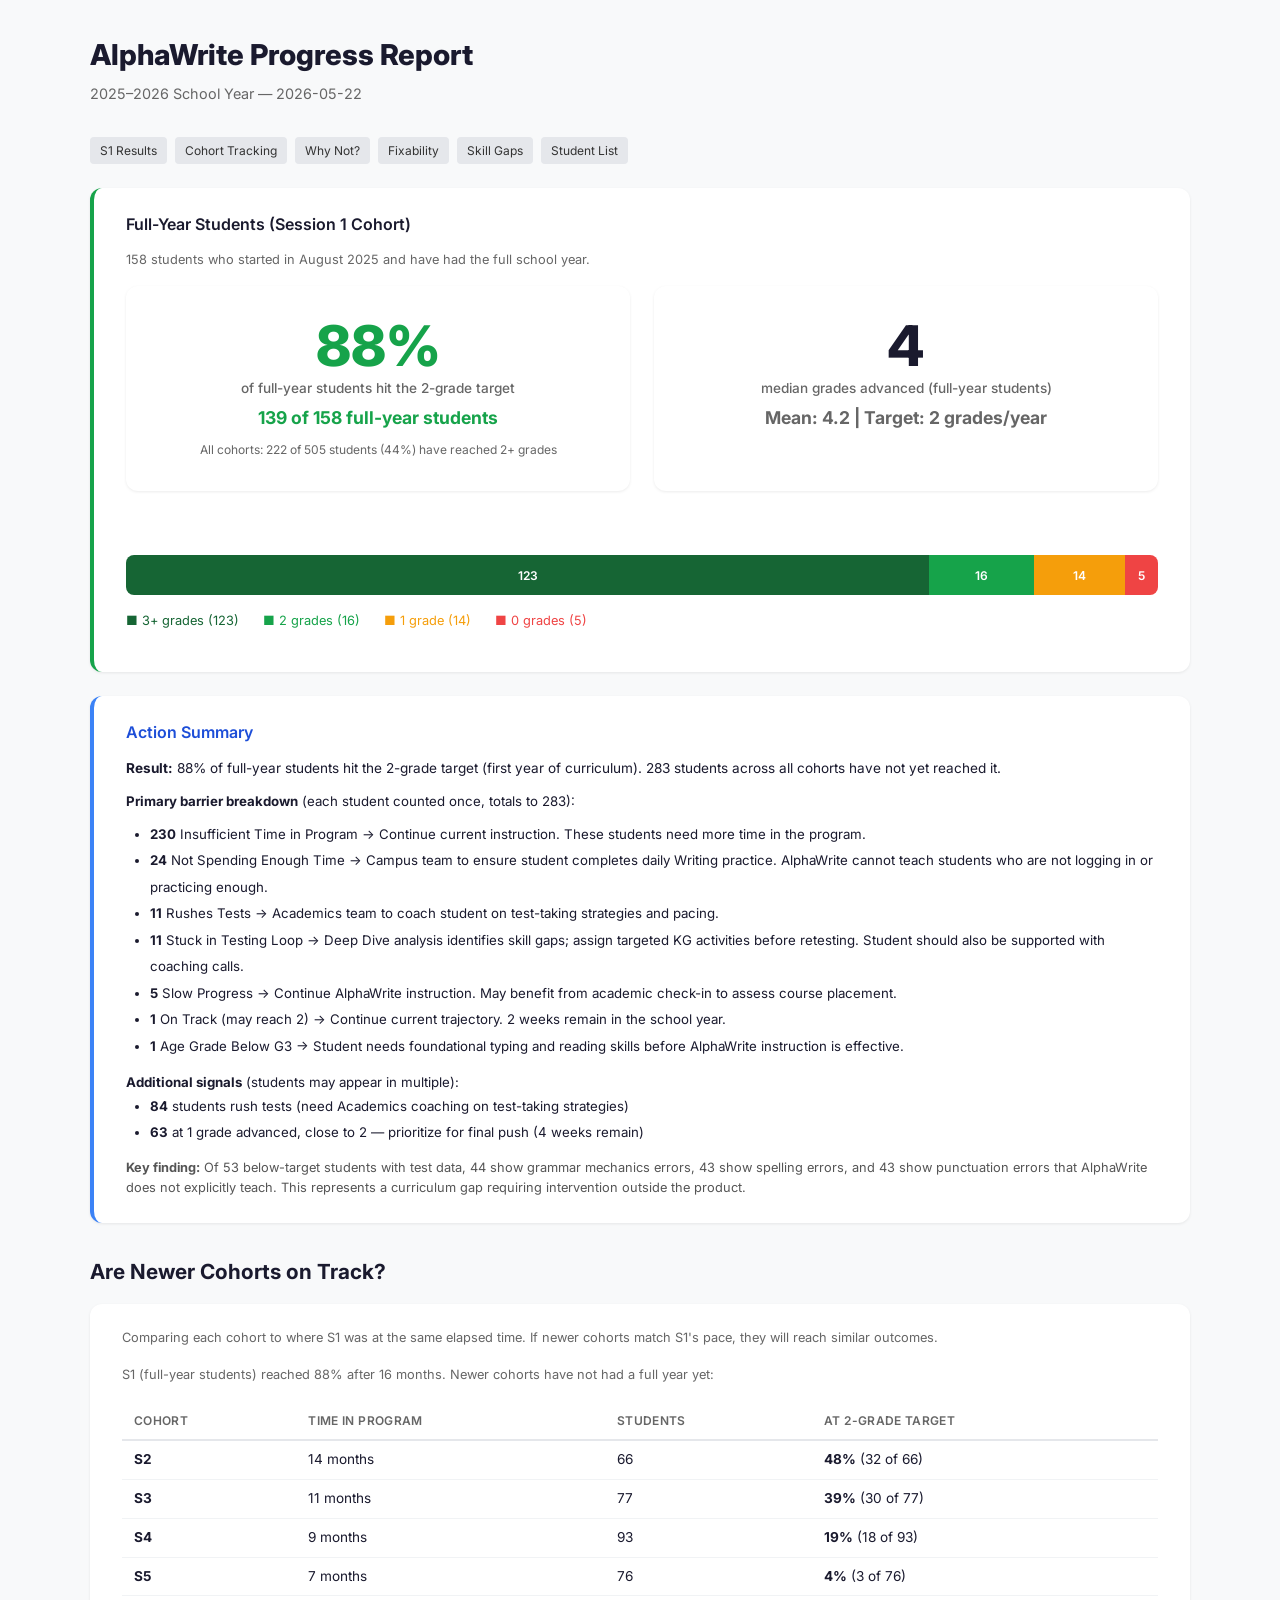
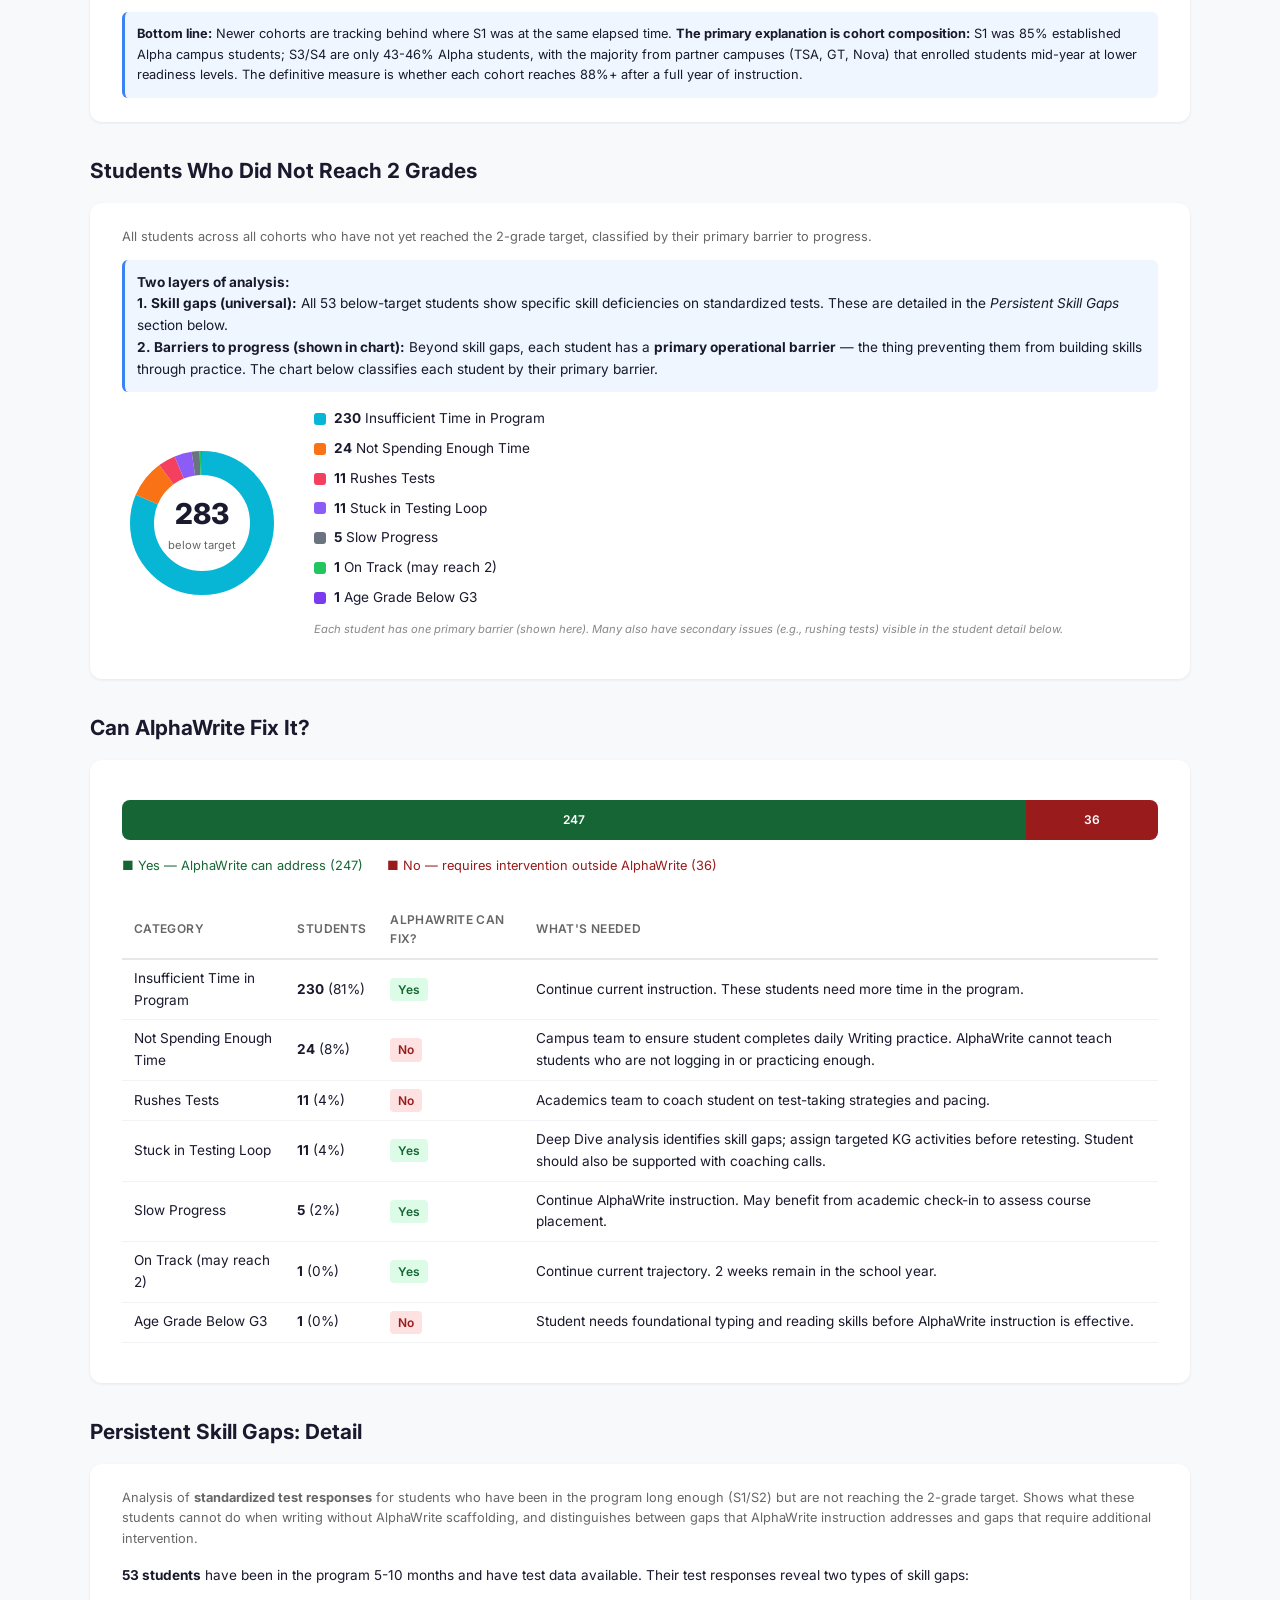
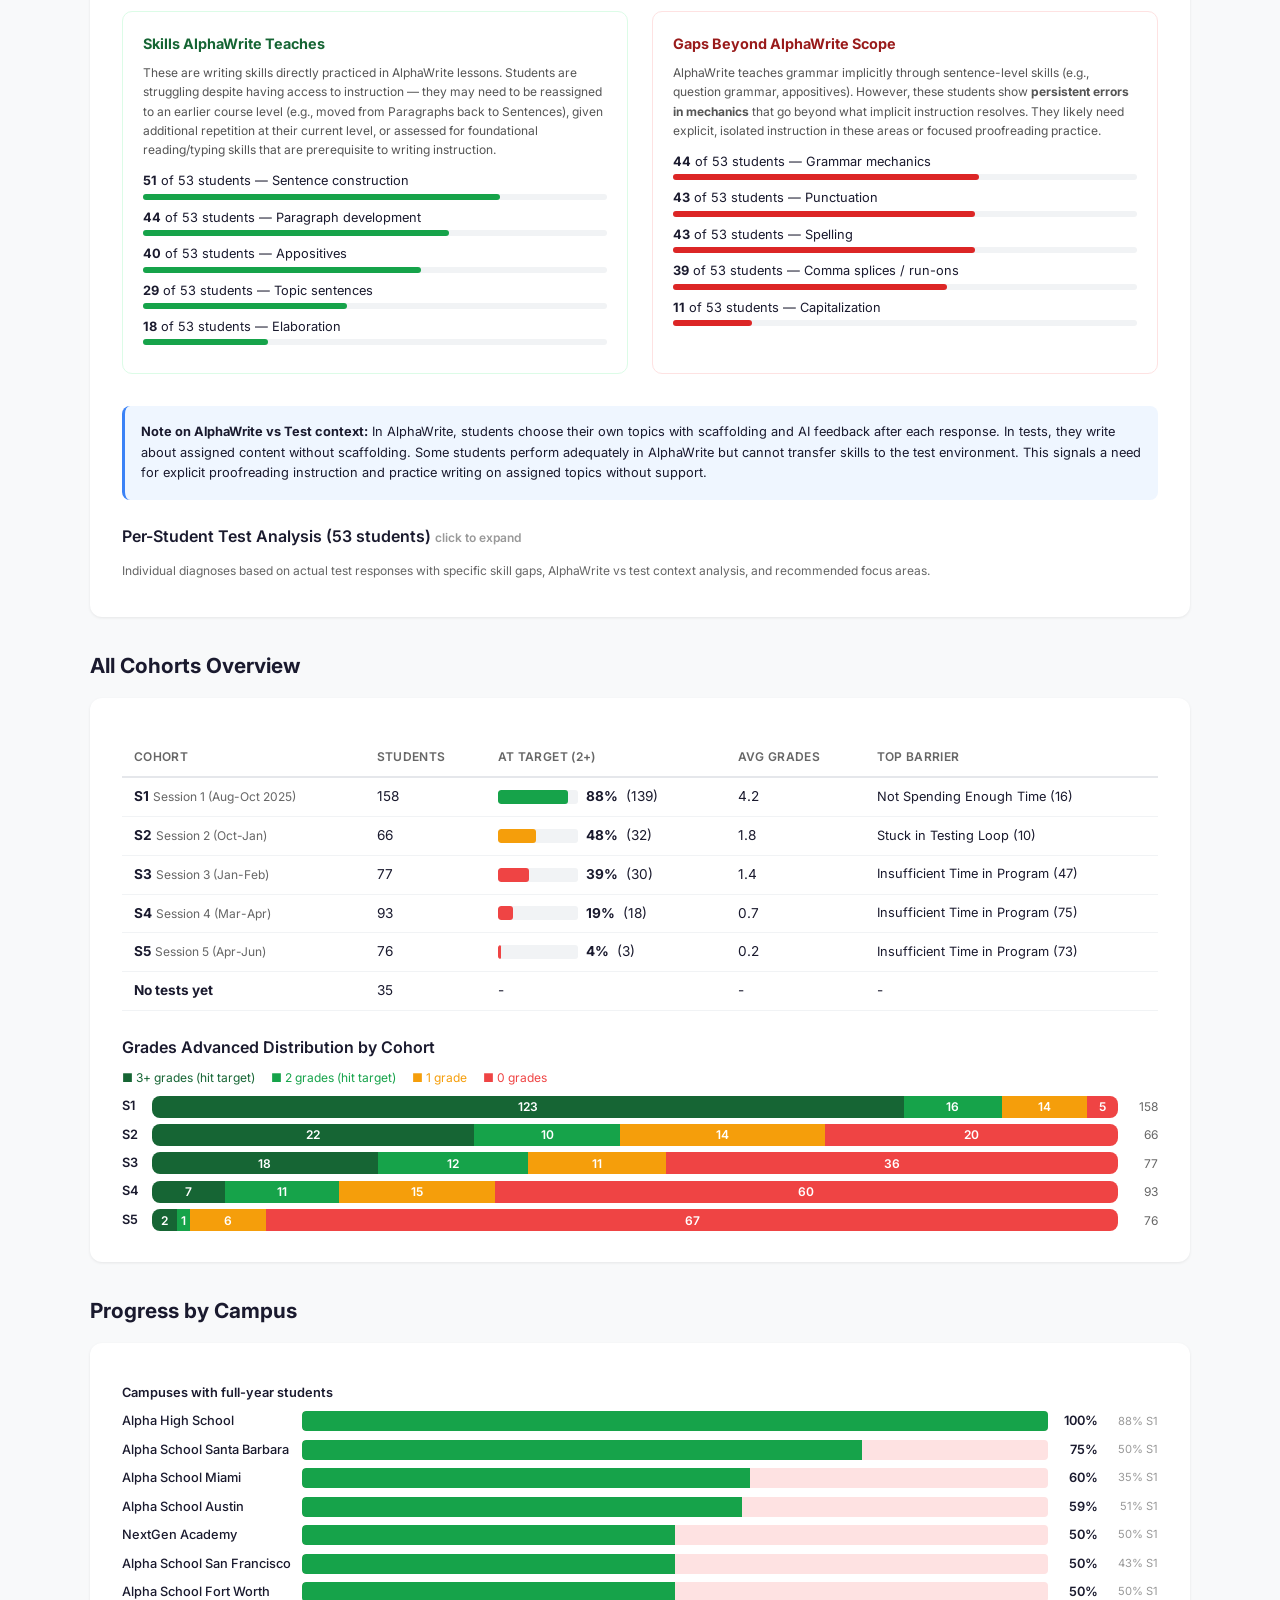
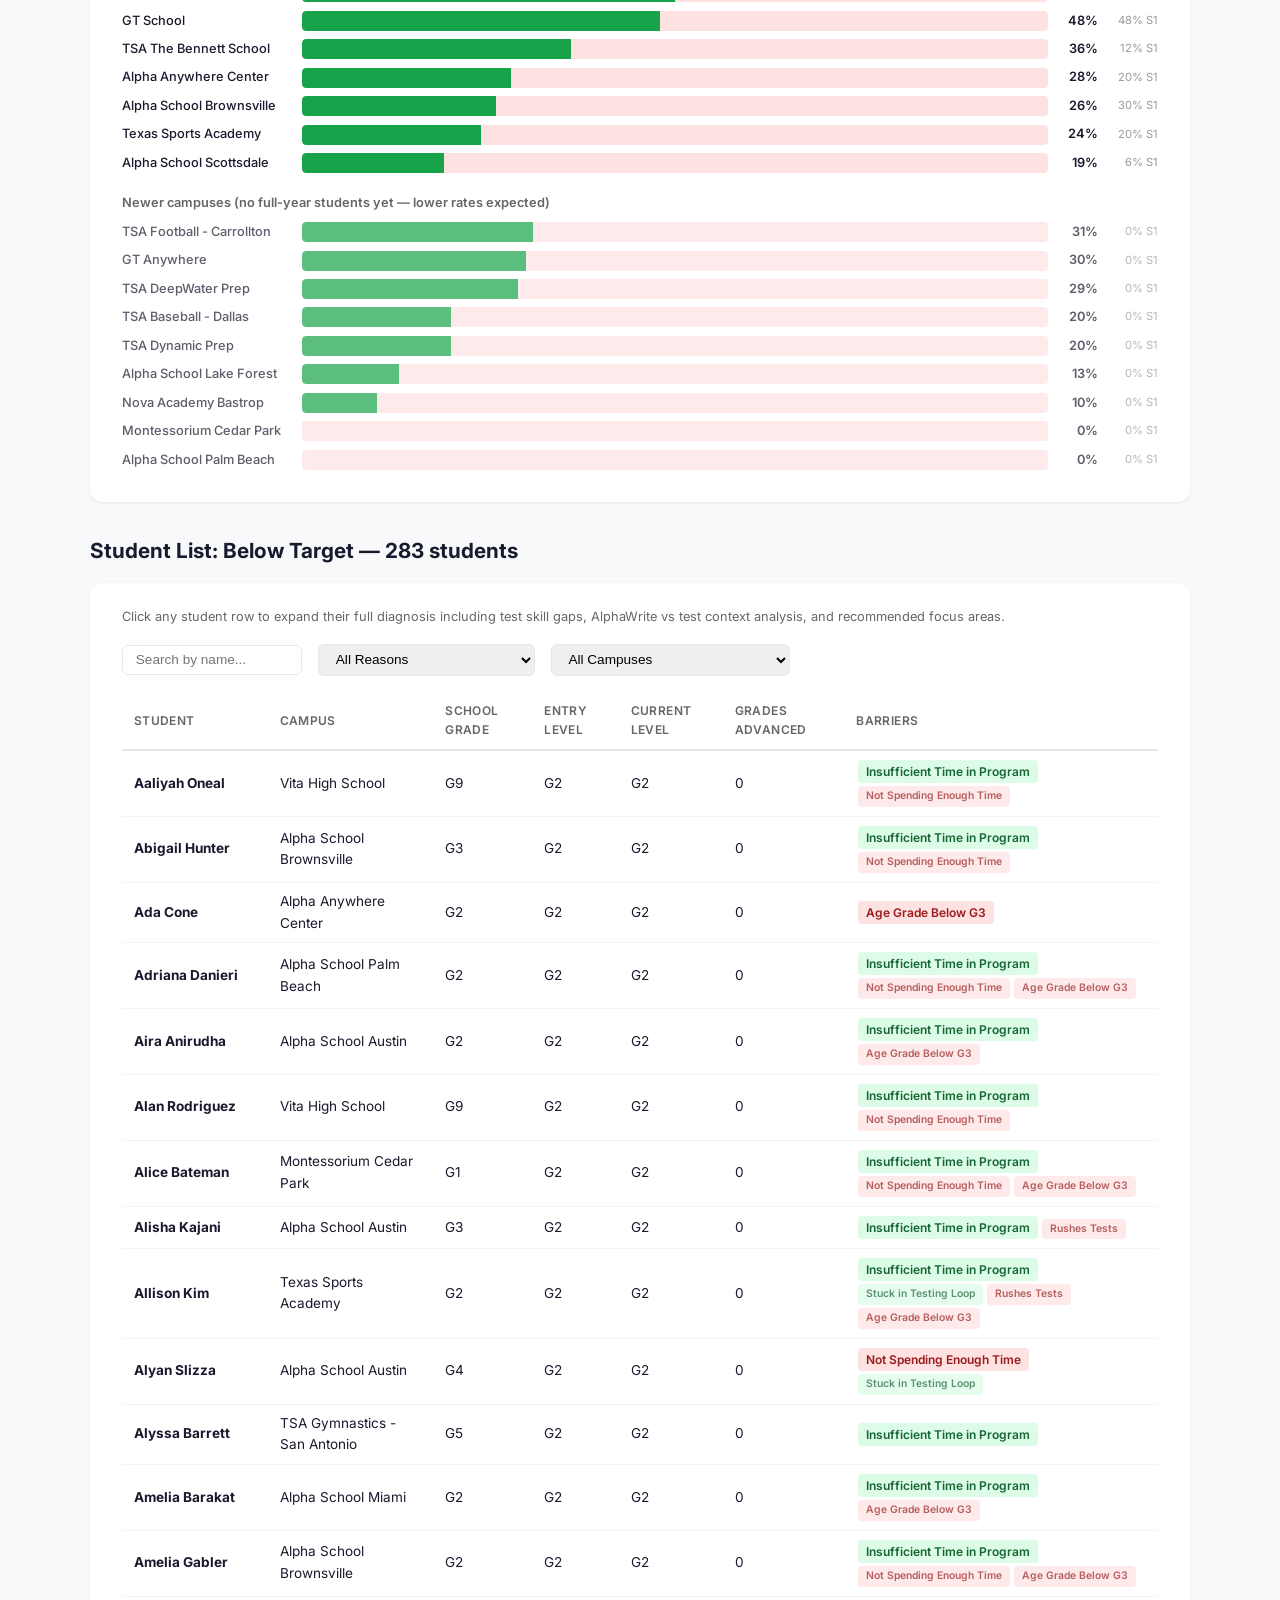
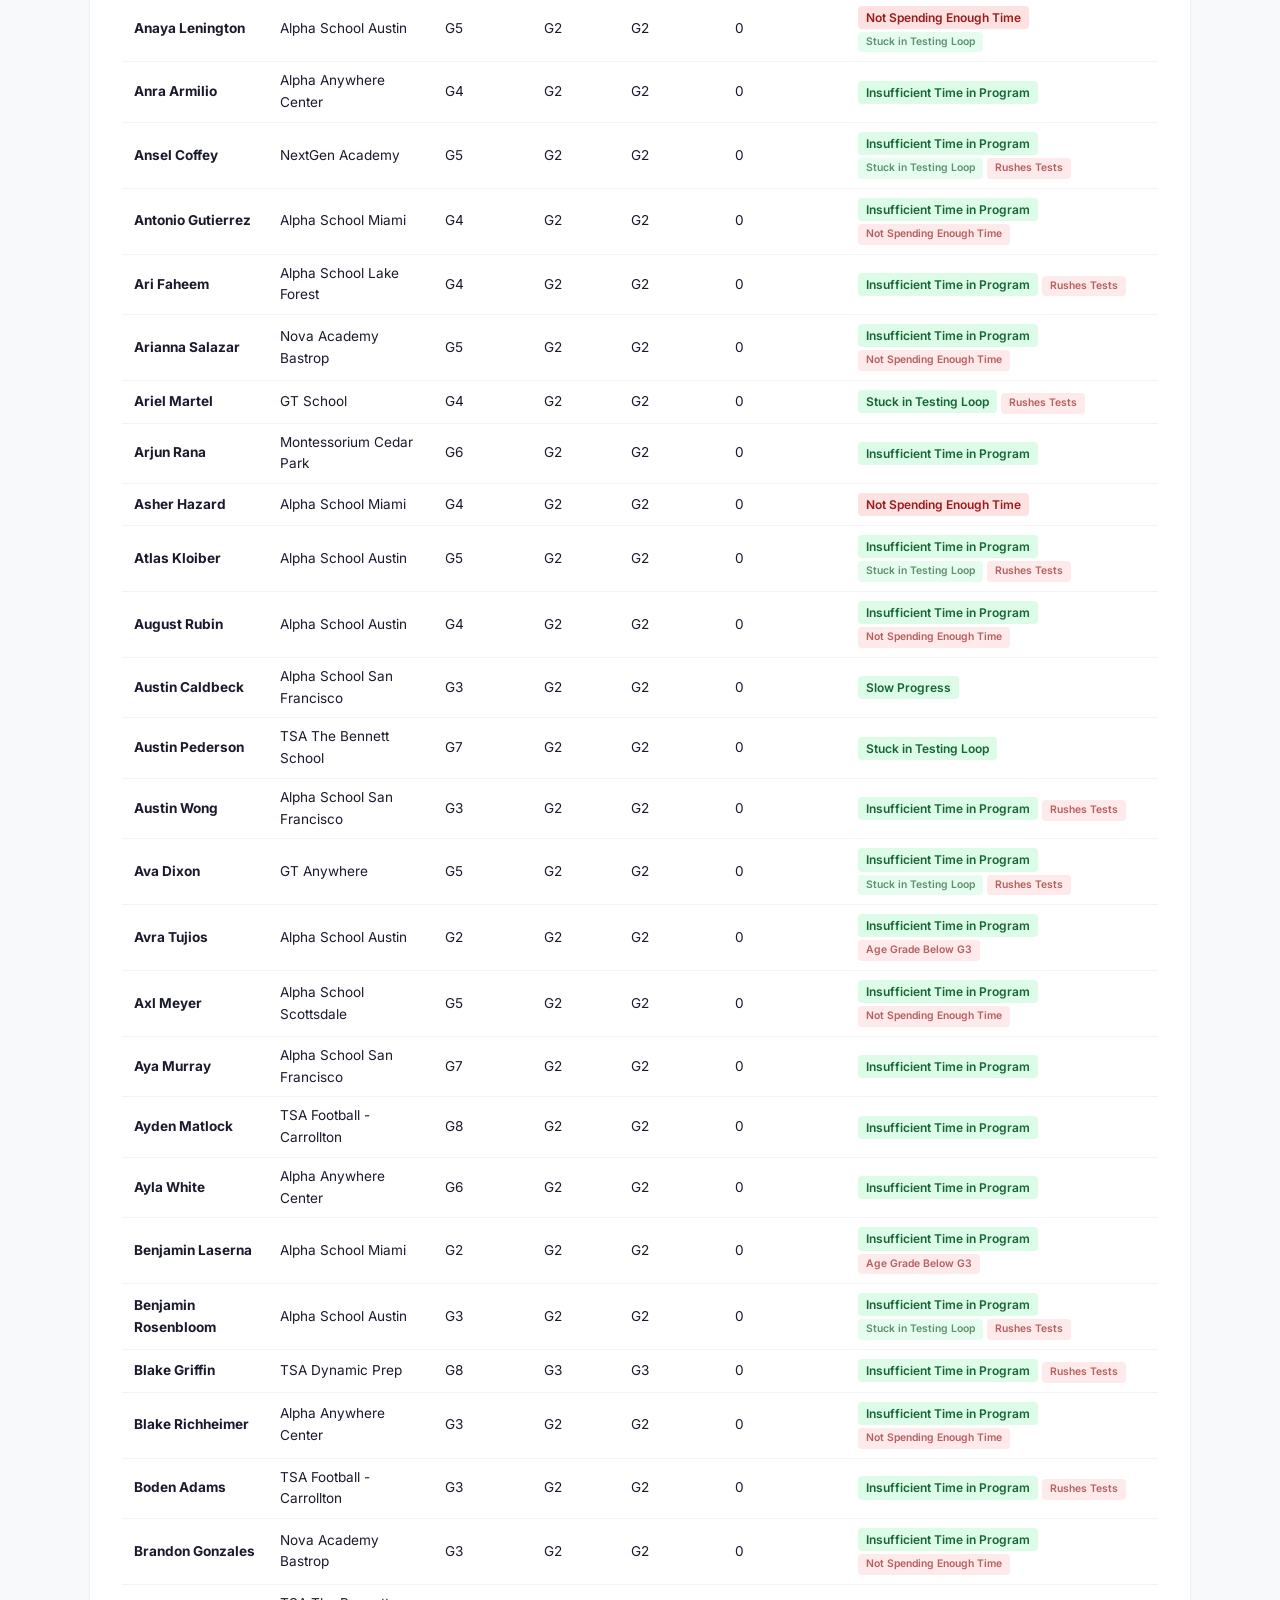
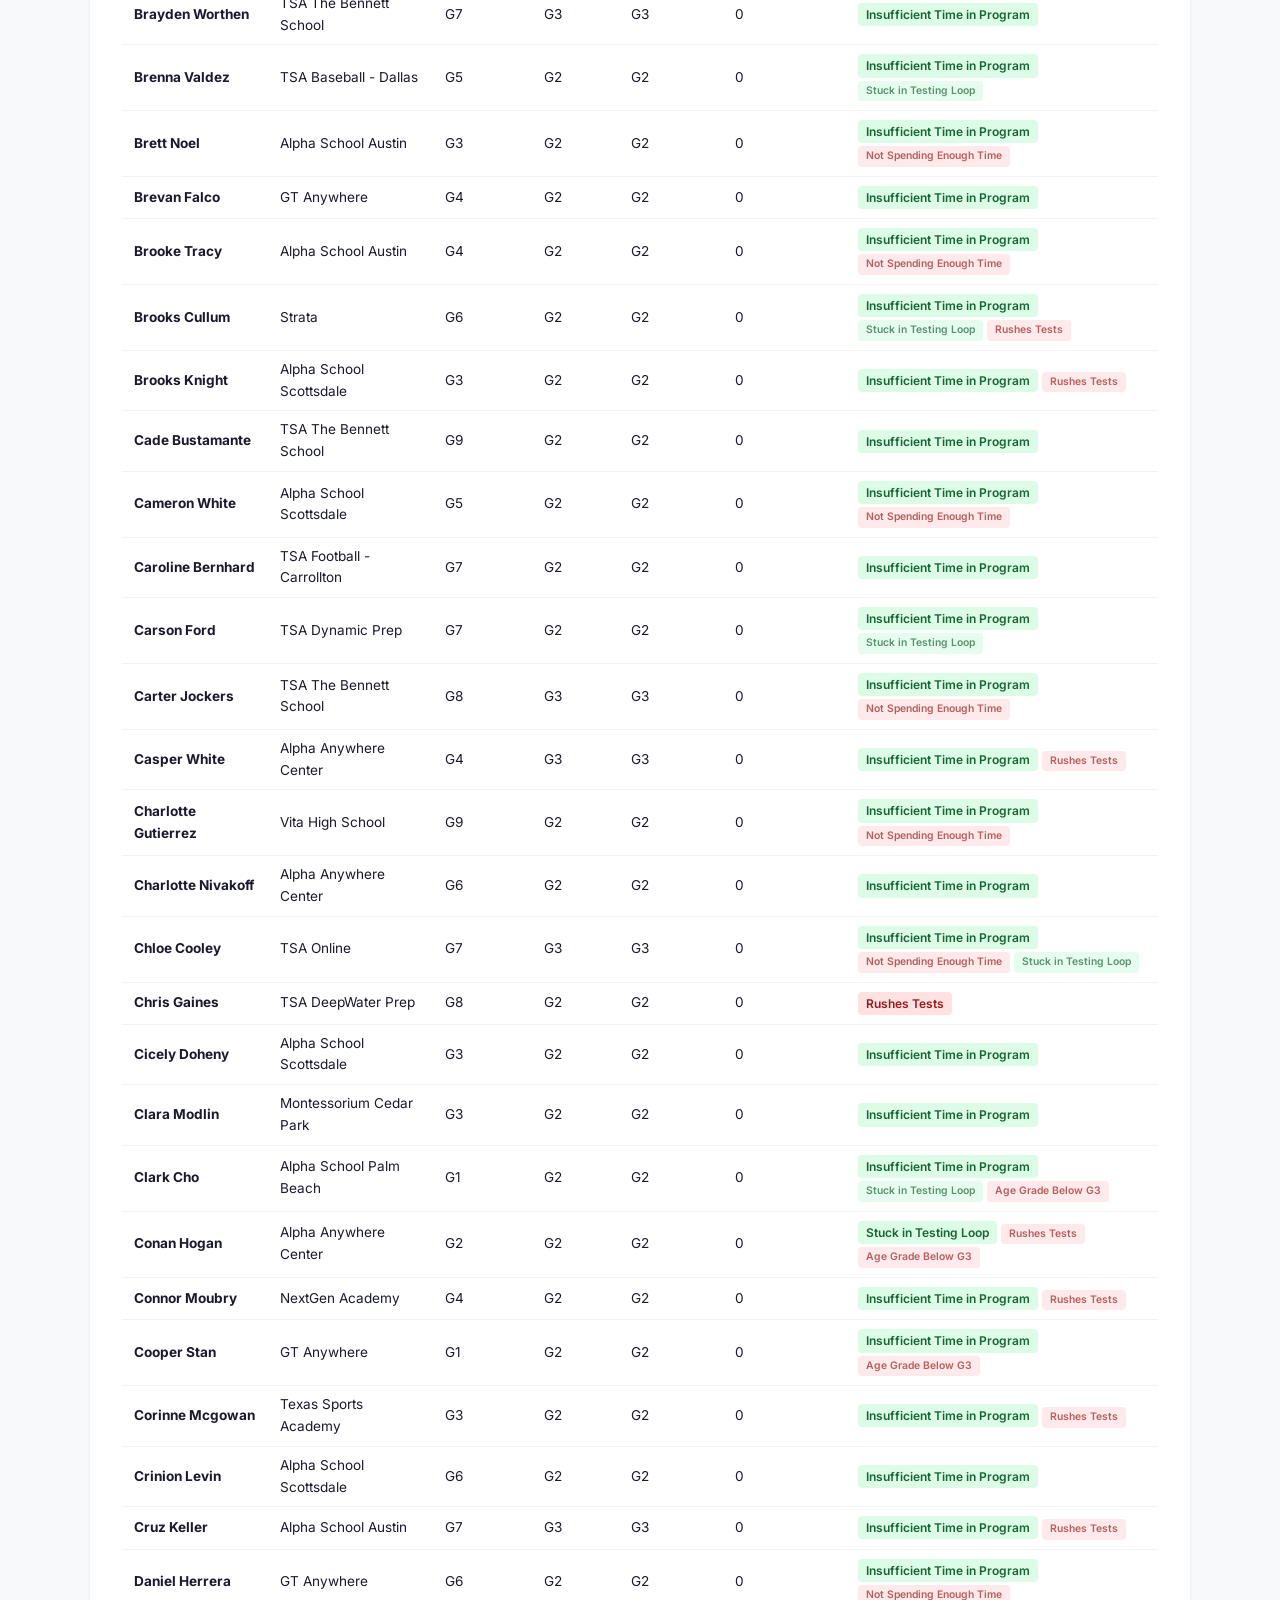
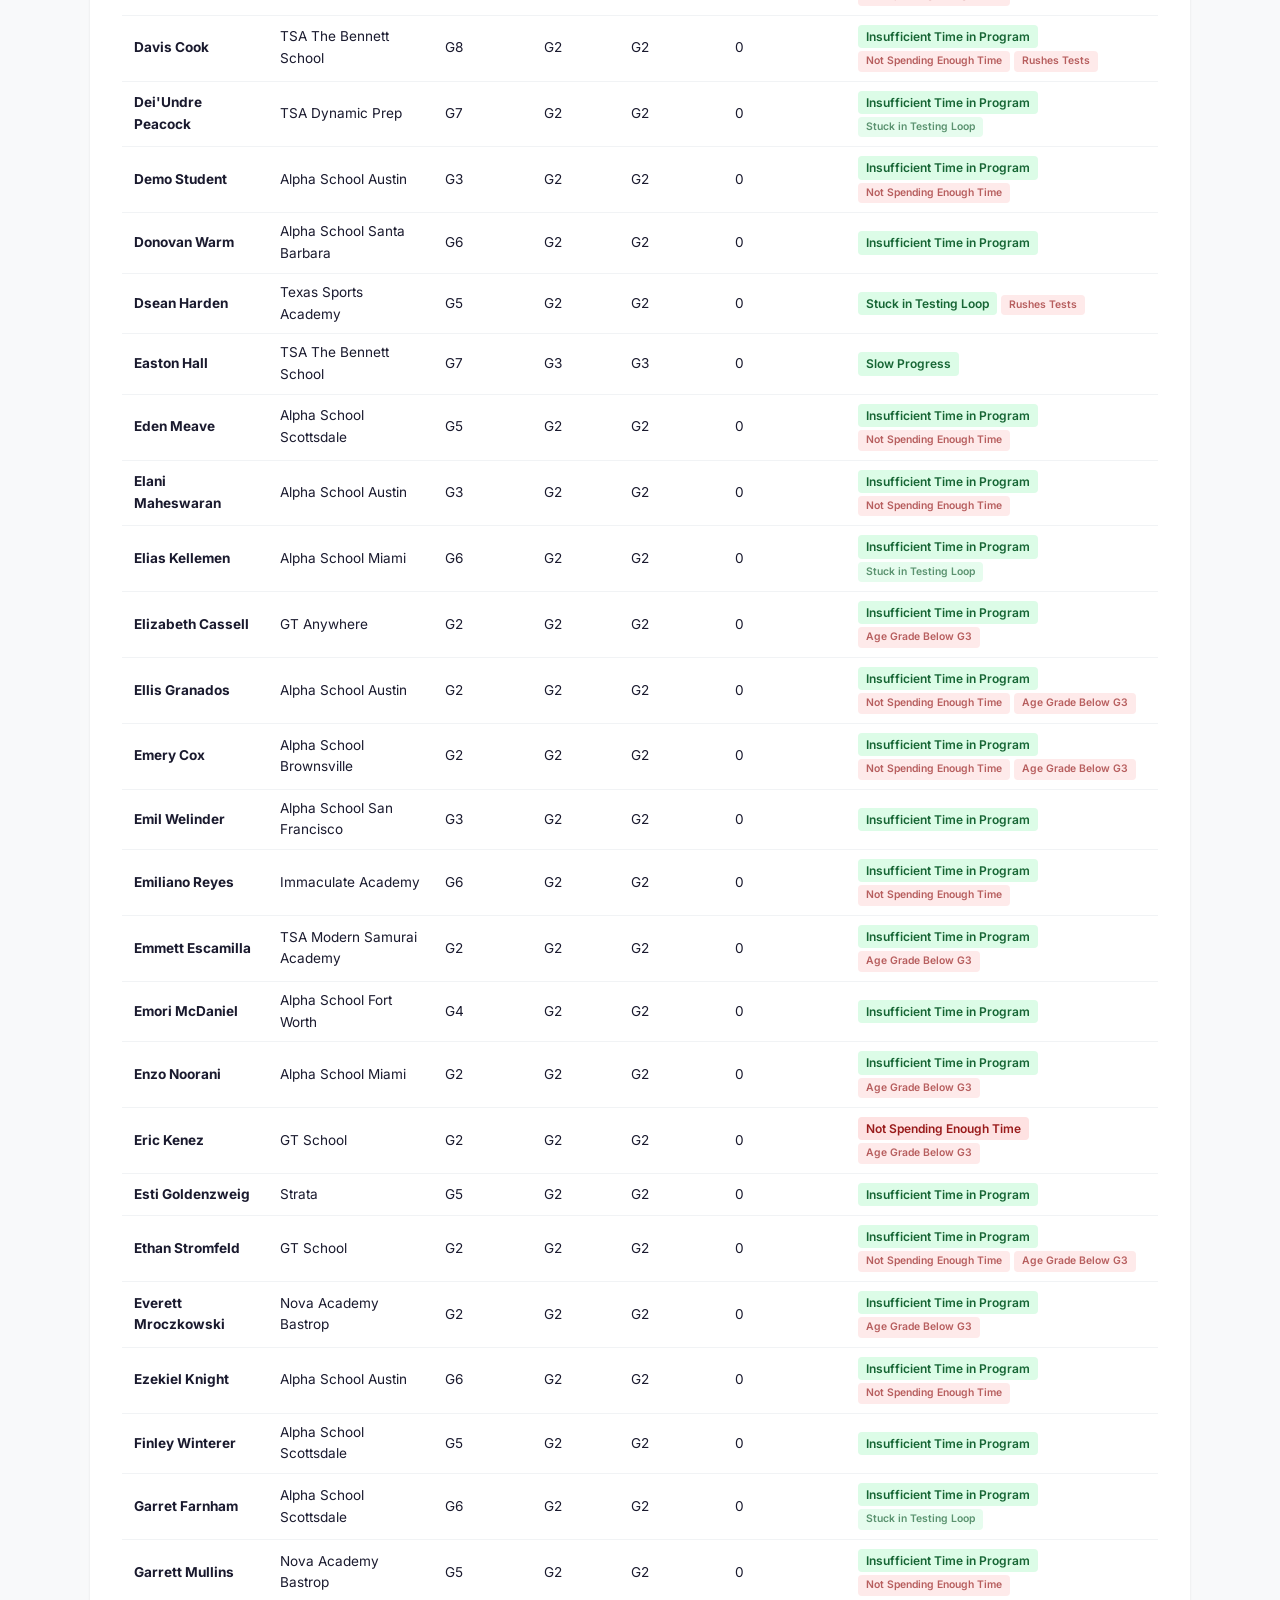
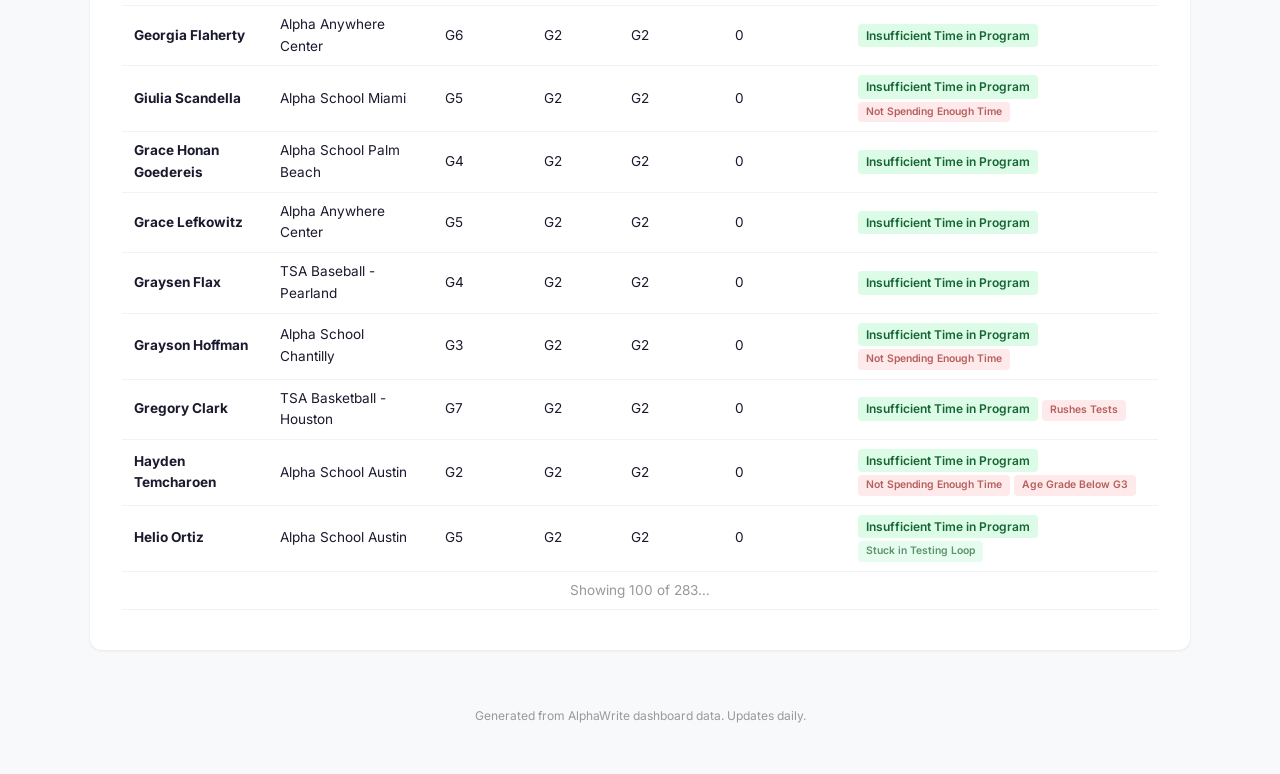
==== commit 1e58dfa2: "Round 3 polish: fix skill gaps text, add cohort chart legend, fix per-student preview" ====
--- a/hoa-progress-v2.html
+++ b/hoa-progress-v2.html
@@ -664,7 +664,7 @@
             // Left: What AlphaWrite teaches and these students still struggle with
             sgHTML += '<div style="background:white;border:1px solid #dcfce7;border-radius:10px;padding:1.25rem;">';
             sgHTML += '<h4 style="color:#166534;margin-bottom:0.5rem;font-size:0.9rem;">Skills AlphaWrite Teaches</h4>';
-            sgHTML += '<p style="font-size:0.75rem;color:#555;margin-bottom:0.75rem;">These are writing skills directly practiced in AlphaWrite lessons. Students are struggling despite having access to instruction. This may indicate they need more repetition, a different entry point, or prerequisite skills.</p>';
+            sgHTML += '<p style="font-size:0.75rem;color:#555;margin-bottom:0.75rem;">These are writing skills directly practiced in AlphaWrite lessons. Students are struggling despite having access to instruction — they may need to be reassigned to an earlier course level (e.g., moved from Paragraphs back to Sentences), given additional repetition at their current level, or assessed for foundational reading/typing skills that are prerequisite to writing instruction.</p>';
             Object.entries(gapCounts.fixable).sort((a,b)=>b[1]-a[1]).forEach(([gap,count]) => {
                 const barW = Math.round(100*count/persistentStudents.length * 0.8);
                 sgHTML += `<div style="margin-bottom:0.5rem;"><div style="font-size:0.8rem;margin-bottom:2px;"><strong>${count}</strong> of ${persistentStudents.length} students — ${gap}</div><div style="height:6px;background:#f1f3f5;border-radius:3px;"><div style="height:100%;width:${barW}%;background:#16a34a;border-radius:3px;"></div></div></div>`;
@@ -755,7 +755,8 @@
             cohortHTML += '</tbody></table>';
 
             // Cohort stacked bars
-            cohortHTML += '<div style="margin-top:1.5rem;"><h3 style="margin-bottom:0.75rem;">Grades Advanced Distribution by Cohort</h3>';
+            cohortHTML += '<div style="margin-top:1.5rem;"><h3 style="margin-bottom:0.5rem;">Grades Advanced Distribution by Cohort</h3>';
+            cohortHTML += '<div style="display:flex;gap:1rem;font-size:0.75rem;color:#666;margin-bottom:0.5rem;"><span style="color:#166534">■ 3+ grades (hit target)</span><span style="color:#16a34a">■ 2 grades (hit target)</span><span style="color:#f59e0b">■ 1 grade</span><span style="color:#ef4444">■ 0 grades</span></div>';
             cohortOrder.forEach(sn => {
                 const d = cohortData[sn];
                 if (!d) return;
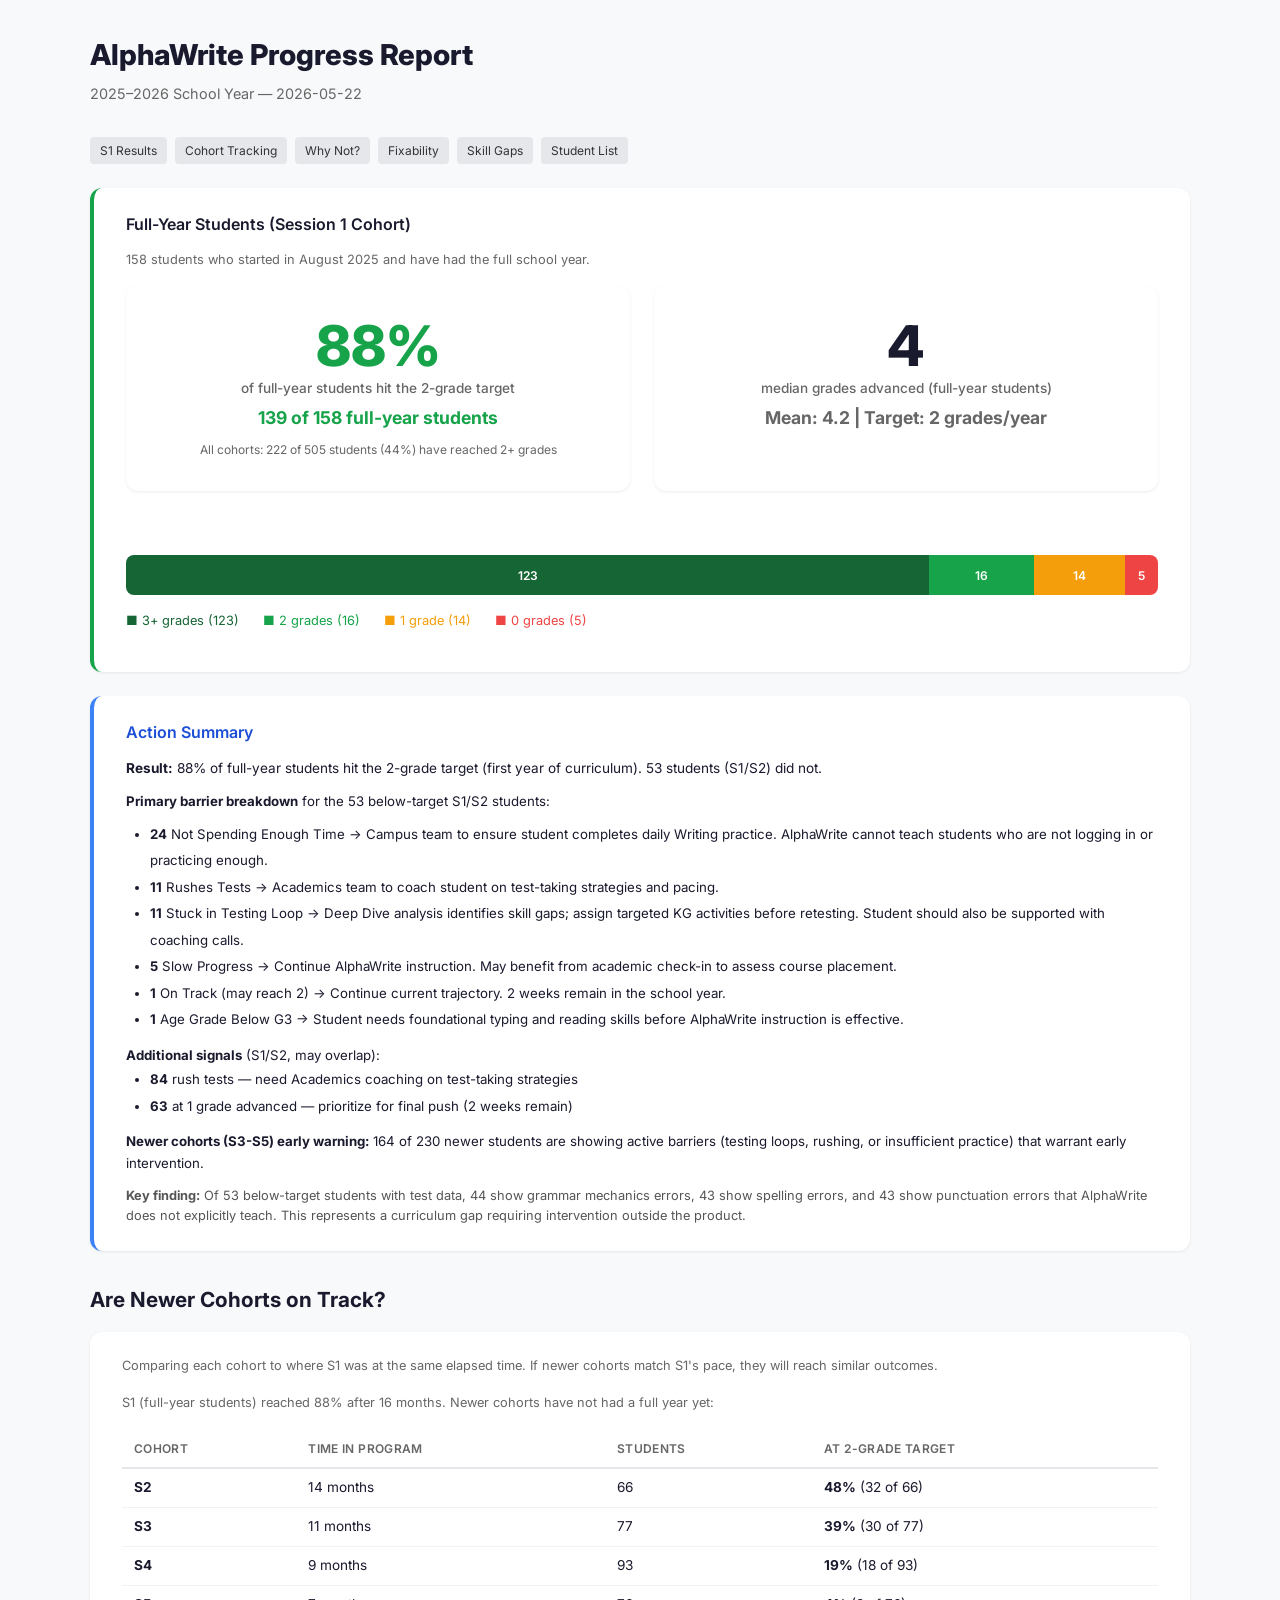
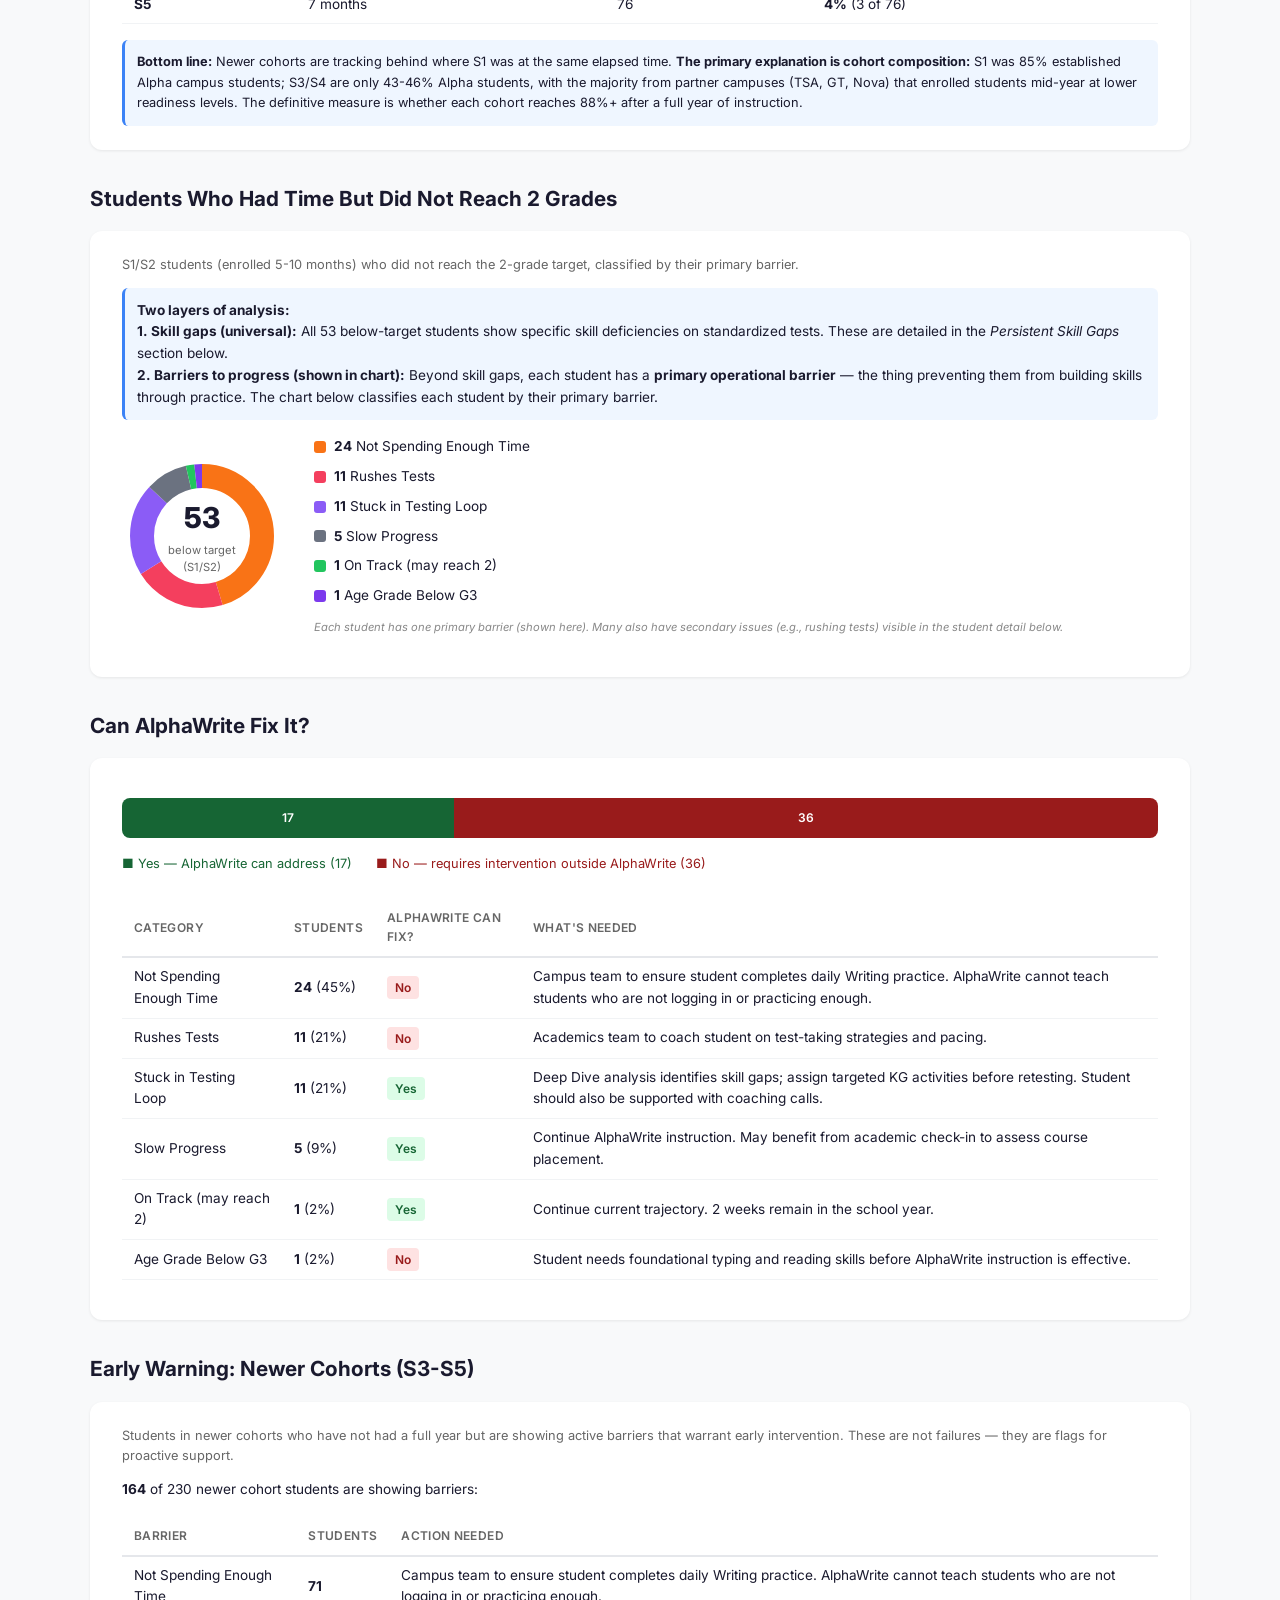
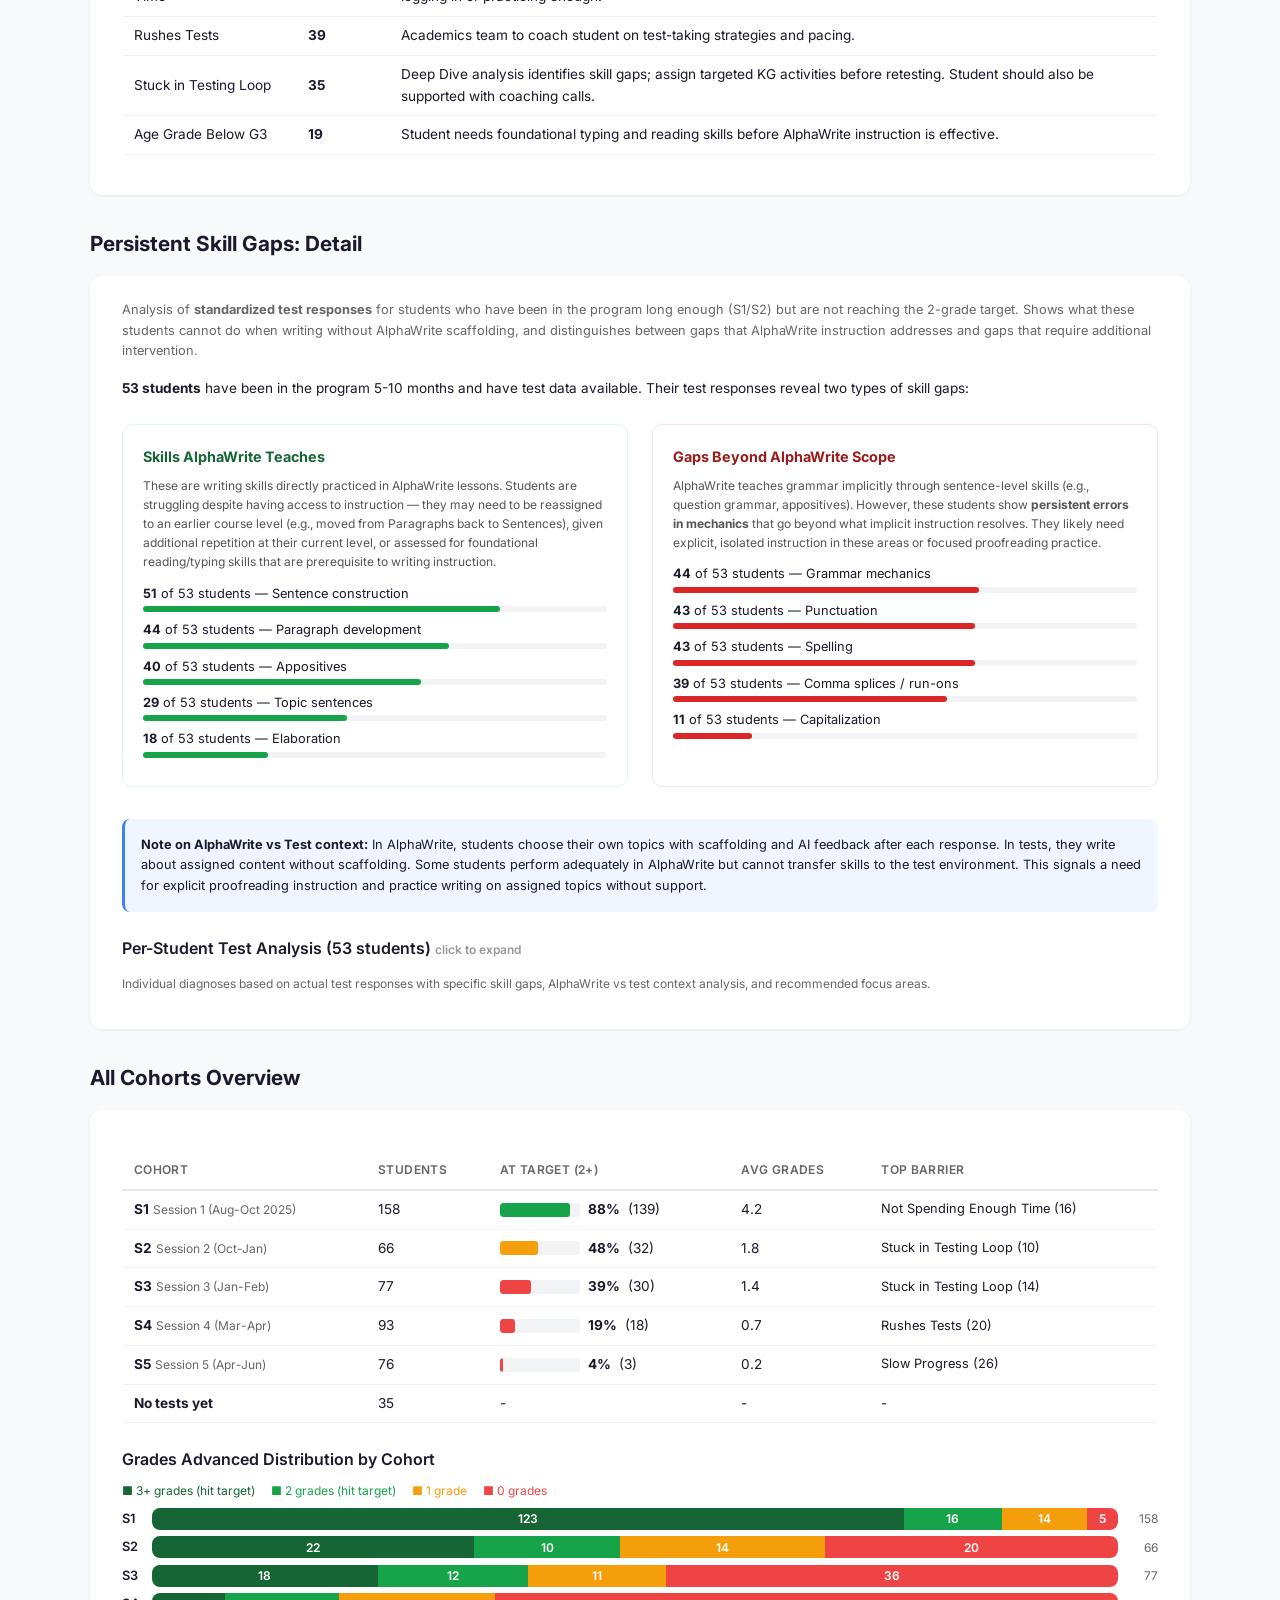
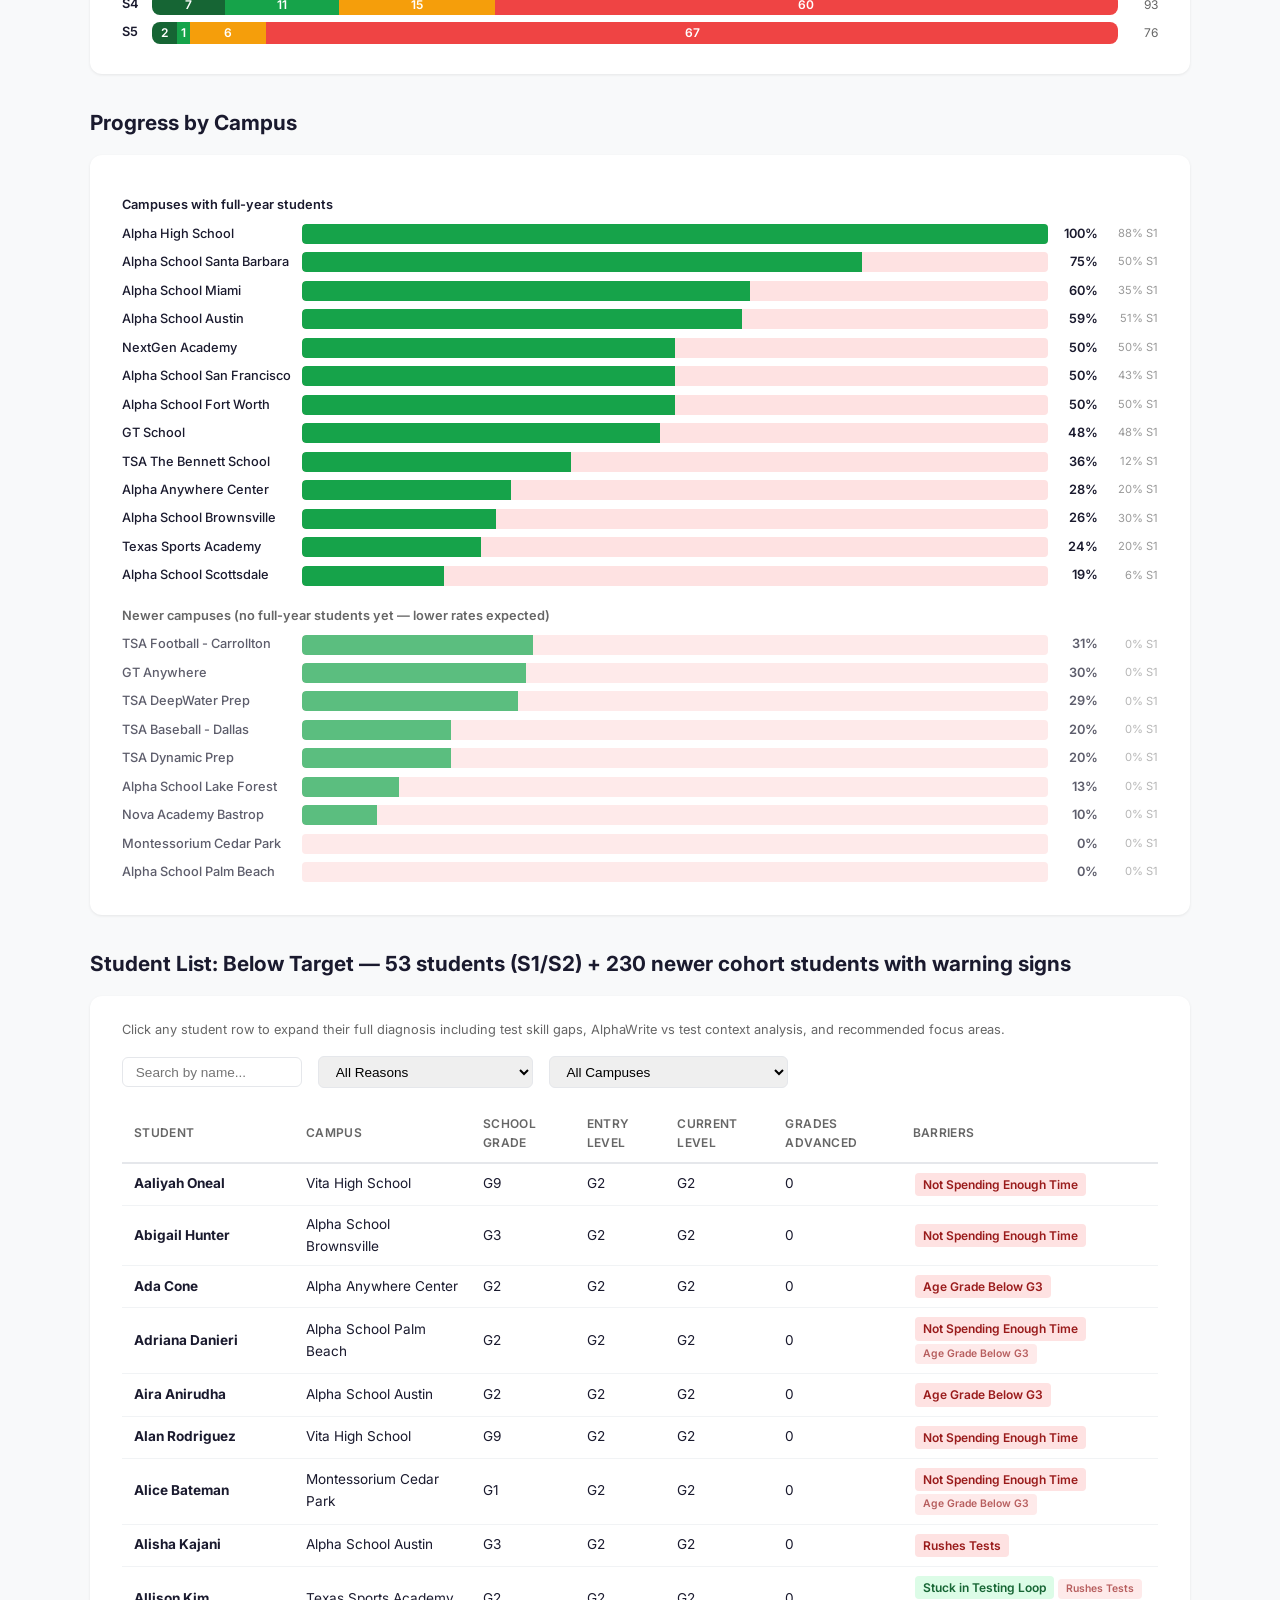
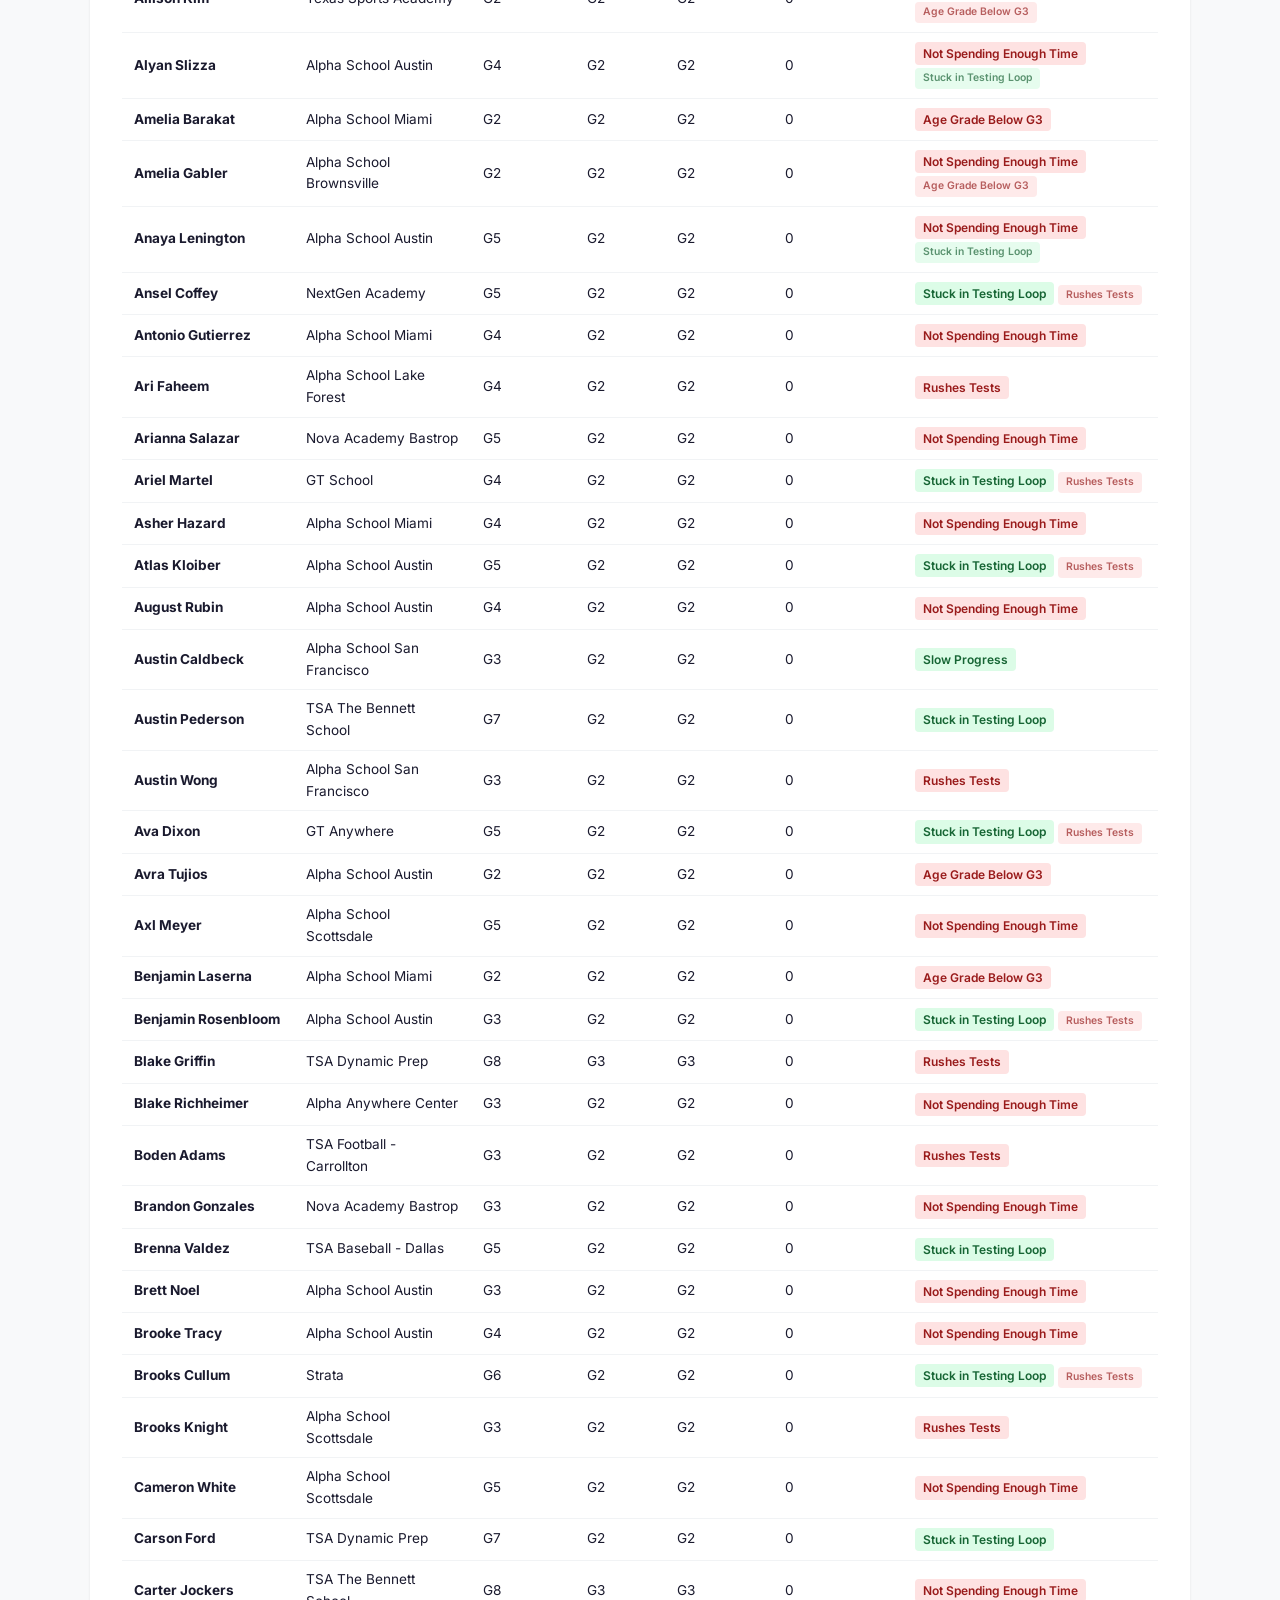
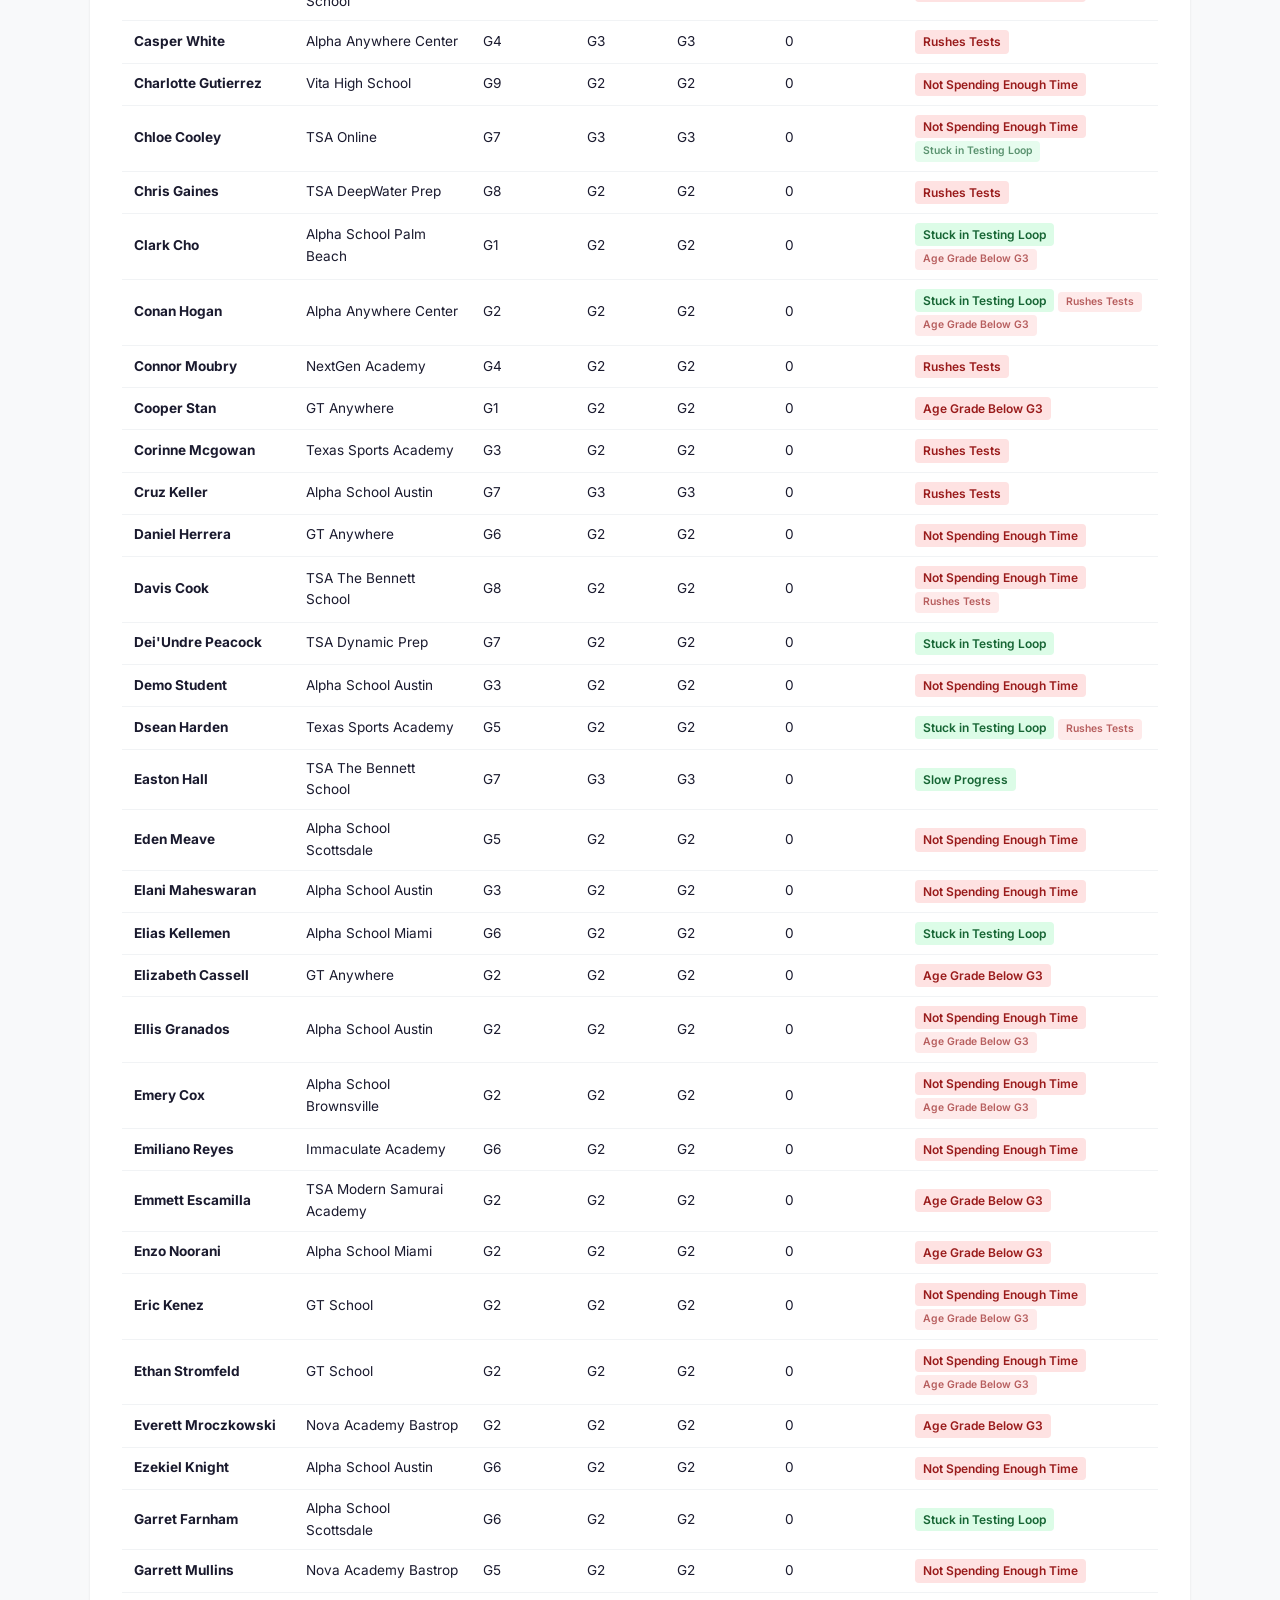
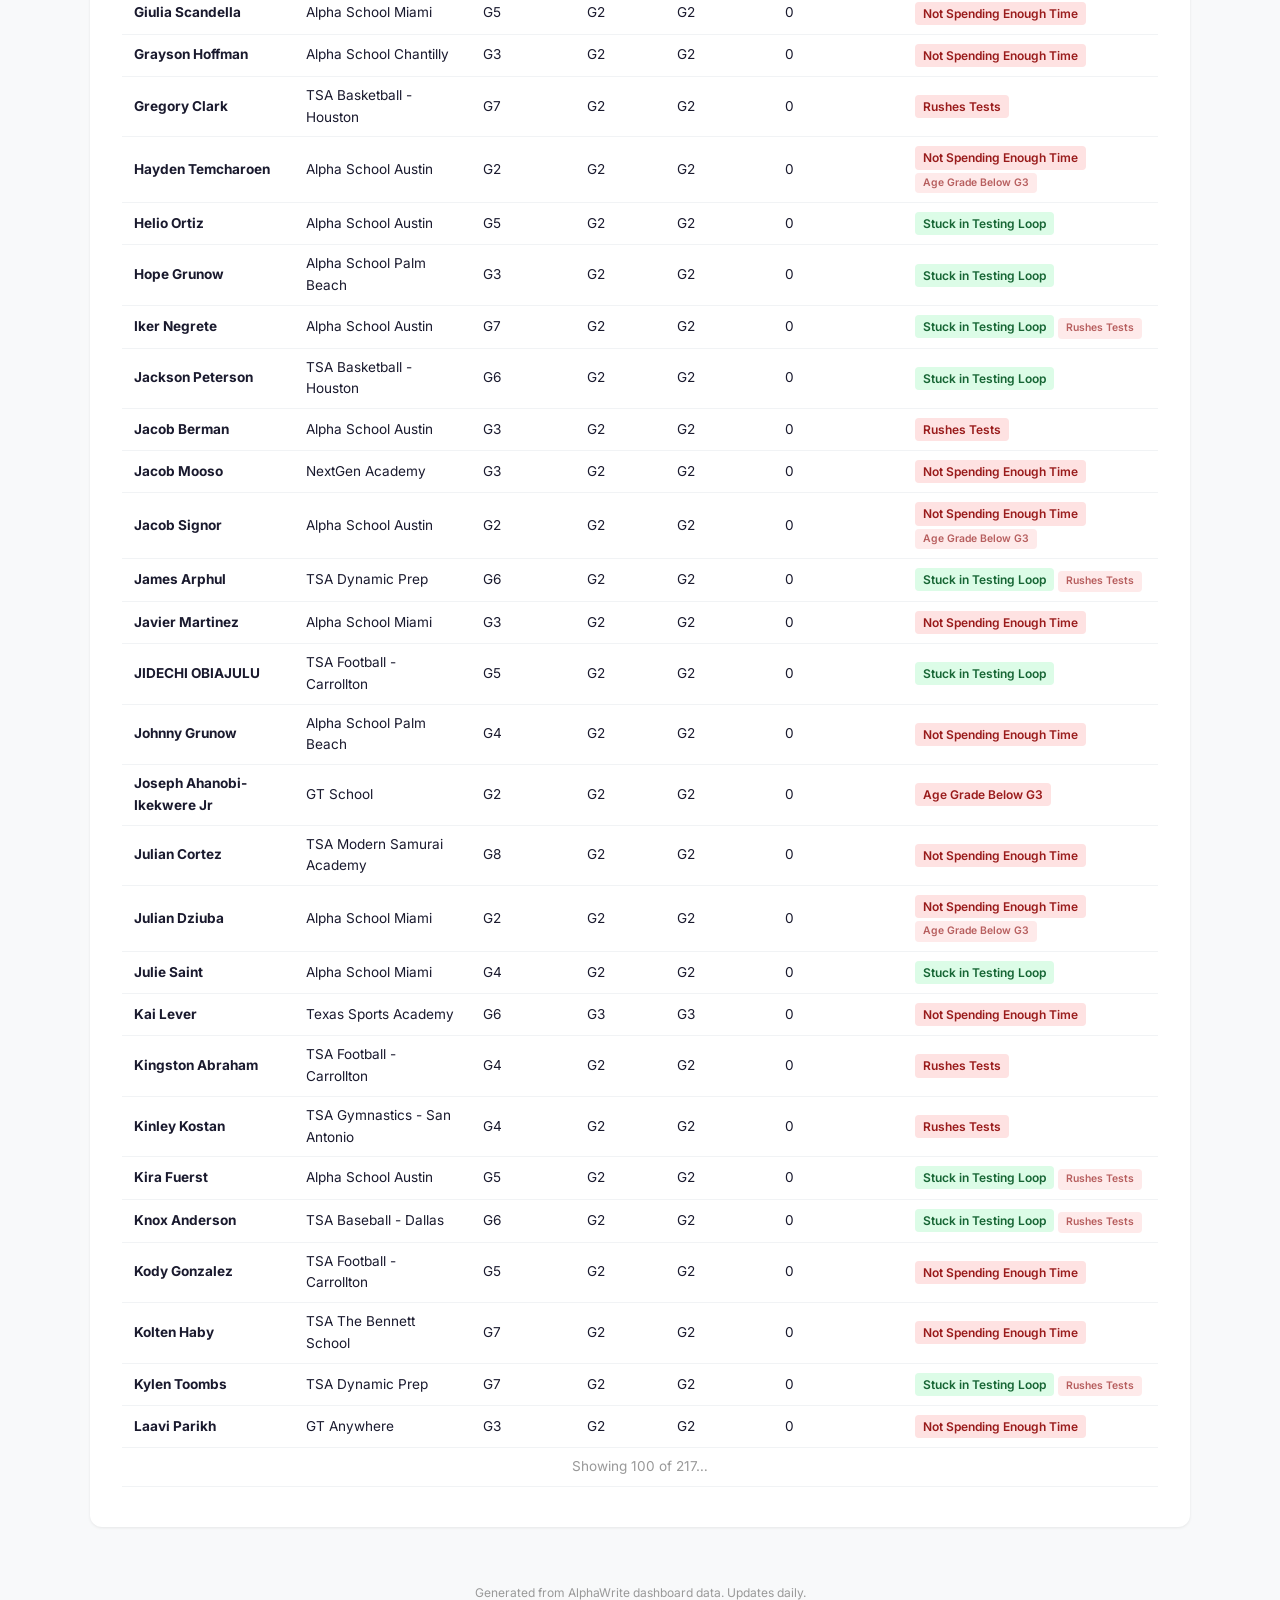
==== commit c2f2ec7a: "V2 Round 3 fix: two-tier structure (S1/S2 diagnostic + S3-S5 early warning), fix donut scope to 53" ====
--- a/hoa-progress-v2.html
+++ b/hoa-progress-v2.html
@@ -247,9 +247,9 @@
         </div>
 
         <!-- Section 3: Why not (for students with enough time) -->
-        <h2>Students Who Did Not Reach 2 Grades</h2>
+        <h2>Students Who Had Time But Did Not Reach 2 Grades</h2>
         <div class="section-card">
-            <p style="font-size:0.8rem;color:#666;margin-bottom:0.75rem;">All students across all cohorts who have not yet reached the 2-grade target, classified by their primary barrier to progress.</p>
+            <p style="font-size:0.8rem;color:#666;margin-bottom:0.75rem;">S1/S2 students (enrolled 5-10 months) who did not reach the 2-grade target, classified by their primary barrier.</p>
             <div style="padding:0.75rem;background:#eff6ff;border-radius:6px;border-left:3px solid #3b82f6;margin-bottom:1rem;font-size:0.85rem;">
                 <strong>Two layers of analysis:</strong><br>
                 <strong>1. Skill gaps (universal):</strong> All 53 below-target students show specific skill deficiencies on standardized tests. These are detailed in the <em>Persistent Skill Gaps</em> section below.<br>
@@ -278,6 +278,13 @@
                 </thead>
                 <tbody id="fixable-table-body"></tbody>
             </table>
+        </div>
+
+        <!-- Section 4b: Early Warning (Newer Cohorts) -->
+        <h2>Early Warning: Newer Cohorts (S3-S5)</h2>
+        <div class="section-card">
+            <p style="font-size:0.8rem;color:#666;margin-bottom:0.75rem;">Students in newer cohorts who have not had a full year but are showing active barriers that warrant early intervention. These are not failures — they are flags for proactive support.</p>
+            <div id="early-warning-section"></div>
         </div>
 
         <!-- Section 5: Skill Gaps Drill-Down -->
@@ -399,12 +406,7 @@
         const avgXpDay = xp.avg_xp_per_day_lifetime;
         const xpThreshold = (startSession === 'S1') ? 25 : 12.5;
 
-        // Insufficient time in program (S3/S4/S5 students)
-        if (startSession === 'S3' || startSession === 'S4' || startSession === 'S5' || !startSession) {
-            tags.push('Insufficient Time in Program');
-        }
-
-        // Not spending enough time (includes chronically inactive — same root cause)
+        // Not spending enough time (includes chronically inactive)
         if (neverStarted || daysInactive >= 14 || (avgXpDay !== undefined && avgXpDay < xpThreshold)) {
             tags.push('Not Spending Enough Time');
         }
@@ -544,18 +546,23 @@
             trajHTML += '</div>';
             document.getElementById('trajectory-section').innerHTML = trajHTML;
 
-            // All below-target students across all cohorts
+            // Tier 1: S1/S2 students who had time but didn't hit target (root cause analysis)
+            const s12 = students.filter(s => s.start_session === 'S1' || s.start_session === 'S2');
+            const s12Below = s12.filter(s => (s.grades_advanced || 0) < 2);
+
+            // Tier 2: S3-S5 students with active warning signs
+            const newerBelow = students.filter(s => !['S1','S2'].includes(s.start_session || '') && (s.grades_advanced || 0) < 2);
+
+            // Tag all below-target students
             const allBelow = students.filter(s => (s.grades_advanced || 0) < 2);
             allBelow.forEach(s => {
                 s._tags = tagStudent(s);
                 s._reason = s._tags[0];
             });
 
-            // Count PRIMARY reasons for S1/S2 below-target (mutually exclusive — one per student)
+            // Count PRIMARY reasons for S1/S2 below-target (Tier 1 — mutually exclusive)
             const primaryCounts = {};
-            allBelow.forEach(s => {
-                s._tags = tagStudent(s);
-                s._reason = s._tags[0];
+            s12Below.forEach(s => {
                 primaryCounts[s._reason] = (primaryCounts[s._reason] || 0) + 1;
             });
 
@@ -570,7 +577,7 @@
             let legendHTML = '';
 
             sortedReasons.forEach(([reason, count]) => {
-                const pct = count / allBelow.length;
+                const pct = count / s12Below.length;
                 const dash = pct * circumference;
                 const color = REASON_META[reason]?.color || '#999';
                 svgPaths += `<circle cx="${cx}" cy="${cy}" r="${radius}" fill="none" stroke="${color}" stroke-width="24" stroke-dasharray="${dash} ${circumference - dash}" stroke-dashoffset="${-offset}" transform="rotate(-90 ${cx} ${cy})"/>`;
@@ -578,20 +585,20 @@
                 legendHTML += `<div class="legend-item"><div class="legend-dot" style="background:${color}"></div><span><strong>${count}</strong> ${reason}</span></div>`;
             });
 
-            donutContainer.innerHTML = `<svg viewBox="0 0 160 160">${svgPaths}</svg><div class="donut-center"><div class="pct">${allBelow.length}</div><div class="label">below target</div></div>`;
+            donutContainer.innerHTML = `<svg viewBox="0 0 160 160">${svgPaths}</svg><div class="donut-center"><div class="pct">${s12Below.length}</div><div class="label">below target<br>(S1/S2)</div></div>`;
             donutLegend.innerHTML = legendHTML + '<div style="margin-top:0.75rem;font-size:0.7rem;color:#888;font-style:italic;">Each student has one primary barrier (shown here). Many also have secondary issues (e.g., rushing tests) visible in the student detail below.</div>';
 
 
-            // Fixable bar (2 buckets: Yes / No)
+            // Fixable bar (2 buckets: Yes / No) — S1/S2 only
             let fixYes = 0, fixNo = 0;
-            allBelow.forEach(s => {
+            s12Below.forEach(s => {
                 const meta = REASON_META[s._reason] || {};
                 if (meta.fixable === 'yes') fixYes++;
                 else fixNo++;
             });
             document.getElementById('fixable-bar').innerHTML = `
-                <div class="bar-segment" style="width:${100*fixYes/allBelow.length}%;background:#166534;">${fixYes}</div>
-                <div class="bar-segment" style="width:${100*fixNo/allBelow.length}%;background:#991b1b;">${fixNo}</div>
+                <div class="bar-segment" style="width:${100*fixYes/s12Below.length}%;background:#166534;">${fixYes}</div>
+                <div class="bar-segment" style="width:${100*fixNo/s12Below.length}%;background:#991b1b;">${fixNo}</div>
             `;
             document.getElementById('fixable-legend').innerHTML = `
                 <span style="color:#166534">■ Yes — AlphaWrite can address (${fixYes})</span>
@@ -605,7 +612,7 @@
                 const badgeLabel = meta.fixable === 'yes' ? 'Yes' : 'No';
                 return `<tr>
                     <td>${reason}</td>
-                    <td><strong>${count}</strong> (${Math.round(100*count/allBelow.length)}%)</td>
+                    <td><strong>${count}</strong> (${Math.round(100*count/s12Below.length)}%)</td>
                     <td><span class="badge ${badgeClass}">${badgeLabel}</span></td>
                     <td>${meta.action || ''}</td>
                 </tr>`;
@@ -715,6 +722,23 @@
             const spellingCount = gapCounts.nonFixable['Spelling'] || 0;
             const punctCount = gapCounts.nonFixable['Punctuation'] || 0;
 
+            // Early Warning section (S3-S5 students with active barriers)
+            const warningStudents = newerBelow.filter(s => {
+                const tags = s._tags || [];
+                return tags.some(t => ['Not Spending Enough Time','Stuck in Testing Loop','Rushes Tests','Age Grade Below G3'].includes(t));
+            });
+            let ewHTML = `<p style="font-size:0.85rem;margin-bottom:0.75rem;"><strong>${warningStudents.length}</strong> of ${newerBelow.length} newer cohort students are showing barriers:</p>`;
+            const ewCounts = {};
+            warningStudents.forEach(s => { const r = s._reason; ewCounts[r] = (ewCounts[r]||0)+1; });
+            ewHTML += '<table class="summary-table"><thead><tr><th>Barrier</th><th>Students</th><th>Action Needed</th></tr></thead><tbody>';
+            Object.entries(ewCounts).sort((a,b)=>b[1]-a[1]).forEach(([reason, count]) => {
+                const meta = REASON_META[reason] || {};
+                ewHTML += `<tr><td>${reason}</td><td><strong>${count}</strong></td><td>${meta.action || ''}</td></tr>`;
+            });
+            ewHTML += '</tbody></table>';
+            if (!warningStudents.length) ewHTML = '<p style="font-size:0.85rem;color:#16a34a;">No active warning signs in newer cohorts.</p>';
+            document.getElementById('early-warning-section').innerHTML = ewHTML;
+
             // Cohort section (all students)
             // cohortOrder already declared above
             const cohortLabels = {S1: 'Session 1 (Aug-Oct 2025)', S2: 'Session 2 (Oct-Jan)', S3: 'Session 3 (Jan-Feb)', S4: 'Session 4 (Mar-Apr)', S5: 'Session 5 (Apr-Jun)'};
@@ -831,7 +855,8 @@
                 reasonFilter.appendChild(opt);
             });
             const campusFilter = document.getElementById('campus-filter');
-            const allCampuses = [...new Set(allBelow.map(s => s.campus || 'Unknown'))].sort();
+            const studentListAll = [...s12Below, ...warningStudents];
+            const allCampuses = [...new Set(studentListAll.map(s => s.campus || 'Unknown'))].sort();
             allCampuses.forEach(campus => {
                 const opt = document.createElement('option');
                 opt.value = campus;
@@ -931,7 +956,7 @@
                 const search = document.getElementById('student-search').value.toLowerCase();
                 const filter = reasonFilter.value;
                 const campusVal = campusFilter.value;
-                let filtered = allBelow;
+                let filtered = studentListAll;
                 if (filter !== 'all') filtered = filtered.filter(s => (s._tags || []).includes(filter));
                 if (campusVal !== 'all') filtered = filtered.filter(s => (s.campus || 'Unknown') === campusVal);
                 if (search) filtered = filtered.filter(s => s.name.toLowerCase().includes(search) || (s.email||'').toLowerCase().includes(search));
@@ -966,25 +991,32 @@
             renderStudentTable();
 
             // Update headings with counts
-            document.getElementById('student-list-heading').textContent = `Student List: Below Target — ${allBelow.length} students`;
+            document.getElementById('student-list-heading').textContent = `Student List: Below Target — ${s12Below.length} students (S1/S2) + ${newerBelow.length} newer cohort students with warning signs`;
 
             // Executive action summary (uses primary reason counts — mutually exclusive, sums to 53)
             const almostThere = allBelow.filter(s => s.grades_advanced === 1).length;
             const totalRushing = allBelow.filter(s => (s.rushing||{}).is_rusher).length;
+            // Count S3-S5 warning signs
+            const newerWithBarriers = newerBelow.filter(s => {
+                const tags = s._tags || [];
+                return tags.some(t => ['Not Spending Enough Time','Stuck in Testing Loop','Rushes Tests','Age Grade Below G3'].includes(t));
+            });
+
             document.getElementById('exec-summary-content').innerHTML = `
-                <p style="font-size:0.85rem;margin-bottom:0.75rem;"><strong>Result:</strong> 88% of full-year students hit the 2-grade target (first year of curriculum). ${allBelow.length} students across all cohorts have not yet reached it.</p>
-                <p style="font-size:0.83rem;margin-bottom:0.5rem;"><strong>Primary barrier breakdown</strong> (each student counted once, totals to ${allBelow.length}):</p>
+                <p style="font-size:0.85rem;margin-bottom:0.75rem;"><strong>Result:</strong> 88% of full-year students hit the 2-grade target (first year of curriculum). ${s12Below.length} students (S1/S2) did not.</p>
+                <p style="font-size:0.83rem;margin-bottom:0.5rem;"><strong>Primary barrier breakdown</strong> for the ${s12Below.length} below-target S1/S2 students:</p>
                 <ul style="font-size:0.83rem;line-height:2;padding-left:1.5rem;">
                     ${sortedReasons.map(([reason, count]) => {
                         const meta = REASON_META[reason] || {};
                         return '<li><strong>' + count + '</strong> ' + reason + ' → ' + (meta.action || '') + '</li>';
                     }).join('')}
                 </ul>
-                <p style="font-size:0.83rem;margin-top:0.75rem;"><strong>Additional signals</strong> (students may appear in multiple):</p>
+                <p style="font-size:0.83rem;margin-top:0.75rem;"><strong>Additional signals</strong> (S1/S2, may overlap):</p>
                 <ul style="font-size:0.83rem;line-height:2;padding-left:1.5rem;">
-                    <li><strong>${totalRushing}</strong> students rush tests (need Academics coaching on test-taking strategies)</li>
-                    <li><strong>${almostThere}</strong> at 1 grade advanced, close to 2 — prioritize for final push (4 weeks remain)</li>
+                    <li><strong>${totalRushing}</strong> rush tests — need Academics coaching on test-taking strategies</li>
+                    <li><strong>${almostThere}</strong> at 1 grade advanced — prioritize for final push (2 weeks remain)</li>
                 </ul>
+                <p style="font-size:0.83rem;margin-top:0.75rem;"><strong>Newer cohorts (S3-S5) early warning:</strong> ${newerWithBarriers.length} of ${newerBelow.length} newer students are showing active barriers (testing loops, rushing, or insufficient practice) that warrant early intervention.</p>
                 <p style="font-size:0.8rem;color:#555;margin-top:0.75rem;"><strong>Key finding:</strong> Of ${persistentStudents.length} below-target students with test data, ${grammarCount} show grammar mechanics errors, ${spellingCount} show spelling errors, and ${punctCount} show punctuation errors that AlphaWrite does not explicitly teach. This represents a curriculum gap requiring intervention outside the product.</p>
             `;
         });
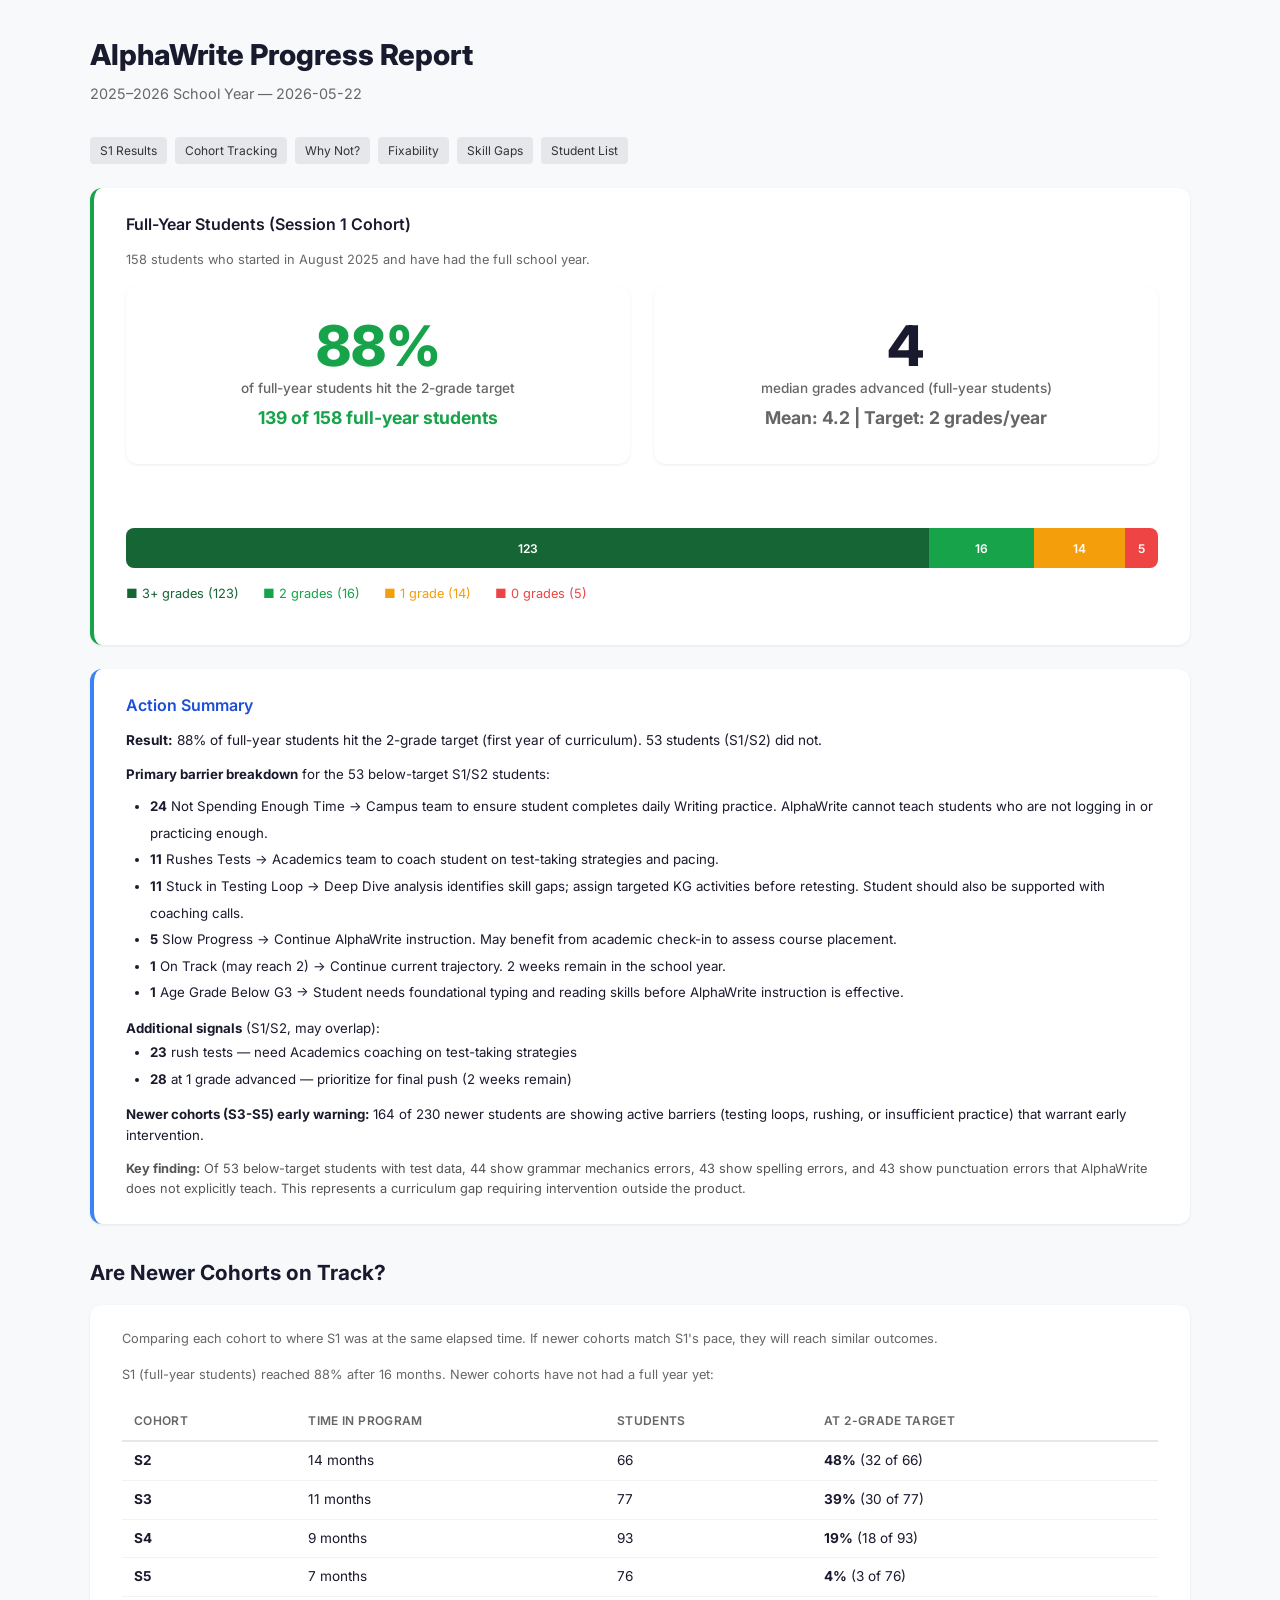
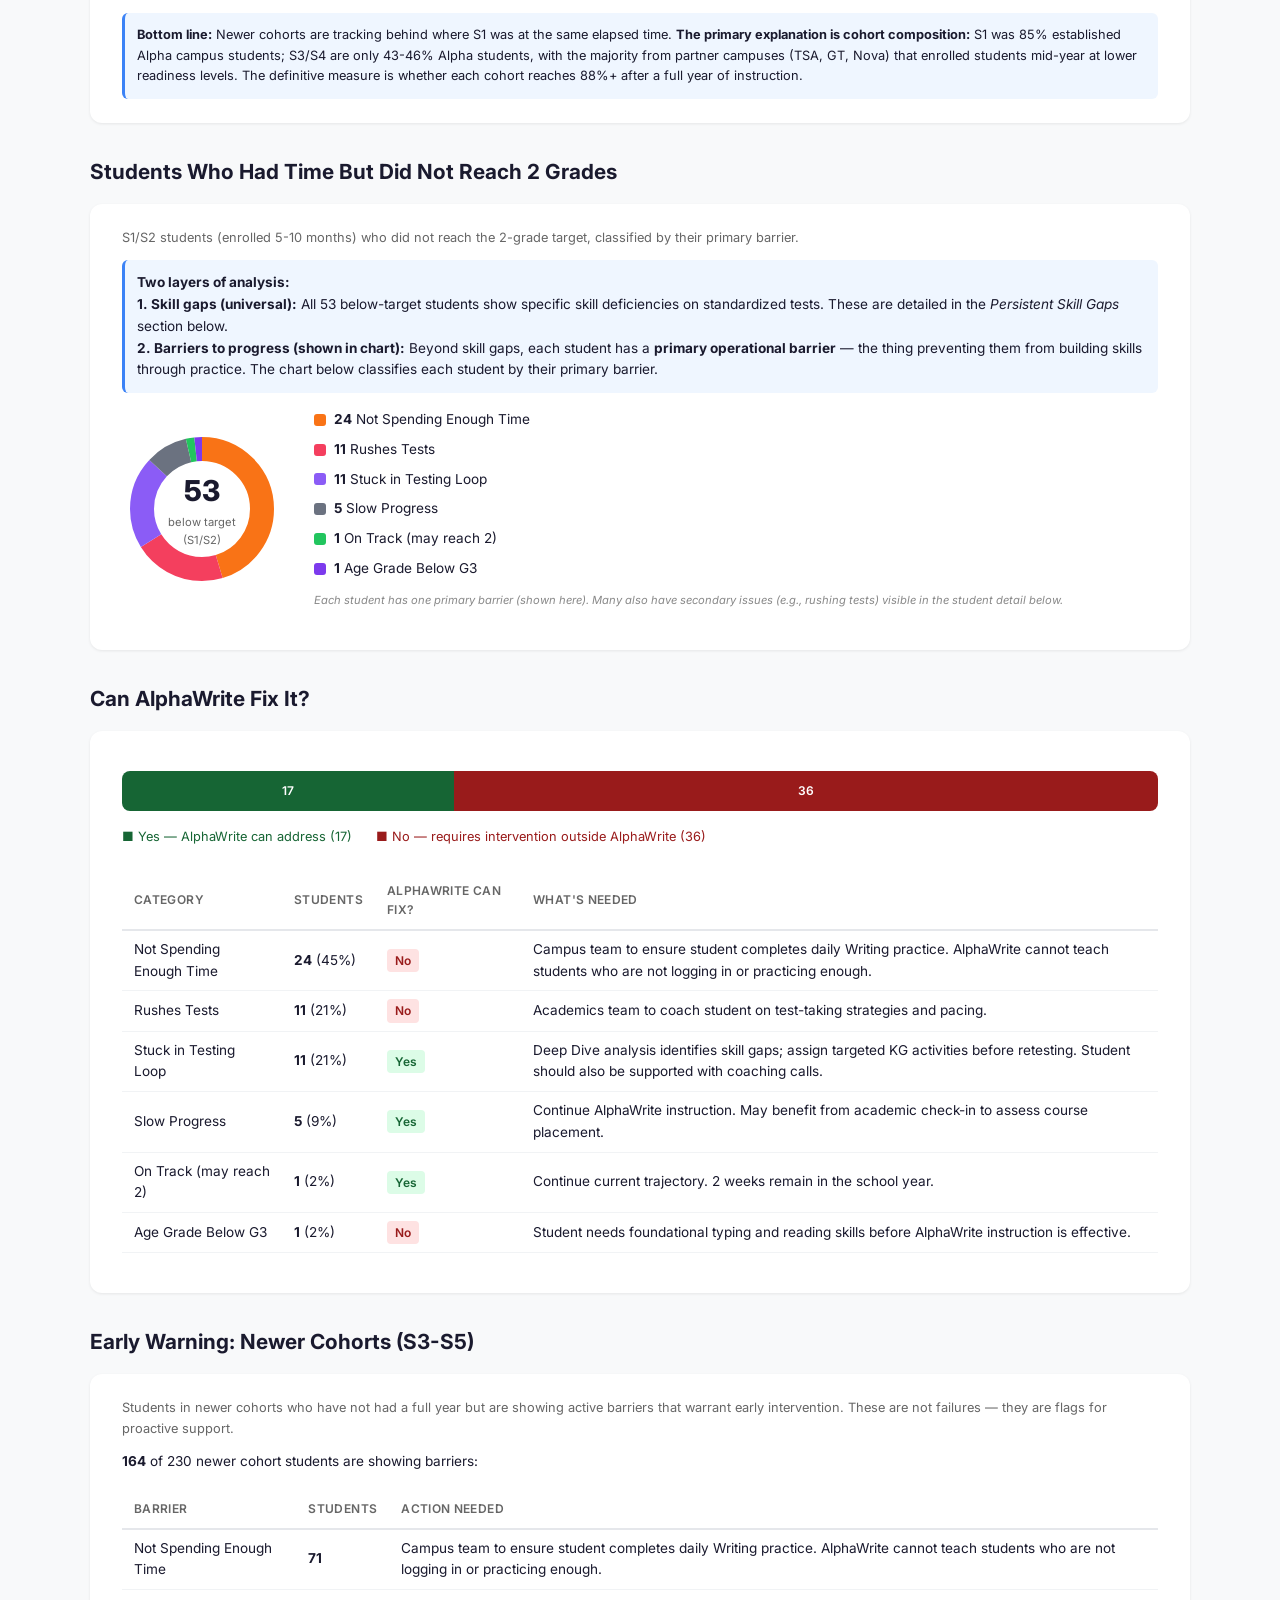
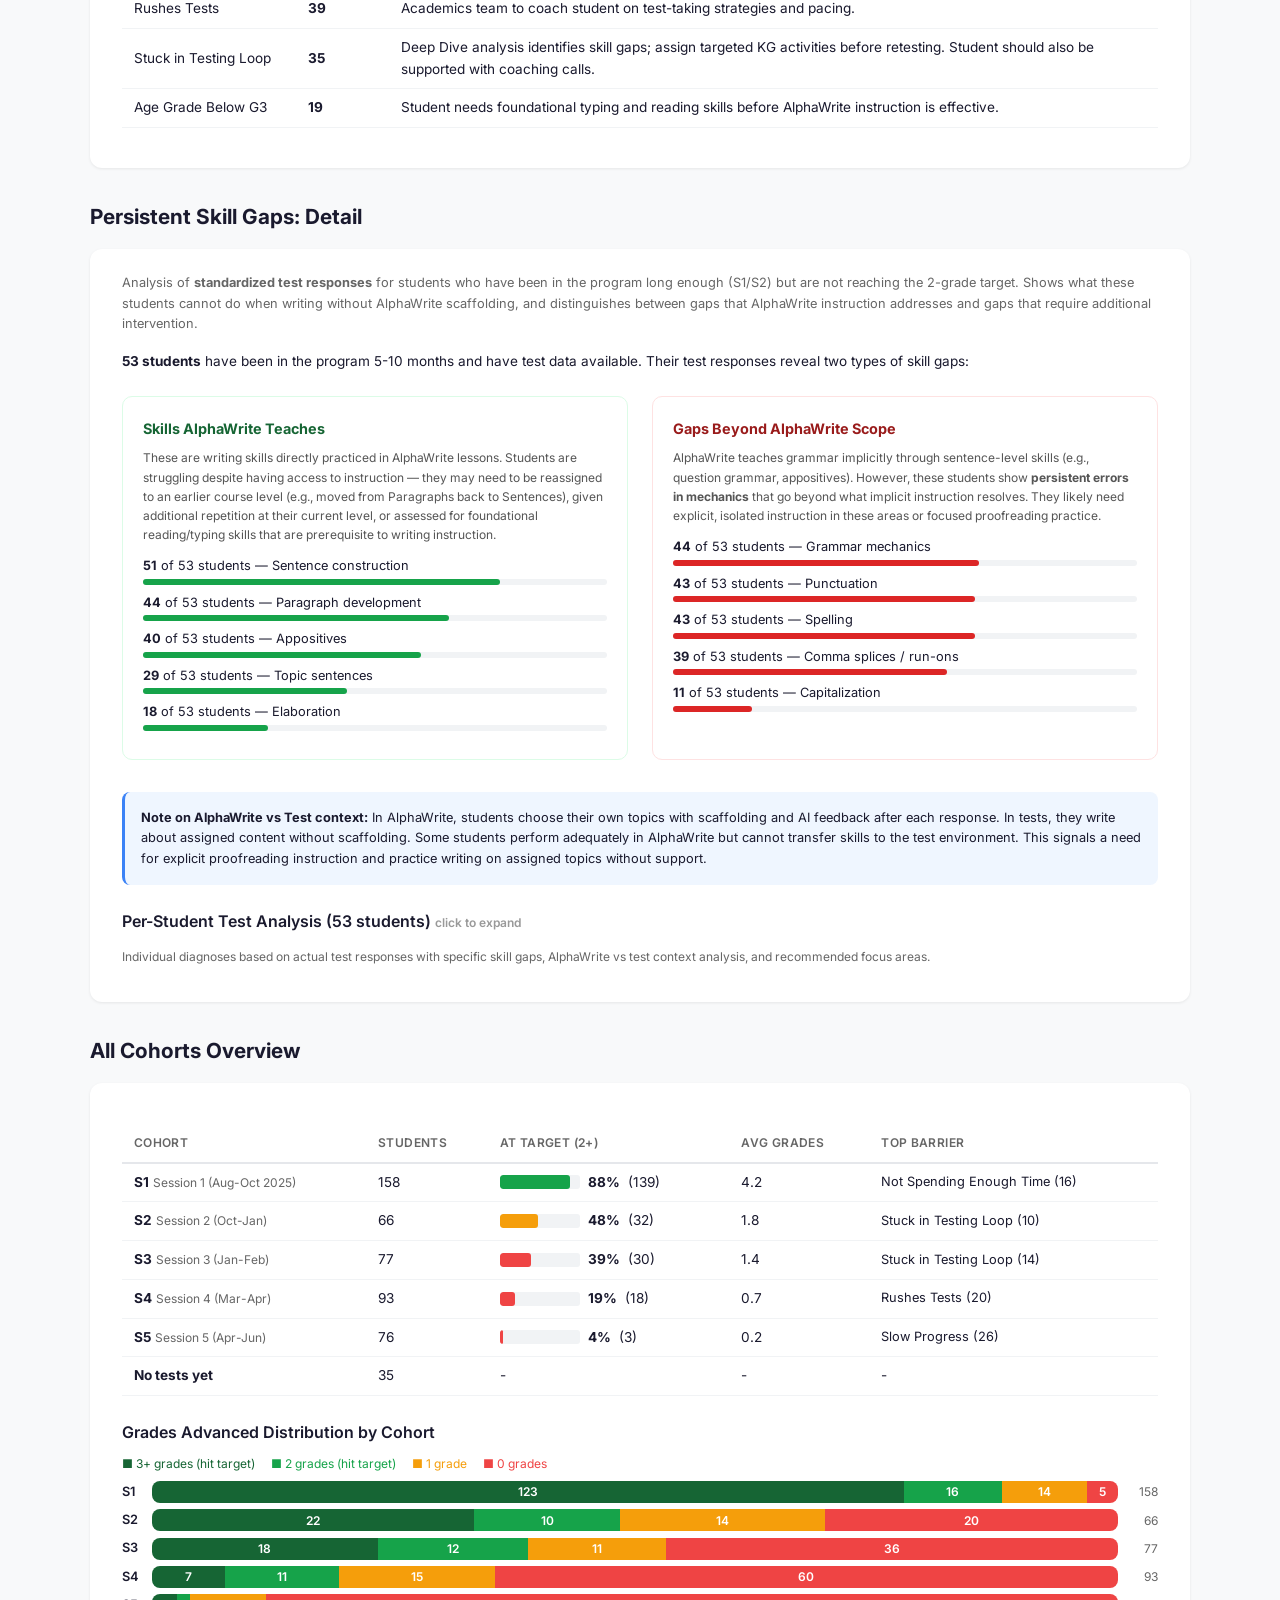
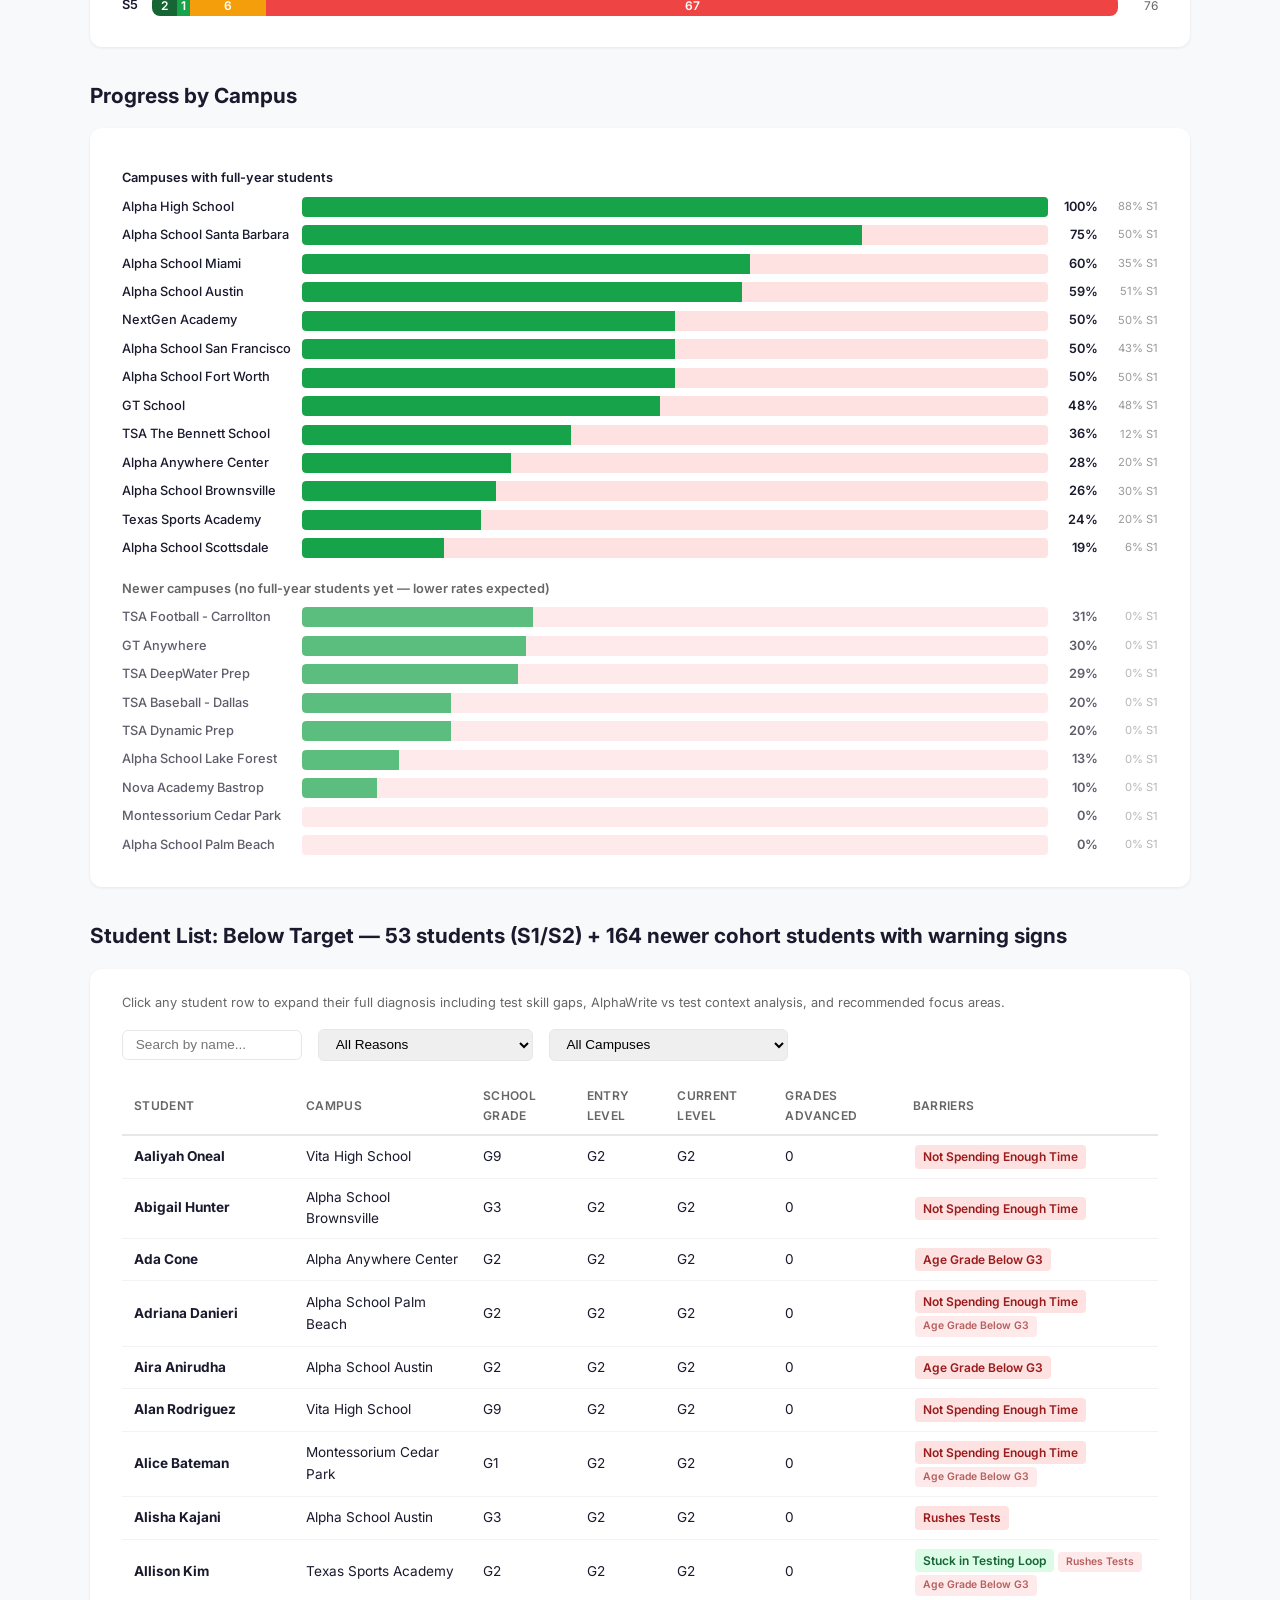
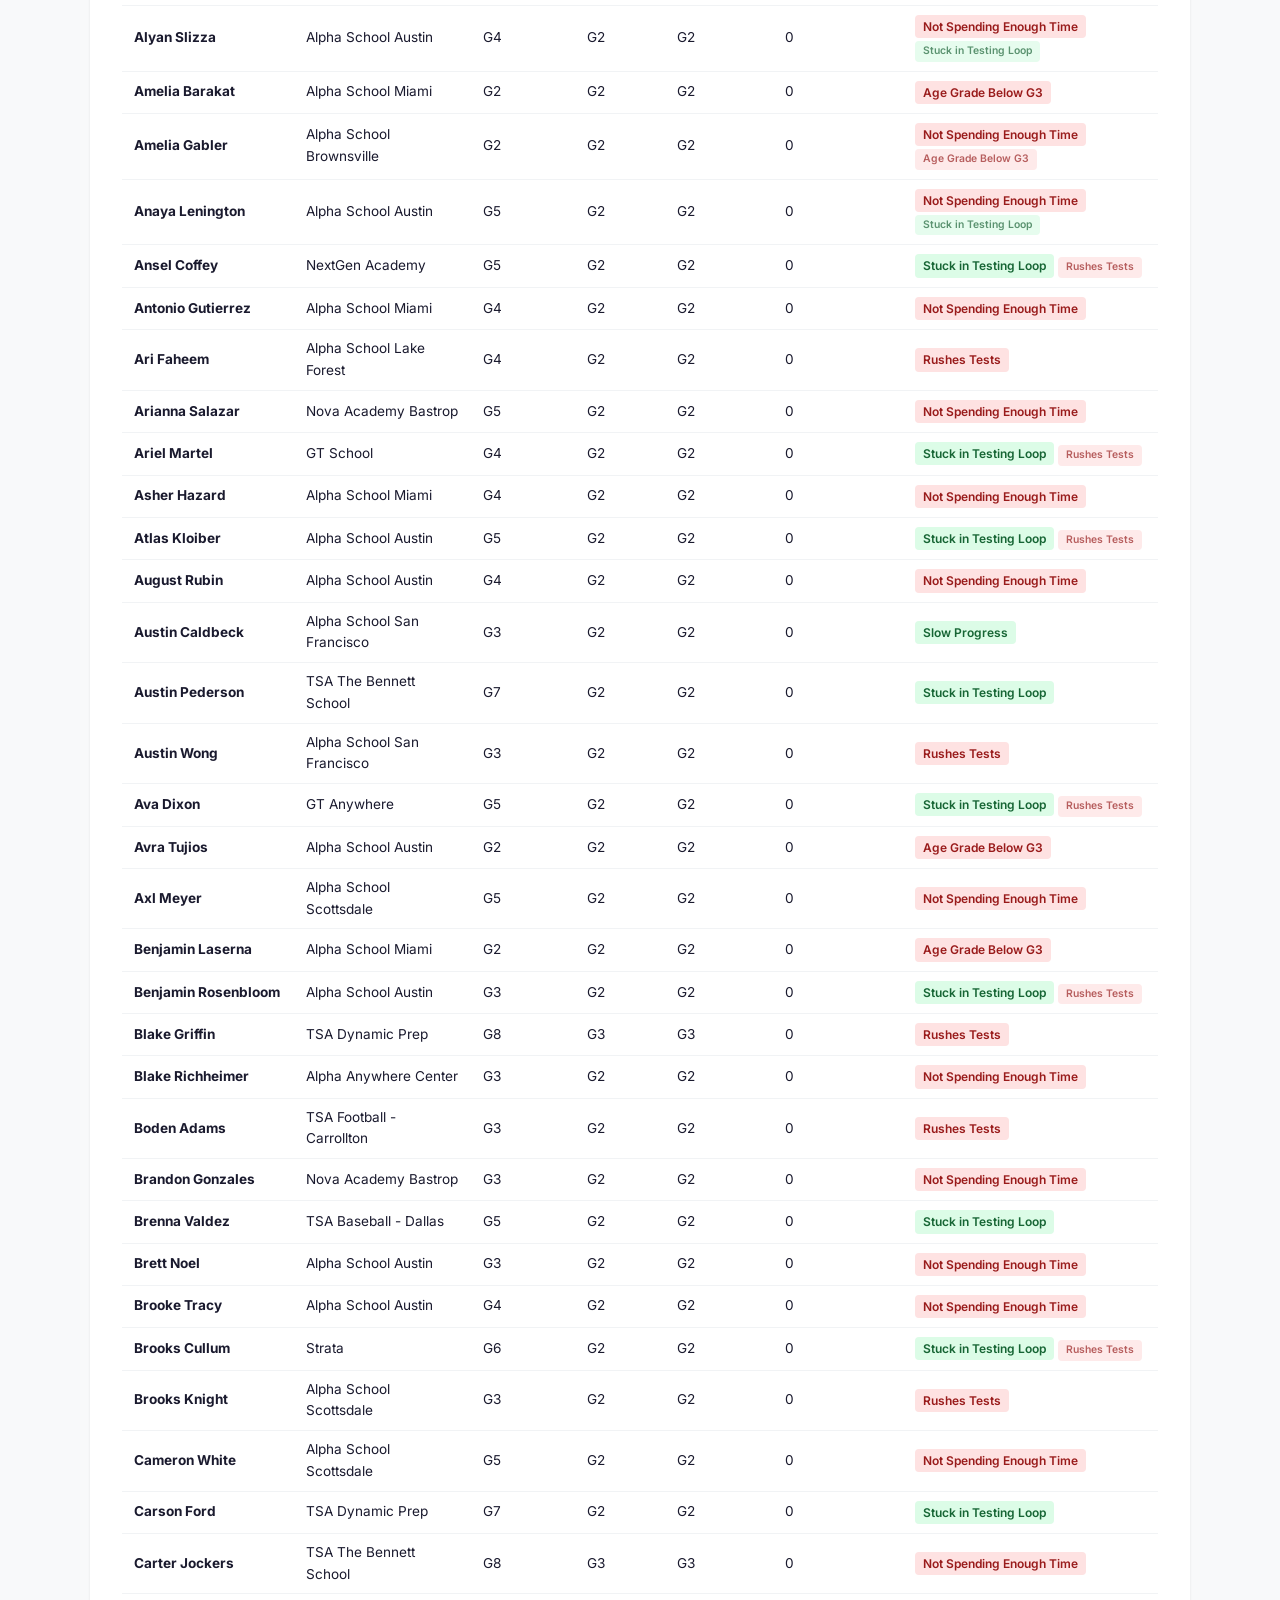
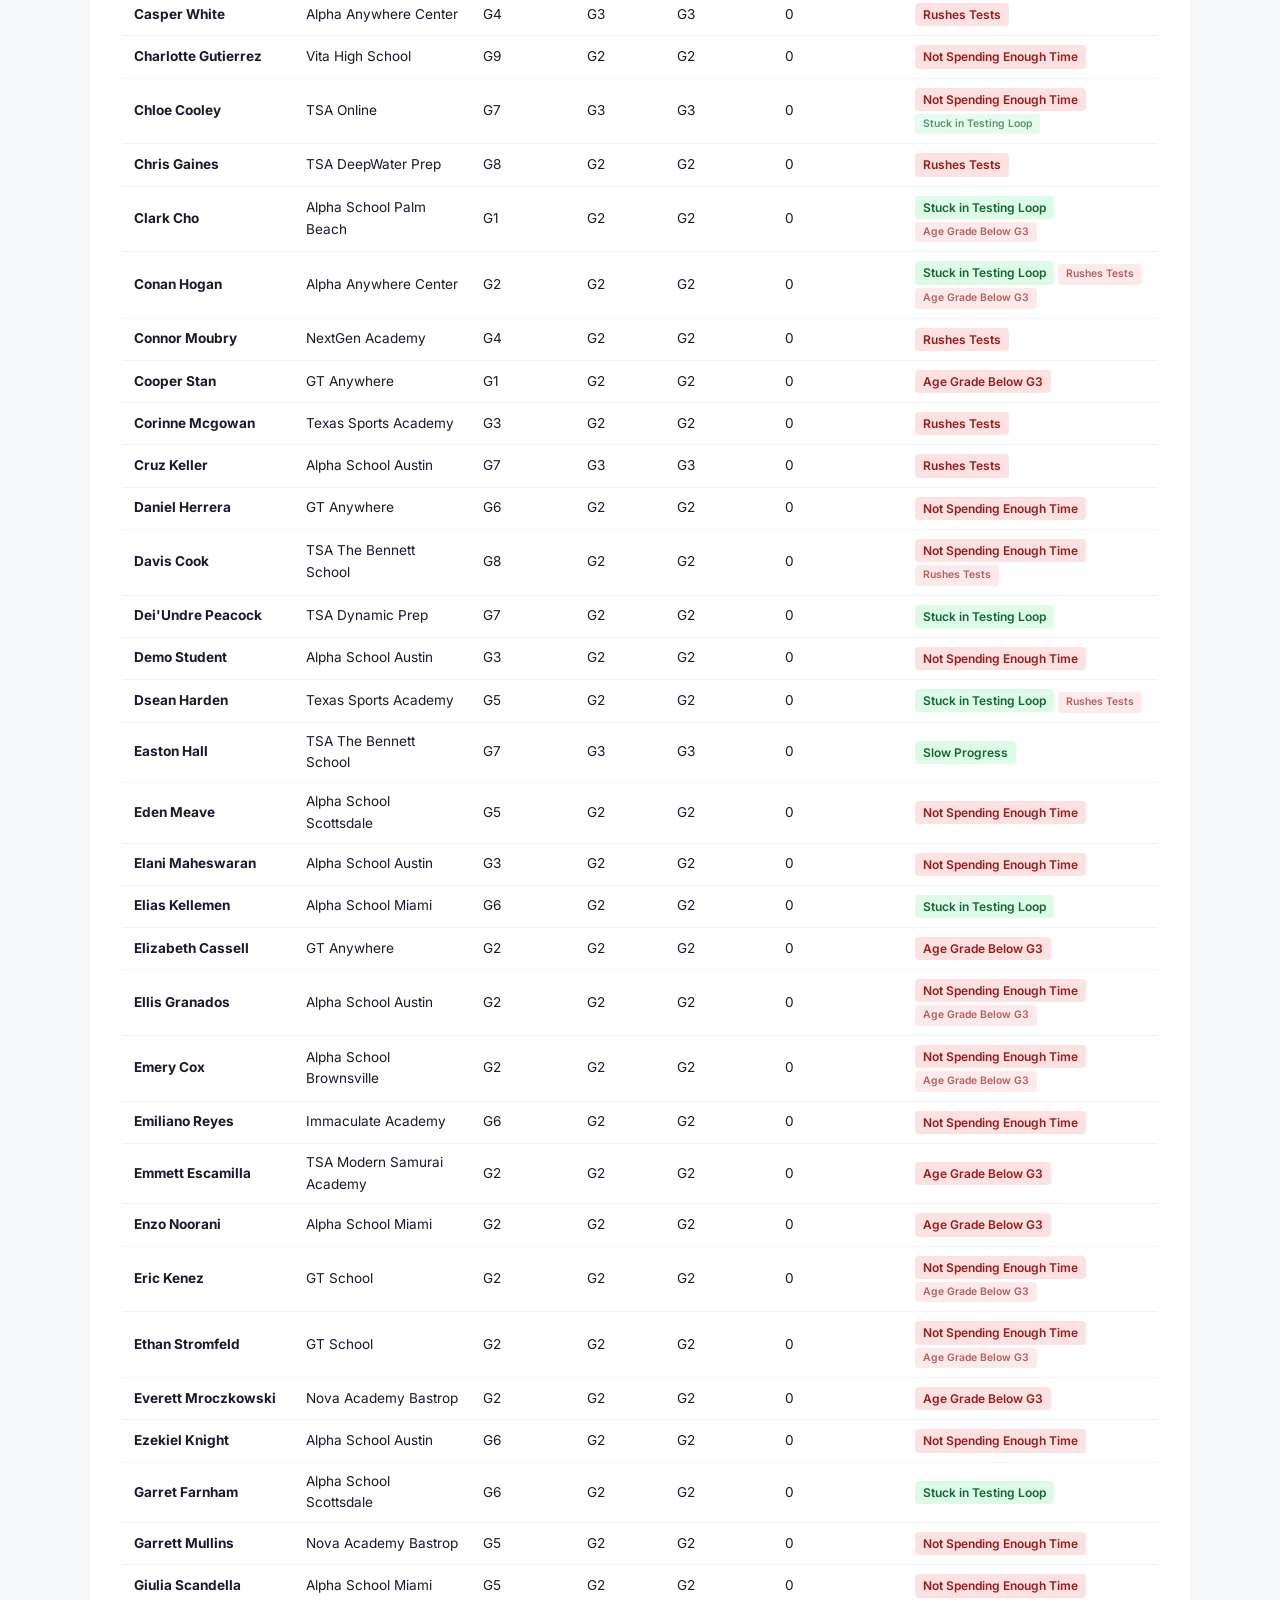
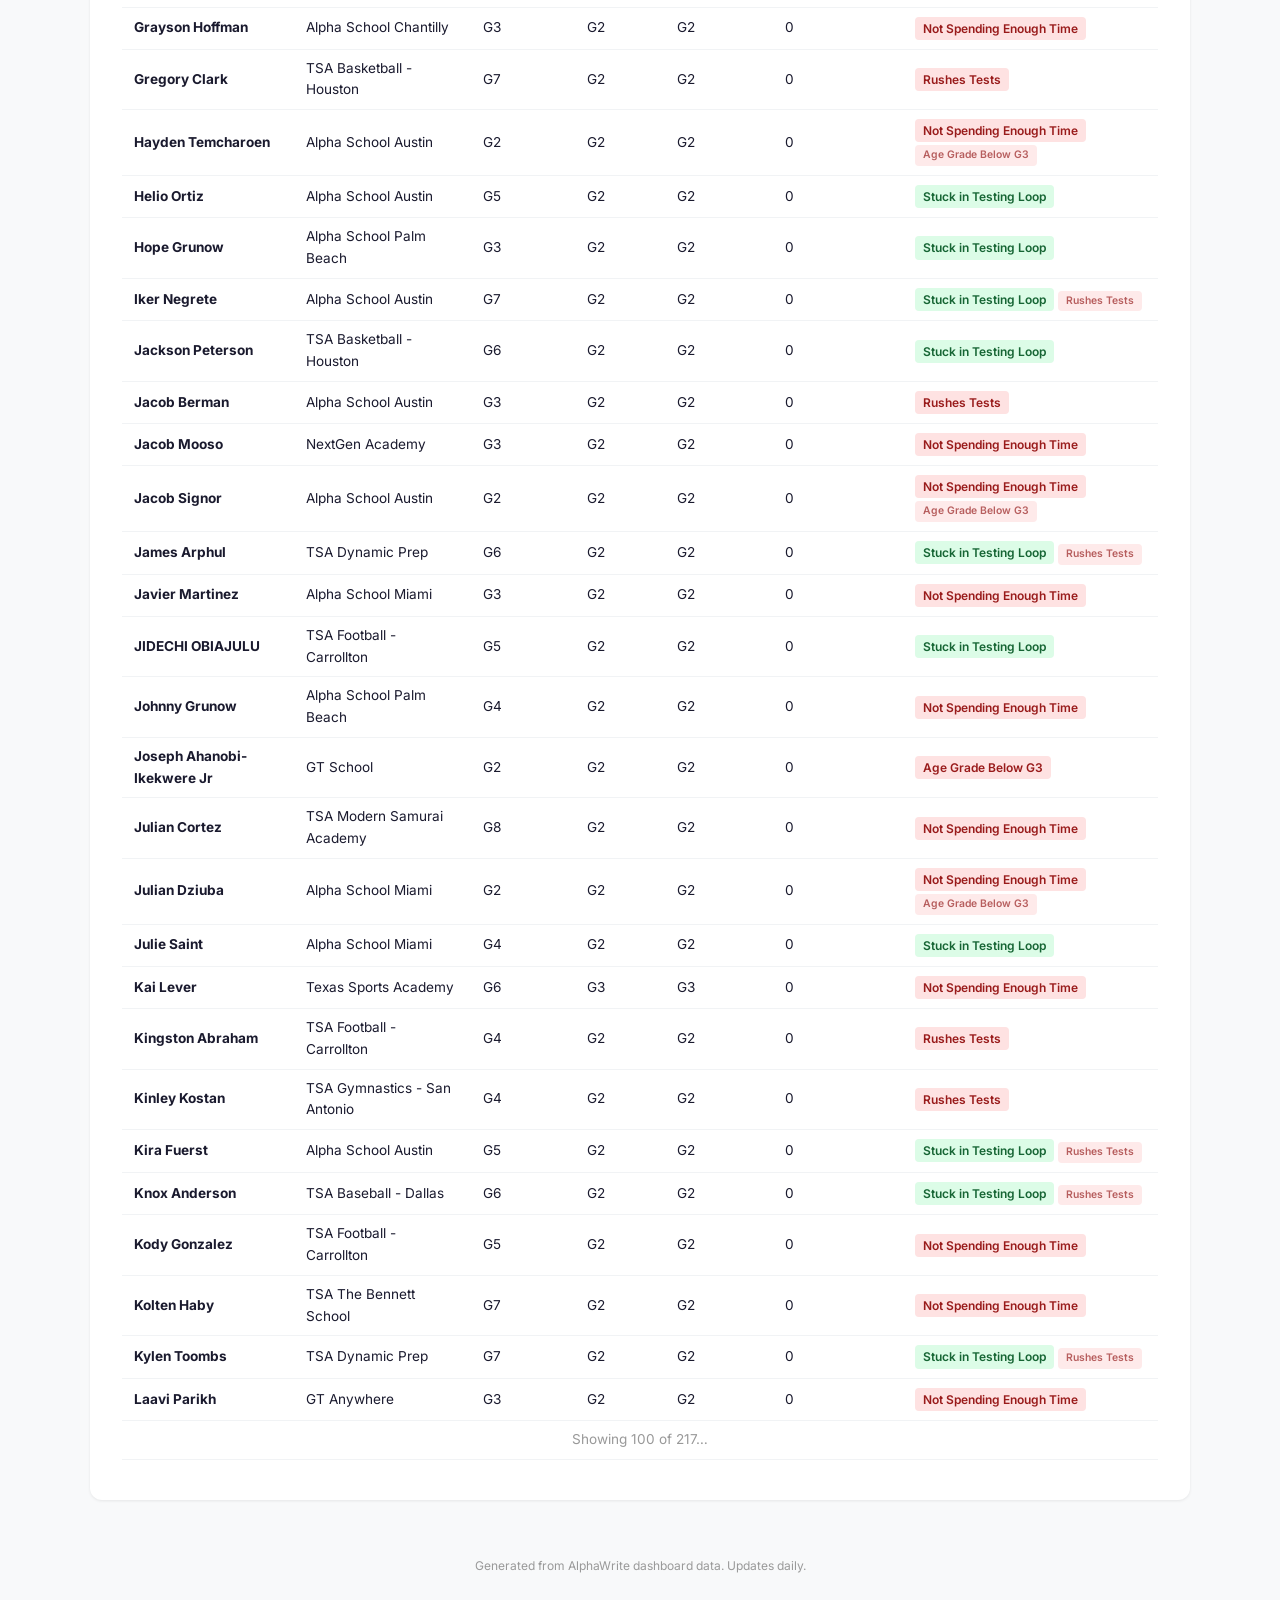
==== commit 5912f18b: "Fix 3 bugs (wrong variable scope) + remove 44% number + fix grammar" ====
--- a/hoa-progress-v2.html
+++ b/hoa-progress-v2.html
@@ -473,7 +473,6 @@
                     <div class="hero-number green">${s1Pct}%</div>
                     <div class="hero-label">of full-year students hit the 2-grade target</div>
                     <div class="hero-pct" style="color:#16a34a">${s1AtTarget.length} of ${s1Total} full-year students</div>
-                    <div style="font-size:0.75rem;color:#666;margin-top:0.5rem;">All cohorts: ${allAtTarget.length} of ${students.length} students (${Math.round(100*allAtTarget.length/students.length)}%) have reached 2+ grades</div>
                 </div>
                 <div class="hero-card">
                     <div class="hero-number" style="color:#1a1a2e;">${s1Median}</div>
@@ -529,7 +528,7 @@
                 const d = cohortNow[sn];
                 if (!d) return;
                 const months = monthsElapsed(sessionStarts[sn]);
-                trajHTML += `<tr><td><strong>${sn}</strong></td><td>${months} months</td><td>${d.total}</td><td><strong>${d.pct}%</strong> (${d.atTarget} of ${d.total})</td></tr>`;
+                trajHTML += `<tr><td><strong>${sn}</strong></td><td>${months} ${months === 1 ? 'month' : 'months'}</td><td>${d.total}</td><td><strong>${d.pct}%</strong> (${d.atTarget} of ${d.total})</td></tr>`;
             });
             trajHTML += '</tbody></table>';
             // Compute partner campus % per cohort
@@ -991,11 +990,11 @@
             renderStudentTable();
 
             // Update headings with counts
-            document.getElementById('student-list-heading').textContent = `Student List: Below Target — ${s12Below.length} students (S1/S2) + ${newerBelow.length} newer cohort students with warning signs`;
+            document.getElementById('student-list-heading').textContent = `Student List: Below Target — ${s12Below.length} students (S1/S2) + ${warningStudents.length} newer cohort students with warning signs`;
 
             // Executive action summary (uses primary reason counts — mutually exclusive, sums to 53)
-            const almostThere = allBelow.filter(s => s.grades_advanced === 1).length;
-            const totalRushing = allBelow.filter(s => (s.rushing||{}).is_rusher).length;
+            const almostThere = s12Below.filter(s => s.grades_advanced === 1).length;
+            const totalRushing = s12Below.filter(s => (s.rushing||{}).is_rusher).length;
             // Count S3-S5 warning signs
             const newerWithBarriers = newerBelow.filter(s => {
                 const tags = s._tags || [];
